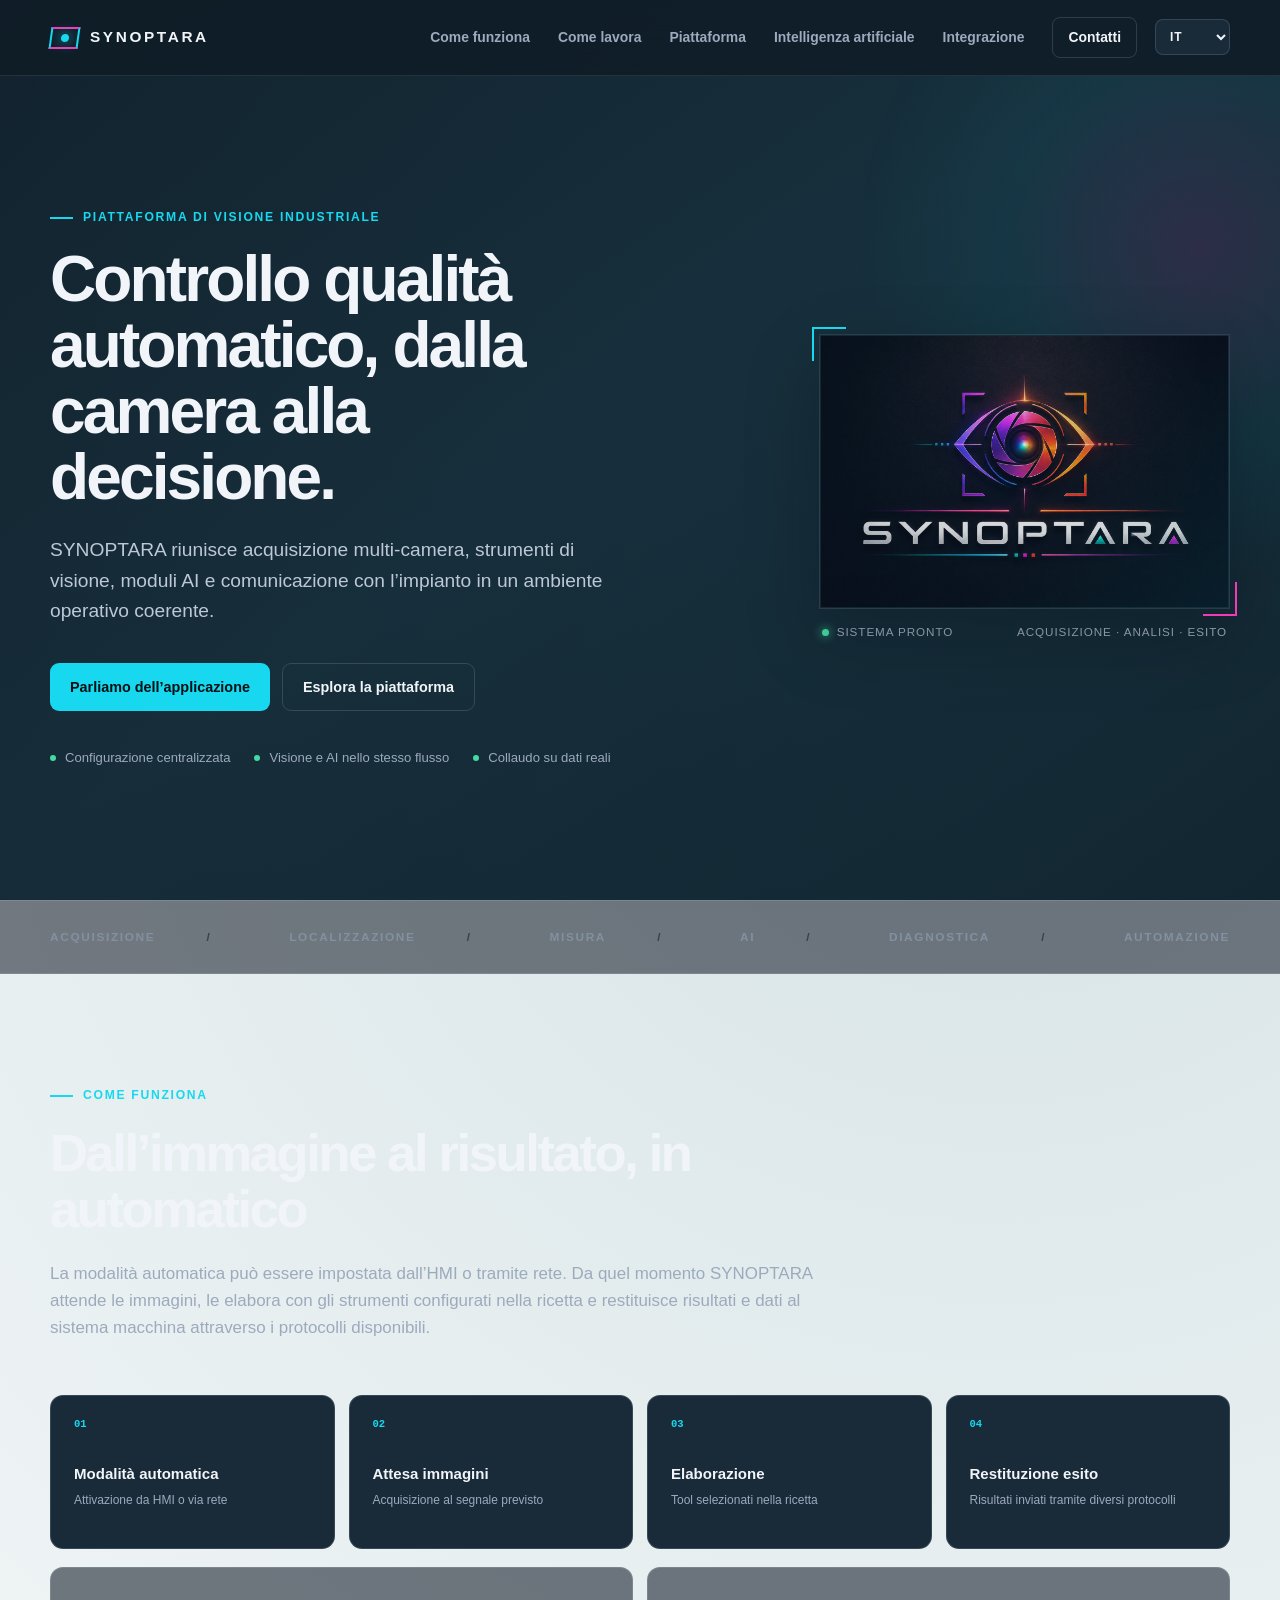
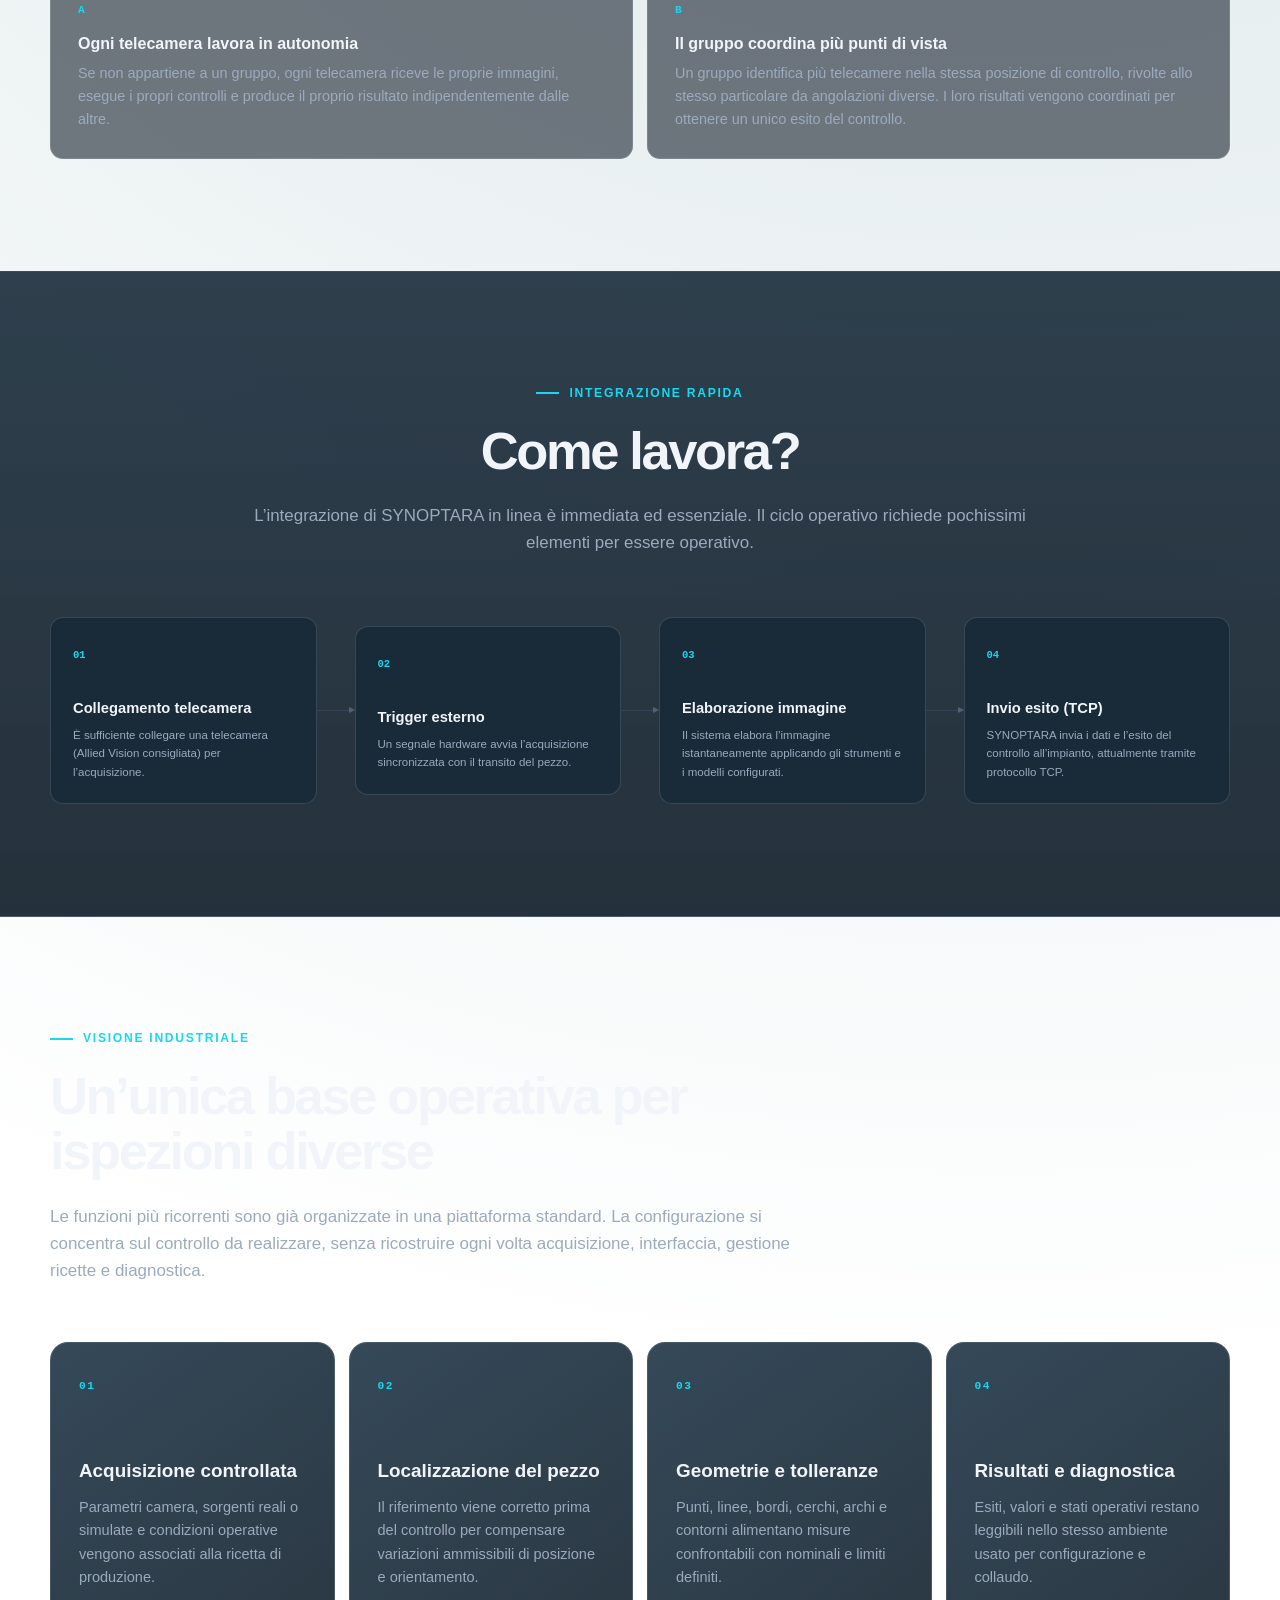
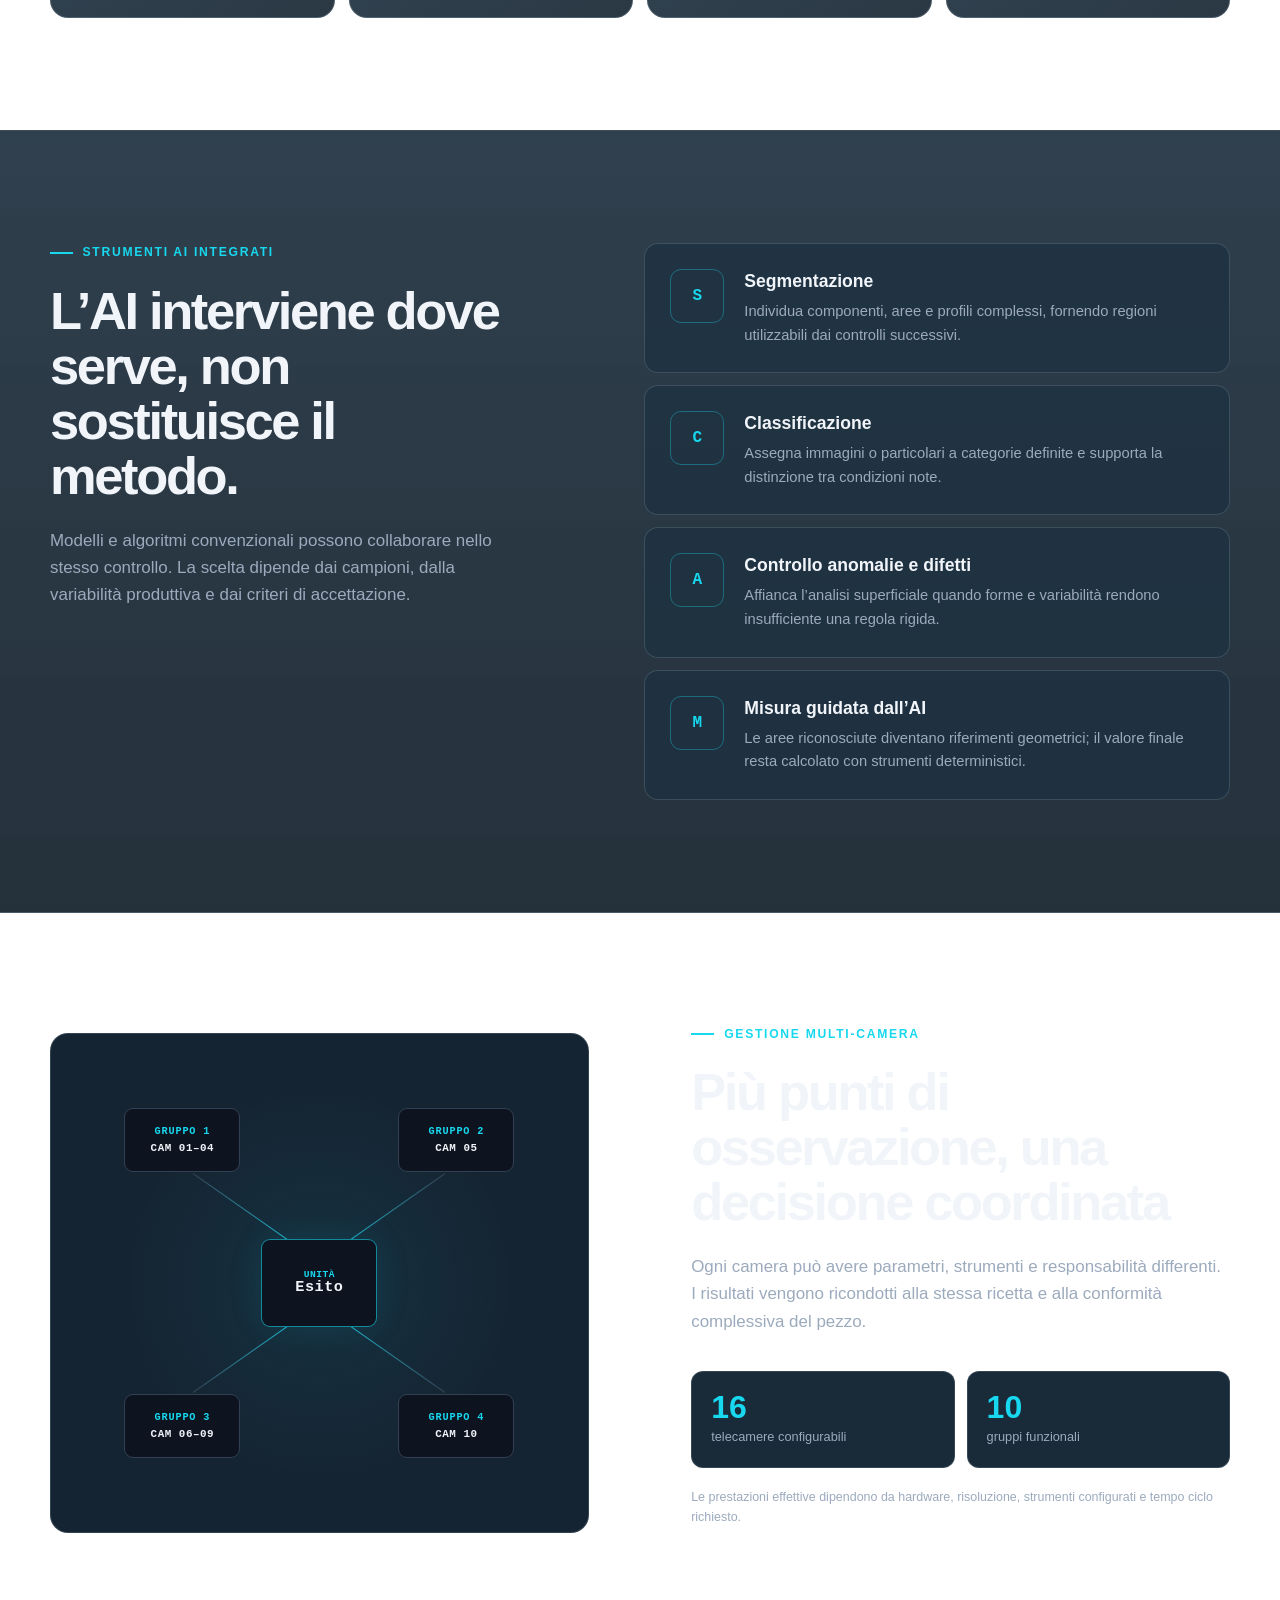
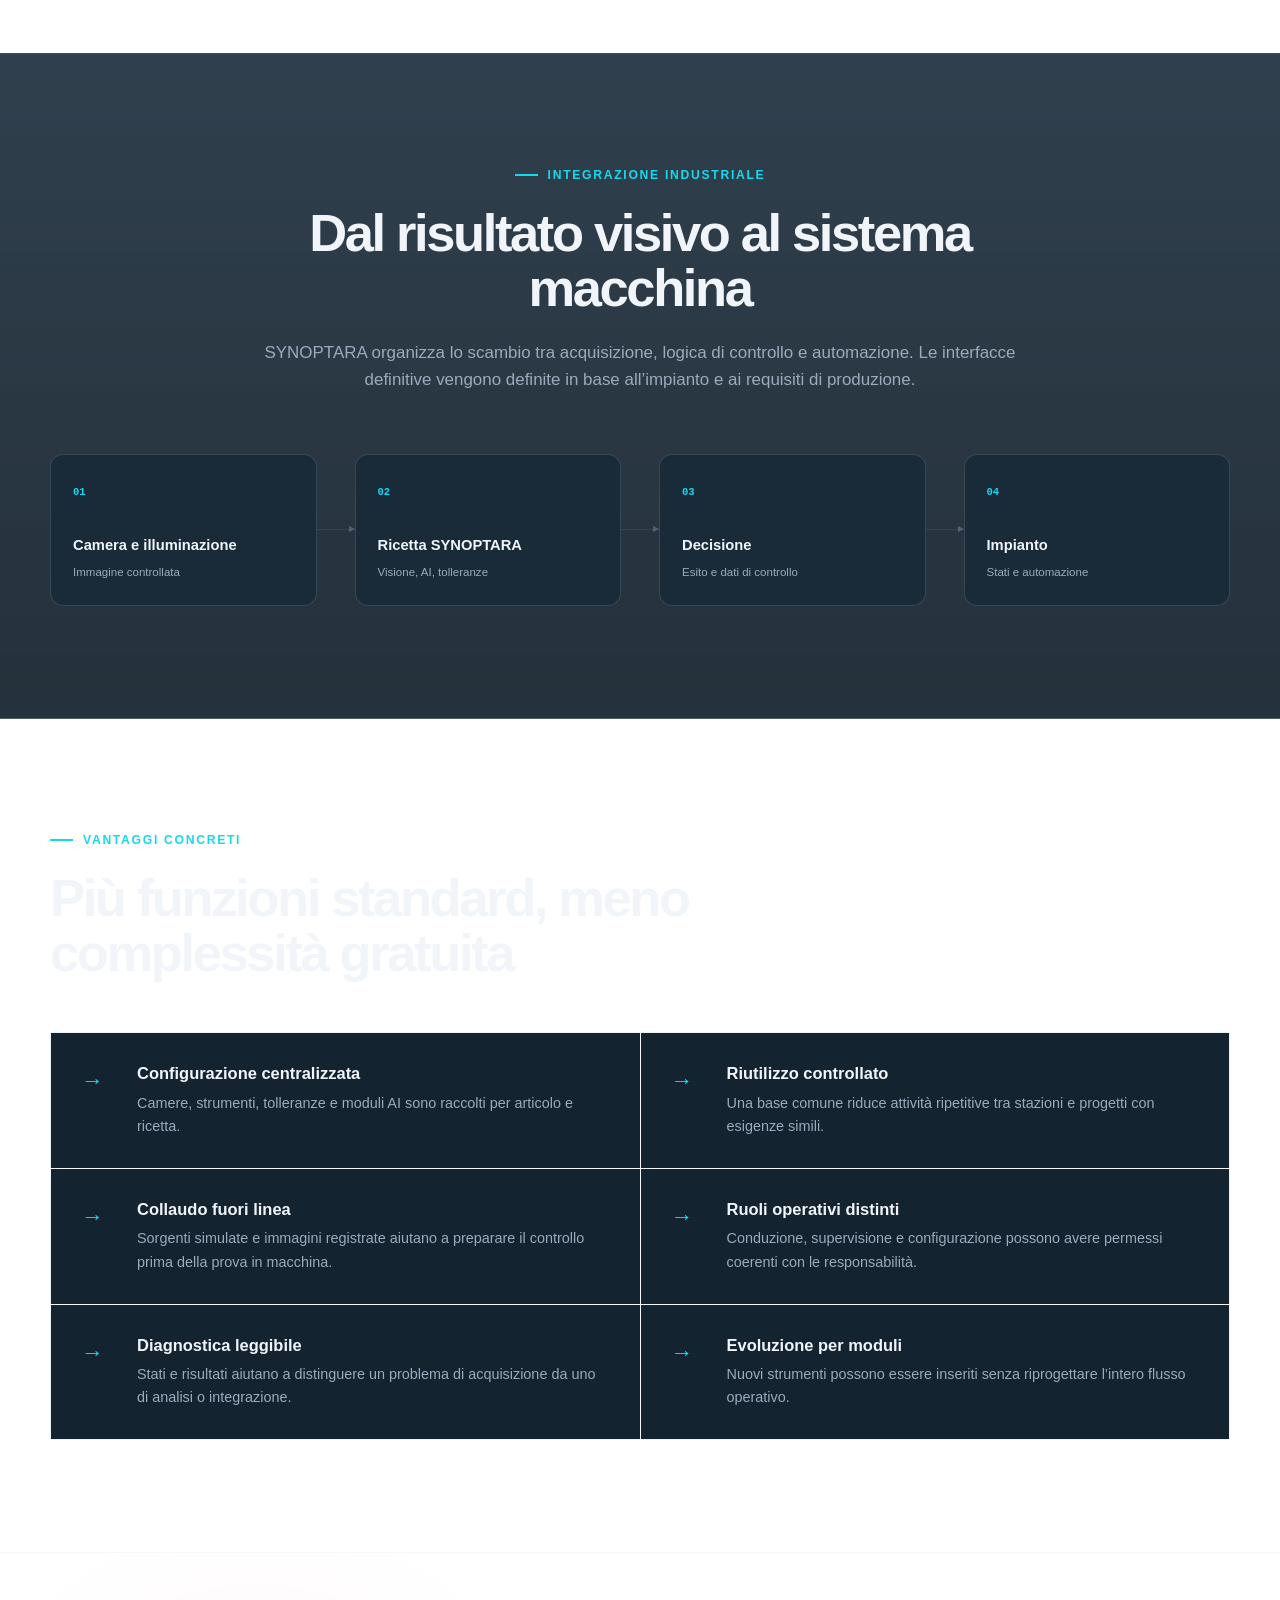
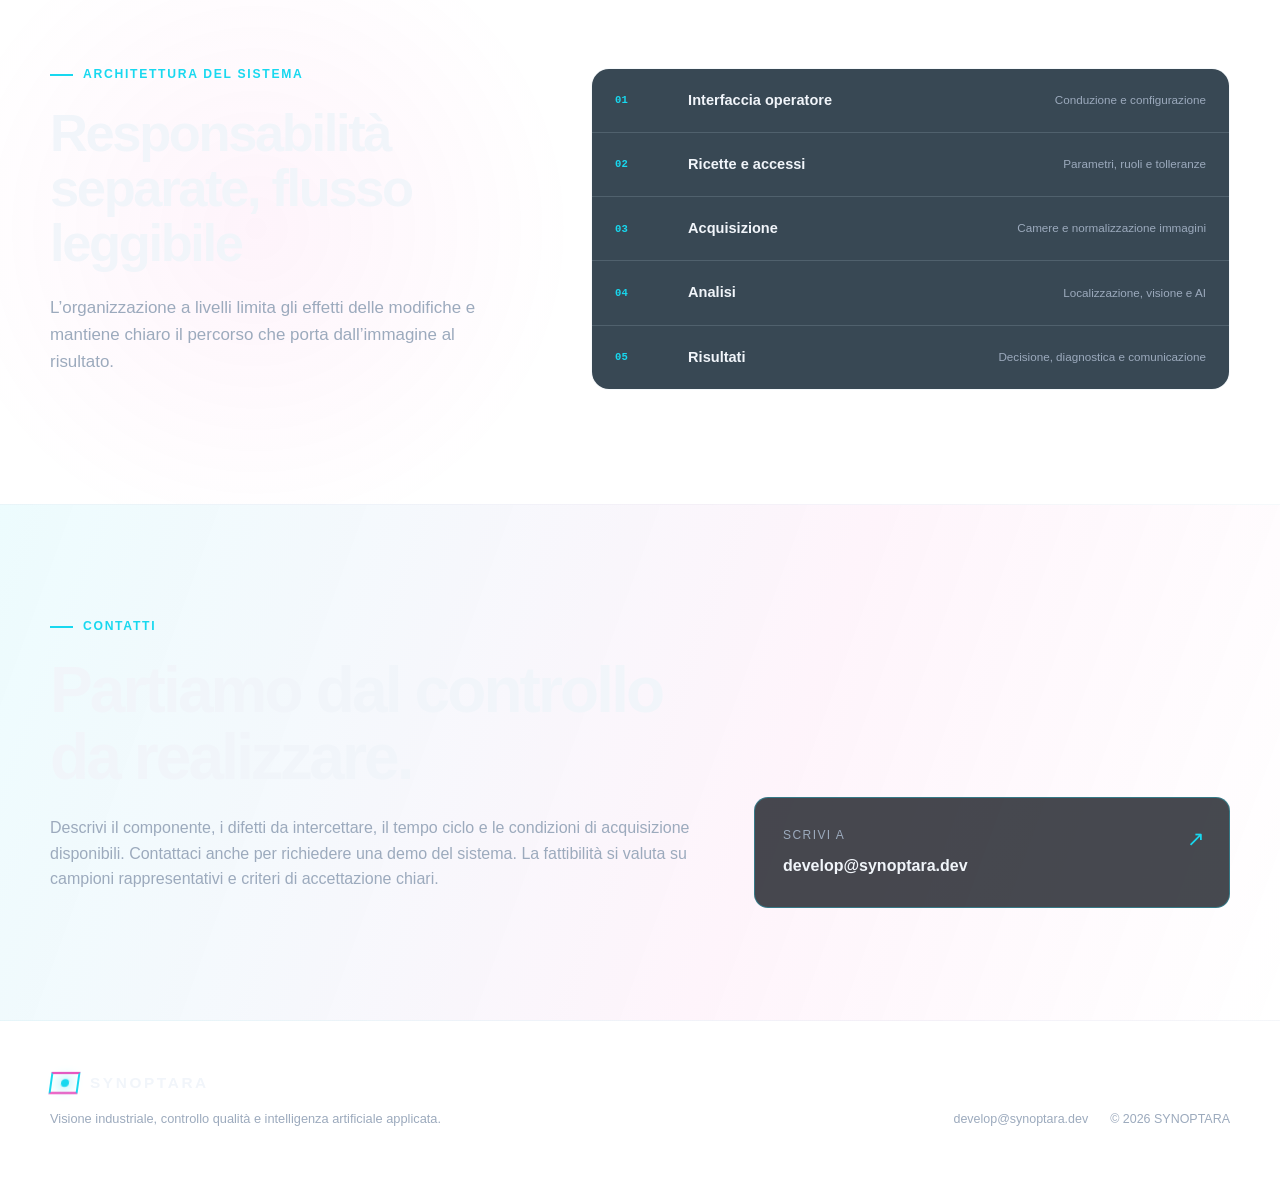
==== index.html @ b63766ad "Aggiunta opzione di richiesta demo del sistema nella sezione contatti" ====
<!doctype html>
<html lang="it">
<head>
  <meta charset="utf-8">
  <meta name="viewport" content="width=device-width, initial-scale=1">
  <title>SYNOPTARA | Visione industriale e controllo qualità</title>
  <meta name="description" content="SYNOPTARA è una piattaforma di visione industriale per controllo qualità automatico, gestione multi-camera, strumenti AI e integrazione con gli impianti.">
  <link rel="canonical" href="https://synoptara.dev/">
  <link rel="alternate" hreflang="it" href="https://synoptara.dev/?lang=it">
  <link rel="alternate" hreflang="en" href="https://synoptara.dev/?lang=en">
  <link rel="alternate" hreflang="fr" href="https://synoptara.dev/?lang=fr">
  <link rel="alternate" hreflang="de" href="https://synoptara.dev/?lang=de">
  <link rel="alternate" hreflang="x-default" href="https://synoptara.dev/">
  <meta name="theme-color" content="#111c27">
  <meta property="og:type" content="website">
  <meta property="og:locale" content="it_IT">
  <meta property="og:site_name" content="SYNOPTARA">
  <meta property="og:title" content="SYNOPTARA | Visione industriale e controllo qualità">
  <meta property="og:description" content="Una piattaforma unificata per acquisizione, ispezione, AI e integrazione industriale.">
  <meta property="og:url" content="https://synoptara.dev/">
  <meta property="og:image" content="https://synoptara.dev/assets/synoptara-cover.png">
  <meta property="og:image:alt" content="Marchio SYNOPTARA, piattaforma di visione industriale">
  <link rel="icon" type="image/png" href="assets/synoptara-cover.png">
  <link rel="stylesheet" href="styles.css">
  <script src="i18n.js" defer></script>
  <script src="script.js" defer></script>
</head>
<body>
  <a class="skip-link" href="#contenuto">Vai al contenuto</a>

  <header class="site-header" id="inizio">
    <div class="container header-inner">
      <a class="brand" href="#inizio" aria-label="SYNOPTARA, torna all'inizio">
        <span class="brand-mark" aria-hidden="true"><span></span></span>
        <span>SYNOPTARA</span>
      </a>
      <div class="header-tools">
        <label class="language-picker">
          <span class="sr-only">Lingua</span>
          <select id="language-select" aria-label="Lingua">
            <option value="it">IT</option>
            <option value="en">EN</option>
            <option value="fr">FR</option>
            <option value="de">DE</option>
          </select>
        </label>
        <button class="nav-toggle" type="button" aria-expanded="false" aria-controls="site-nav">
          <span class="sr-only">Apri il menu</span>
          <span></span><span></span><span></span>
        </button>
        <nav class="site-nav" id="site-nav" aria-label="Navigazione principale">
          <a href="#come-funziona">Come funziona</a>
          <a href="#come-lavora">Come lavora</a>
          <a href="#piattaforma">Piattaforma</a>
          <a href="#ai">Intelligenza artificiale</a>
          <a href="#integrazione">Integrazione</a>
          <a class="nav-contact" href="#contatti">Contatti</a>
        </nav>
      </div>
    </div>
  </header>

  <main id="contenuto">
    <section class="hero section">
      <div class="hero-glow" aria-hidden="true"></div>
      <div class="container hero-grid">
        <div class="hero-copy reveal">
          <p class="eyebrow"><span></span> Piattaforma di visione industriale</p>
          <h1>Controllo qualità automatico, dalla camera alla decisione.</h1>
          <p class="hero-lead">SYNOPTARA riunisce acquisizione multi-camera, strumenti di visione, moduli AI e comunicazione con l’impianto in un ambiente operativo coerente.</p>
          <div class="hero-actions">
            <a class="button button-primary" href="mailto:develop@synoptara.dev?subject=Richiesta%20informazioni%20SYNOPTARA">Parliamo dell’applicazione</a>
            <a class="button button-secondary" href="#piattaforma">Esplora la piattaforma</a>
          </div>
          <ul class="hero-points" aria-label="Caratteristiche principali">
            <li>Configurazione centralizzata</li>
            <li>Visione e AI nello stesso flusso</li>
            <li>Collaudo su dati reali</li>
          </ul>
        </div>
        <div class="hero-visual reveal" aria-label="Identità visiva SYNOPTARA">
          <div class="visual-frame">
            <img src="assets/synoptara-cover.png" alt="Logo SYNOPTARA con simbolo ottico multicolore" width="1536" height="1024">
            <span class="frame-corner frame-corner-a"></span>
            <span class="frame-corner frame-corner-b"></span>
          </div>
          <div class="status-strip">
            <span><i></i>Sistema pronto</span>
            <span>Acquisizione · Analisi · Esito</span>
          </div>
        </div>
      </div>
    </section>

    <section class="trust-strip" aria-label="Ambiti della piattaforma">
      <div class="container trust-items">
        <span>Acquisizione</span><span>Localizzazione</span><span>Misura</span><span>AI</span><span>Diagnostica</span><span>Automazione</span>
      </div>
    </section>

    <section class="section how-it-works" id="come-funziona">
      <div class="container">
        <div class="section-heading reveal">
          <p class="eyebrow"><span></span> Come funziona</p>
          <h2>Dall’immagine al risultato, in automatico</h2>
          <p>La modalità automatica può essere impostata dall’HMI o tramite rete. Da quel momento SYNOPTARA attende le immagini, le elabora con gli strumenti configurati nella ricetta e restituisce risultati e dati al sistema macchina attraverso i protocolli disponibili.</p>
        </div>
        <ol class="operation-flow reveal" aria-label="Ciclo operativo automatico">
          <li><span>01</span><strong>Modalità automatica</strong><small>Attivazione da HMI o via rete</small></li>
          <li><span>02</span><strong>Attesa immagini</strong><small>Acquisizione al segnale previsto</small></li>
          <li><span>03</span><strong>Elaborazione</strong><small>Tool selezionati nella ricetta</small></li>
          <li><span>04</span><strong>Restituzione esito</strong><small>Risultati inviati tramite diversi protocolli</small></li>
        </ol>
        <div class="camera-independence reveal">
          <div><span class="card-index">A</span><h3>Ogni telecamera lavora in autonomia</h3><p>Se non appartiene a un gruppo, ogni telecamera riceve le proprie immagini, esegue i propri controlli e produce il proprio risultato indipendentemente dalle altre.</p></div>
          <div><span class="card-index">B</span><h3>Il gruppo coordina più punti di vista</h3><p>Un gruppo identifica più telecamere nella stessa posizione di controllo, rivolte allo stesso particolare da angolazioni diverse. I loro risultati vengono coordinati per ottenere un unico esito del controllo.</p></div>
        </div>
      </div>
    </section>

    <section class="section section-toned" id="come-lavora">
      <div class="container">
        <div class="section-heading centered reveal">
          <p class="eyebrow"><span></span> Integrazione rapida</p>
          <h2>Come lavora?</h2>
          <p>L’integrazione di SYNOPTARA in linea è immediata ed essenziale. Il ciclo operativo richiede pochissimi elementi per essere operativo.</p>
        </div>
        <div class="process-flow reveal" aria-label="Flusso di lavoro">
          <div>
            <span>01</span>
            <strong>Collegamento telecamera</strong>
            <small>È sufficiente collegare una telecamera (Allied Vision consigliata) per l’acquisizione.</small>
          </div>
          <i aria-hidden="true"></i>
          <div>
            <span>02</span>
            <strong>Trigger esterno</strong>
            <small>Un segnale hardware avvia l’acquisizione sincronizzata con il transito del pezzo.</small>
          </div>
          <i aria-hidden="true"></i>
          <div>
            <span>03</span>
            <strong>Elaborazione immagine</strong>
            <small>Il sistema elabora l’immagine istantaneamente applicando gli strumenti e i modelli configurati.</small>
          </div>
          <i aria-hidden="true"></i>
          <div>
            <span>04</span>
            <strong>Invio esito (TCP)</strong>
            <small>SYNOPTARA invia i dati e l’esito del controllo all’impianto, attualmente tramite protocollo TCP.</small>
          </div>
        </div>
      </div>
    </section>

    <section class="section" id="piattaforma">
      <div class="container">
        <div class="section-heading reveal">
          <p class="eyebrow"><span></span> Visione industriale</p>
          <h2>Un’unica base operativa per ispezioni diverse</h2>
          <p>Le funzioni più ricorrenti sono già organizzate in una piattaforma standard. La configurazione si concentra sul controllo da realizzare, senza ricostruire ogni volta acquisizione, interfaccia, gestione ricette e diagnostica.</p>
        </div>
        <div class="feature-grid">
          <article class="feature-card reveal">
            <span class="card-index">01</span>
            <h3>Acquisizione controllata</h3>
            <p>Parametri camera, sorgenti reali o simulate e condizioni operative vengono associati alla ricetta di produzione.</p>
          </article>
          <article class="feature-card reveal">
            <span class="card-index">02</span>
            <h3>Localizzazione del pezzo</h3>
            <p>Il riferimento viene corretto prima del controllo per compensare variazioni ammissibili di posizione e orientamento.</p>
          </article>
          <article class="feature-card reveal">
            <span class="card-index">03</span>
            <h3>Geometrie e tolleranze</h3>
            <p>Punti, linee, bordi, cerchi, archi e contorni alimentano misure confrontabili con nominali e limiti definiti.</p>
          </article>
          <article class="feature-card reveal">
            <span class="card-index">04</span>
            <h3>Risultati e diagnostica</h3>
            <p>Esiti, valori e stati operativi restano leggibili nello stesso ambiente usato per configurazione e collaudo.</p>
          </article>
        </div>
      </div>
    </section>

    <section class="section section-toned" id="ai">
      <div class="container split-layout">
        <div class="section-heading sticky-heading reveal">
          <p class="eyebrow"><span></span> Strumenti AI integrati</p>
          <h2>L’AI interviene dove serve, non sostituisce il metodo.</h2>
          <p>Modelli e algoritmi convenzionali possono collaborare nello stesso controllo. La scelta dipende dai campioni, dalla variabilità produttiva e dai criteri di accettazione.</p>
        </div>
        <div class="stack-list">
          <article class="stack-item reveal">
            <div class="stack-icon" aria-hidden="true">S</div>
            <div><h3>Segmentazione</h3><p>Individua componenti, aree e profili complessi, fornendo regioni utilizzabili dai controlli successivi.</p></div>
          </article>
          <article class="stack-item reveal">
            <div class="stack-icon" aria-hidden="true">C</div>
            <div><h3>Classificazione</h3><p>Assegna immagini o particolari a categorie definite e supporta la distinzione tra condizioni note.</p></div>
          </article>
          <article class="stack-item reveal">
            <div class="stack-icon" aria-hidden="true">A</div>
            <div><h3>Controllo anomalie e difetti</h3><p>Affianca l’analisi superficiale quando forme e variabilità rendono insufficiente una regola rigida.</p></div>
          </article>
          <article class="stack-item reveal">
            <div class="stack-icon" aria-hidden="true">M</div>
            <div><h3>Misura guidata dall’AI</h3><p>Le aree riconosciute diventano riferimenti geometrici; il valore finale resta calcolato con strumenti deterministici.</p></div>
          </article>
        </div>
      </div>
    </section>

    <section class="section" id="multicamera">
      <div class="container multi-grid">
        <div class="multi-panel reveal" aria-hidden="true">
          <div class="camera-map">
            <div class="camera-node node-main"><span>UNITÀ</span><strong>Esito</strong></div>
            <div class="camera-node node-1"><strong>GRUPPO 1</strong><span>CAM 01–04</span></div>
            <div class="camera-node node-2"><strong>GRUPPO 2</strong><span>CAM 05</span></div>
            <div class="camera-node node-3"><strong>GRUPPO 3</strong><span>CAM 06–09</span></div>
            <div class="camera-node node-4"><strong>GRUPPO 4</strong><span>CAM 10</span></div>
            <i class="line line-1"></i><i class="line line-2"></i><i class="line line-3"></i><i class="line line-4"></i>
          </div>
        </div>
        <div class="section-heading reveal">
          <p class="eyebrow"><span></span> Gestione multi-camera</p>
          <h2>Più punti di osservazione, una decisione coordinata</h2>
          <p>Ogni camera può avere parametri, strumenti e responsabilità differenti. I risultati vengono ricondotti alla stessa ricetta e alla conformità complessiva del pezzo.</p>
          <div class="number-grid">
            <div><strong>16</strong><span>telecamere configurabili</span></div>
            <div><strong>10</strong><span>gruppi funzionali</span></div>
          </div>
          <p class="fine-print">Le prestazioni effettive dipendono da hardware, risoluzione, strumenti configurati e tempo ciclo richiesto.</p>
        </div>
      </div>
    </section>

    <section class="section section-toned" id="integrazione">
      <div class="container">
        <div class="section-heading centered reveal">
          <p class="eyebrow"><span></span> Integrazione industriale</p>
          <h2>Dal risultato visivo al sistema macchina</h2>
          <p>SYNOPTARA organizza lo scambio tra acquisizione, logica di controllo e automazione. Le interfacce definitive vengono definite in base all’impianto e ai requisiti di produzione.</p>
        </div>
        <div class="process-flow reveal" aria-label="Flusso di integrazione">
          <div><span>01</span><strong>Camera e illuminazione</strong><small>Immagine controllata</small></div>
          <i aria-hidden="true"></i>
          <div><span>02</span><strong>Ricetta SYNOPTARA</strong><small>Visione, AI, tolleranze</small></div>
          <i aria-hidden="true"></i>
          <div><span>03</span><strong>Decisione</strong><small>Esito e dati di controllo</small></div>
          <i aria-hidden="true"></i>
          <div><span>04</span><strong>Impianto</strong><small>Stati e automazione</small></div>
        </div>
      </div>
    </section>

    <section class="section" id="vantaggi">
      <div class="container">
        <div class="section-heading reveal">
          <p class="eyebrow"><span></span> Vantaggi concreti</p>
          <h2>Più funzioni standard, meno complessità gratuita</h2>
        </div>
        <div class="benefit-grid">
          <article class="benefit reveal"><span>→</span><div><h3>Configurazione centralizzata</h3><p>Camere, strumenti, tolleranze e moduli AI sono raccolti per articolo e ricetta.</p></div></article>
          <article class="benefit reveal"><span>→</span><div><h3>Riutilizzo controllato</h3><p>Una base comune riduce attività ripetitive tra stazioni e progetti con esigenze simili.</p></div></article>
          <article class="benefit reveal"><span>→</span><div><h3>Collaudo fuori linea</h3><p>Sorgenti simulate e immagini registrate aiutano a preparare il controllo prima della prova in macchina.</p></div></article>
          <article class="benefit reveal"><span>→</span><div><h3>Ruoli operativi distinti</h3><p>Conduzione, supervisione e configurazione possono avere permessi coerenti con le responsabilità.</p></div></article>
          <article class="benefit reveal"><span>→</span><div><h3>Diagnostica leggibile</h3><p>Stati e risultati aiutano a distinguere un problema di acquisizione da uno di analisi o integrazione.</p></div></article>
          <article class="benefit reveal"><span>→</span><div><h3>Evoluzione per moduli</h3><p>Nuovi strumenti possono essere inseriti senza riprogettare l’intero flusso operativo.</p></div></article>
        </div>
      </div>
    </section>

    <section class="section architecture" id="architettura">
      <div class="container architecture-grid">
        <div class="section-heading reveal">
          <p class="eyebrow"><span></span> Architettura del sistema</p>
          <h2>Responsabilità separate, flusso leggibile</h2>
          <p>L’organizzazione a livelli limita gli effetti delle modifiche e mantiene chiaro il percorso che porta dall’immagine al risultato.</p>
        </div>
        <ol class="layers reveal">
          <li><span>01</span><strong>Interfaccia operatore</strong><small>Conduzione e configurazione</small></li>
          <li><span>02</span><strong>Ricette e accessi</strong><small>Parametri, ruoli e tolleranze</small></li>
          <li><span>03</span><strong>Acquisizione</strong><small>Camere e normalizzazione immagini</small></li>
          <li><span>04</span><strong>Analisi</strong><small>Localizzazione, visione e AI</small></li>
          <li><span>05</span><strong>Risultati</strong><small>Decisione, diagnostica e comunicazione</small></li>
        </ol>
      </div>
    </section>

    <section class="section contact" id="contatti">
      <div class="container contact-inner reveal">
        <div>
          <p class="eyebrow"><span></span> Contatti</p>
          <h2>Partiamo dal controllo da realizzare.</h2>
          <p>Descrivi il componente, i difetti da intercettare, il tempo ciclo e le condizioni di acquisizione disponibili. Contattaci anche per richiedere una demo del sistema. La fattibilità si valuta su campioni rappresentativi e criteri di accettazione chiari.</p>
        </div>
        <a class="contact-link" href="mailto:develop@synoptara.dev">
          <span>Scrivi a</span>
          <strong>develop@synoptara.dev</strong>
          <i aria-hidden="true">↗</i>
        </a>
      </div>
    </section>
  </main>

  <footer class="site-footer">
    <div class="container footer-inner">
      <div><a class="brand" href="#inizio"><span class="brand-mark" aria-hidden="true"><span></span></span><span>SYNOPTARA</span></a><p>Visione industriale, controllo qualità e intelligenza artificiale applicata.</p></div>
      <div class="footer-meta"><a href="mailto:develop@synoptara.dev">develop@synoptara.dev</a><span>© <span id="year">2026</span> SYNOPTARA</span></div>
    </div>
  </footer>
</body>
</html>
---- styles.css ----
:root {
  --bg: #111c27;
  --bg-soft: #152432;
  --panel: #192a39;
  --panel-light: #203547;
  --text: #f1f5fa;
  --muted: #9caabd;
  --line: rgba(197, 220, 232, .17);
  --cyan: #18d8ef;
  --magenta: #ee3cb6;
  --orange: #ff8a24;
  --green: #42dca3;
  --max: 1180px;
  --radius: 18px;
}

* { box-sizing: border-box; }
html { scroll-behavior: smooth; }
body { margin: 0; color: var(--text); background: radial-gradient(circle at 78% 8%, rgba(27, 98, 112, .18), transparent 34%), linear-gradient(145deg, #111c27, #162633 48%, #101b25) fixed; font-family: Inter, "Segoe UI", Arial, sans-serif; line-height: 1.6; -webkit-font-smoothing: antialiased; }
body::before { content: ""; position: fixed; inset: 0; z-index: -2; opacity: .16; background-image: linear-gradient(rgba(255,255,255,.025) 1px, transparent 1px), linear-gradient(90deg, rgba(255,255,255,.025) 1px, transparent 1px); background-size: 48px 48px; mask-image: linear-gradient(to bottom, #000, transparent 75%); }
a { color: inherit; }
img { display: block; max-width: 100%; }
button { font: inherit; }
.container { width: min(calc(100% - 40px), var(--max)); margin-inline: auto; }
.section { padding: 112px 0; scroll-margin-top: 76px; }
.section-toned { background: linear-gradient(180deg, rgba(25,43,58,.9), rgba(18,31,42,.92)); border-block: 1px solid var(--line); }
.skip-link { position: fixed; left: 16px; top: -80px; z-index: 100; padding: 10px 16px; background: var(--cyan); color: #041015; font-weight: 800; border-radius: 8px; }
.skip-link:focus { top: 16px; }
.sr-only { position: absolute; width: 1px; height: 1px; padding: 0; margin: -1px; overflow: hidden; clip: rect(0,0,0,0); white-space: nowrap; border: 0; }

.site-header { position: sticky; top: 0; z-index: 50; height: 76px; border-bottom: 1px solid rgba(255,255,255,.09); background: rgba(16,28,39,.86); backdrop-filter: blur(18px); }
.header-inner { height: 100%; display: flex; align-items: center; justify-content: space-between; }
.header-tools { display: flex; align-items: center; gap: 18px; }
.brand { display: inline-flex; align-items: center; gap: 11px; text-decoration: none; font-size: .96rem; font-weight: 800; letter-spacing: .17em; }
.brand-mark { width: 29px; height: 22px; display: grid; place-items: center; border: 2px solid var(--cyan); border-block-color: var(--magenta); transform: skew(-8deg); }
.brand-mark span { width: 8px; height: 8px; border-radius: 50%; background: var(--cyan); box-shadow: 0 0 13px var(--cyan); }
.site-nav { display: flex; align-items: center; gap: 28px; }
.site-nav a { color: var(--muted); text-decoration: none; font-size: .87rem; font-weight: 650; transition: color .2s ease; }
.site-nav a:hover, .site-nav a:focus-visible { color: var(--text); }
.site-nav .nav-contact { padding: 8px 15px; color: var(--text); border: 1px solid var(--line); border-radius: 8px; }
.language-picker { order: 2; position: relative; }
.language-picker select { min-width: 58px; height: 36px; padding: 0 24px 0 10px; color: var(--text); border: 1px solid var(--line); border-radius: 8px; background: var(--panel); font: 750 .75rem/1 Inter, "Segoe UI", Arial, sans-serif; letter-spacing: .08em; cursor: pointer; }
.language-picker select:focus-visible { outline: 2px solid var(--cyan); outline-offset: 2px; }
.nav-toggle { display: none; width: 44px; height: 44px; border: 1px solid var(--line); border-radius: 8px; background: transparent; }
.nav-toggle > span:not(.sr-only) { display: block; width: 19px; height: 1px; margin: 5px auto; background: var(--text); transition: .2s ease; }

.hero { position: relative; min-height: calc(100vh - 76px); display: grid; align-items: center; overflow: hidden; padding-block: 76px; }
.hero-glow { position: absolute; width: 720px; height: 720px; right: -280px; top: -190px; z-index: -1; background: radial-gradient(circle, rgba(238,60,182,.11), rgba(24,216,239,.05) 38%, transparent 68%); }
.hero-grid { display: grid; grid-template-columns: 1.08fr .92fr; gap: clamp(50px, 7vw, 100px); align-items: center; }
.eyebrow { display: flex; align-items: center; gap: 10px; margin: 0 0 20px; color: var(--cyan); font-size: .76rem; font-weight: 800; letter-spacing: .14em; text-transform: uppercase; }
.eyebrow span { display: inline-block; width: 23px; height: 2px; background: currentColor; }
h1, h2, h3, p { margin-top: 0; }
h1 { max-width: 760px; margin-bottom: 24px; font-size: clamp(2.6rem, 5vw, 4.65rem); line-height: 1.03; letter-spacing: -.045em; }
html[lang="de"] h1 { max-width: 720px; font-size: clamp(2.3rem, 4.15vw, 3.75rem); line-height: 1.08; letter-spacing: -.035em; }
h2 { margin-bottom: 24px; font-size: clamp(2.2rem, 4.1vw, 4rem); line-height: 1.05; letter-spacing: -.045em; }
h3 { line-height: 1.25; }
.hero-lead { max-width: 670px; color: #bdc8d6; font-size: clamp(1.05rem, 1.5vw, 1.23rem); }
.hero-actions { display: flex; gap: 12px; margin: 36px 0; flex-wrap: wrap; }
.button { display: inline-flex; min-height: 48px; padding: 0 20px; align-items: center; justify-content: center; border-radius: 9px; text-decoration: none; font-size: .9rem; font-weight: 750; transition: transform .2s ease, border-color .2s ease, background .2s ease; }
.button:hover { transform: translateY(-2px); }
.button-primary { background: var(--cyan); color: #031014; }
.button-primary:hover { background: #55e5f5; }
.button-secondary { border: 1px solid var(--line); color: var(--text); }
.button-secondary:hover { border-color: rgba(255,255,255,.35); }
.hero-points { display: flex; flex-wrap: wrap; gap: 10px 24px; padding: 0; margin: 0; list-style: none; color: var(--muted); font-size: .82rem; }
.hero-points li::before { content: ""; display: inline-block; width: 6px; height: 6px; margin: 0 9px 1px 0; border-radius: 50%; background: var(--green); }
.hero-visual { width: min(82%, 455px); justify-self: end; }
.visual-frame { position: relative; padding: 1px; border: 1px solid rgba(196,221,232,.12); background: rgba(18,31,42,.34); box-shadow: 0 28px 70px rgba(3,10,15,.24); }
.visual-frame::after { content: ""; position: absolute; inset: 0; background: linear-gradient(135deg, transparent 60%, rgba(24,216,239,.07)); pointer-events: none; }
.visual-frame img { width: 100%; height: auto; object-fit: contain; opacity: .84; mix-blend-mode: screen; }
.frame-corner { position: absolute; z-index: 2; width: 34px; height: 34px; border-color: var(--cyan); }
.frame-corner-a { left: -8px; top: -8px; border-left: 2px solid var(--cyan); border-top: 2px solid var(--cyan); }
.frame-corner-b { right: -8px; bottom: -8px; border-right: 2px solid var(--magenta); border-bottom: 2px solid var(--magenta); }
.status-strip { display: flex; justify-content: space-between; gap: 20px; padding: 14px 3px 0; color: var(--muted); font-size: .73rem; text-transform: uppercase; letter-spacing: .08em; }
.status-strip i { display: inline-block; width: 7px; height: 7px; margin-right: 8px; border-radius: 50%; background: var(--green); box-shadow: 0 0 10px var(--green); }
.trust-strip { border-block: 1px solid var(--line); background: rgba(16,23,35,.55); }
.trust-items { min-height: 72px; display: flex; align-items: center; justify-content: space-between; gap: 24px; overflow-x: auto; color: #8390a1; font-size: .74rem; font-weight: 700; letter-spacing: .14em; text-transform: uppercase; }
.trust-items span { white-space: nowrap; }
.trust-items span:not(:last-child)::after { content: "/"; margin-left: clamp(20px, 4vw, 60px); color: #364151; }

.section-heading { max-width: 780px; }
.section-heading > p:not(.eyebrow) { color: var(--muted); font-size: 1.06rem; }
.operation-flow { display: grid; grid-template-columns: repeat(4, 1fr); gap: 14px; margin: 54px 0 18px; padding: 0; list-style: none; }
.operation-flow li { min-height: 154px; padding: 23px; border: 1px solid var(--line); border-radius: 13px; background: var(--panel); }
.operation-flow span, .operation-flow strong, .operation-flow small { display: block; }
.operation-flow span { color: var(--cyan); font: 700 .66rem/1 monospace; }
.operation-flow strong { margin: 32px 0 6px; font-size: .94rem; }
.operation-flow small { color: var(--muted); font-size: .75rem; line-height: 1.45; }
.camera-independence { display: grid; grid-template-columns: 1fr 1fr; gap: 14px; }
.camera-independence > div { padding: 27px; border: 1px solid var(--line); border-radius: 13px; background: rgba(18,28,41,.58); }
.camera-independence h3 { margin: 13px 0 8px; font-size: 1rem; }
.camera-independence p { margin: 0; color: var(--muted); font-size: .9rem; }
.feature-grid { display: grid; grid-template-columns: repeat(4, 1fr); gap: 14px; margin-top: 58px; }
.feature-card { min-height: 270px; padding: 28px; border: 1px solid var(--line); border-radius: var(--radius); background: linear-gradient(145deg, rgba(31,53,70,.9), rgba(20,35,48,.9)); }
.feature-card:nth-child(2) { transform: translateY(20px); }
.feature-card:nth-child(3) { transform: translateY(40px); }
.feature-card:nth-child(4) { transform: translateY(60px); }
.card-index { color: var(--cyan); font: 700 .7rem/1 monospace; letter-spacing: .14em; }
.feature-card h3 { margin: 62px 0 14px; font-size: 1.18rem; }
.feature-card p { margin: 0; color: var(--muted); font-size: .91rem; }
.split-layout { display: grid; grid-template-columns: .9fr 1.1fr; gap: clamp(50px, 9vw, 120px); align-items: start; }
.sticky-heading { position: sticky; top: 120px; }
.stack-list { display: grid; gap: 12px; }
.stack-item { display: grid; grid-template-columns: 54px 1fr; gap: 20px; padding: 25px; border: 1px solid var(--line); border-radius: 14px; background: rgba(29,49,65,.76); }
.stack-icon { width: 54px; height: 54px; display: grid; place-items: center; border: 1px solid rgba(24,216,239,.35); border-radius: 11px; color: var(--cyan); font: 700 1rem/1 monospace; }
.stack-item h3 { margin: 2px 0 7px; font-size: 1.1rem; }
.stack-item p { margin: 0; color: var(--muted); font-size: .92rem; }

.multi-grid { display: grid; grid-template-columns: 1fr 1fr; gap: clamp(50px, 8vw, 110px); align-items: center; }
.multi-panel { min-height: 500px; display: grid; place-items: center; border: 1px solid var(--line); border-radius: var(--radius); background: radial-gradient(circle, rgba(24,216,239,.08), transparent 53%), var(--bg-soft); overflow: hidden; }
.camera-map { position: relative; width: 390px; height: 390px; }
.camera-node { position: absolute; z-index: 2; width: 88px; height: 48px; display: grid; place-items: center; border: 1px solid #334052; border-radius: 9px; background: #0d1420; color: var(--muted); font: 700 .67rem/1 monospace; letter-spacing: .05em; }
.camera-node:not(.node-main) { width: 116px; height: 64px; padding: 11px 8px; align-content: center; gap: 7px; }
.camera-node:not(.node-main) strong { color: var(--cyan); font-size: .64rem; letter-spacing: .08em; }
.camera-node:not(.node-main) span { color: var(--text); font-size: .68rem; }
.node-main { left: 137px; top: 151px; width: 116px; height: 88px; border-color: rgba(24,216,239,.6); color: var(--text); box-shadow: 0 0 35px rgba(24,216,239,.09); }
.node-main span { color: var(--cyan); font-size: .6rem; align-self: end; }.node-main strong { align-self: start; font-size: .95rem; }
.node-1 { left: 0; top: 20px; }.node-2 { right: 0; top: 20px; }.node-3 { left: 0; bottom: 20px; }.node-4 { right: 0; bottom: 20px; }
.line { position: absolute; z-index: 1; width: 157px; height: 1px; background: linear-gradient(90deg, #334052, var(--cyan)); transform-origin: left; }
.line-1 { left: 69px; top: 85px; transform: rotate(35deg); }.line-2 { left: 321px; top: 85px; transform: rotate(145deg); }.line-3 { left: 69px; bottom: 85px; transform: rotate(-35deg); }.line-4 { left: 321px; bottom: 85px; transform: rotate(-145deg); }
.number-grid { display: grid; grid-template-columns: 1fr 1fr; gap: 12px; margin: 36px 0 20px; }
.number-grid div { padding: 19px; border: 1px solid var(--line); border-radius: 12px; background: var(--panel); }
.number-grid strong { display: block; color: var(--cyan); font-size: 2rem; line-height: 1; }.number-grid span { color: var(--muted); font-size: .8rem; }
.fine-print { font-size: .78rem !important; }
.centered { margin-inline: auto; text-align: center; }.centered .eyebrow { justify-content: center; }
.process-flow { display: grid; grid-template-columns: 1fr 38px 1fr 38px 1fr 38px 1fr; align-items: center; margin-top: 60px; }
.process-flow div { min-height: 152px; padding: 22px; border: 1px solid var(--line); border-radius: 13px; background: var(--panel); }
.process-flow span { color: var(--cyan); font: 700 .66rem/1 monospace; }.process-flow strong, .process-flow small { display: block; }.process-flow strong { margin: 32px 0 5px; font-size: .92rem; }.process-flow small { color: var(--muted); font-size: .72rem; }
.process-flow > i { position: relative; height: 1px; background: #354254; }.process-flow > i::after { content: ""; position: absolute; right: 0; top: -3px; border-left: 6px solid #526177; border-block: 3px solid transparent; }

.benefit-grid { display: grid; grid-template-columns: repeat(2, 1fr); gap: 1px; margin-top: 52px; background: var(--line); border: 1px solid var(--line); }
.benefit { display: grid; grid-template-columns: 38px 1fr; gap: 18px; padding: 30px; background: #142330; }
.benefit > span { color: var(--cyan); font-size: 1.4rem; }.benefit h3 { margin-bottom: 8px; font-size: 1.03rem; }.benefit p { margin: 0; color: var(--muted); font-size: .9rem; }
.architecture { border-top: 1px solid var(--line); background: radial-gradient(circle at 20% 50%, rgba(238,60,182,.06), transparent 30%); }
.architecture-grid { display: grid; grid-template-columns: .8fr 1.2fr; gap: clamp(50px, 9vw, 120px); align-items: center; }
.layers { padding: 0; margin: 0; list-style: none; border: 1px solid var(--line); border-radius: var(--radius); overflow: hidden; }
.layers li { display: grid; grid-template-columns: 55px 1fr auto; gap: 18px; align-items: center; padding: 20px 23px; background: rgba(24,42,56,.86); border-bottom: 1px solid var(--line); }.layers li:last-child { border: 0; }.layers span { color: var(--cyan); font: 700 .66rem/1 monospace; }.layers strong { font-size: .91rem; }.layers small { color: var(--muted); font-size: .73rem; }
.contact { background: linear-gradient(110deg, rgba(24,216,239,.08), rgba(238,60,182,.055) 60%, transparent); border-block: 1px solid var(--line); }
.contact-inner { display: grid; grid-template-columns: 1.15fr .85fr; gap: 60px; align-items: end; }.contact-inner h2 { font-size: clamp(2.5rem, 5vw, 4.8rem); }.contact-inner p:not(.eyebrow) { max-width: 690px; color: var(--muted); }
.contact-link { position: relative; display: block; padding: 28px; border: 1px solid rgba(24,216,239,.35); border-radius: 14px; background: rgba(8,13,20,.75); text-decoration: none; transition: border-color .2s, transform .2s; }.contact-link:hover { border-color: var(--cyan); transform: translateY(-3px); }.contact-link span, .contact-link strong { display: block; }.contact-link span { margin-bottom: 8px; color: var(--muted); font-size: .75rem; text-transform: uppercase; letter-spacing: .12em; }.contact-link strong { overflow-wrap: anywhere; }.contact-link i { position: absolute; right: 24px; top: 24px; color: var(--cyan); font-style: normal; font-size: 1.3rem; }
.site-footer { padding: 48px 0; }.footer-inner { display: flex; justify-content: space-between; gap: 40px; align-items: end; }.footer-inner p { max-width: 480px; margin: 14px 0 0; color: var(--muted); font-size: .8rem; }.footer-meta { display: flex; gap: 22px; color: var(--muted); font-size: .78rem; }.footer-meta a { text-decoration: none; }
.reveal { opacity: 0; transform: translateY(18px); transition: opacity .65s ease, transform .65s ease; }.reveal.is-visible { opacity: 1; transform: translateY(0); }

@media (max-width: 980px) {
  .section { padding: 88px 0; }
  .hero { min-height: auto; }
  .hero-grid, .split-layout, .multi-grid, .architecture-grid, .contact-inner { grid-template-columns: 1fr; }
  .hero-copy { max-width: 760px; }.hero-visual { width: min(70%, 430px); max-width: 430px; justify-self: start; }
  .feature-grid, .operation-flow { grid-template-columns: repeat(2, 1fr); }.feature-card:nth-child(n) { transform: none; }
  .sticky-heading { position: static; }.multi-panel { order: 2; }.process-flow { grid-template-columns: 1fr; gap: 0; }.process-flow > i { width: 1px; height: 26px; margin-left: 34px; }.process-flow > i::after { right: -3px; top: auto; bottom: 0; border-top: 6px solid #526177; border-inline: 3px solid transparent; border-left-color: transparent; }
}

@media (max-width: 760px) {
  .container { width: min(calc(100% - 30px), var(--max)); }
  .section { padding: 72px 0; }
  .nav-toggle { display: block; }
  .header-tools { gap: 9px; }
  .language-picker { order: 0; }
  .site-nav { position: absolute; left: 15px; right: 15px; top: 66px; display: grid; gap: 0; padding: 10px; border: 1px solid var(--line); border-radius: 12px; background: #0d131d; box-shadow: 0 24px 60px rgba(0,0,0,.48); opacity: 0; visibility: hidden; transform: translateY(-8px); transition: .2s ease; }
  .site-nav.is-open { opacity: 1; visibility: visible; transform: none; }
  .site-nav a, .site-nav .nav-contact { padding: 13px; border: 0; }
  .language-picker select { min-width: 52px; height: 40px; padding-left: 8px; }
  .nav-toggle[aria-expanded="true"] > span:nth-child(2) { transform: translateY(6px) rotate(45deg); }.nav-toggle[aria-expanded="true"] > span:nth-child(3) { opacity: 0; }.nav-toggle[aria-expanded="true"] > span:nth-child(4) { transform: translateY(-6px) rotate(-45deg); }
  h1 { font-size: clamp(2.15rem, 10.5vw, 3.2rem); line-height: 1.06; }.hero { padding-block: 58px 70px; }.hero-grid { gap: 48px; }.hero-actions { align-items: stretch; flex-direction: column; }.button { width: 100%; }
  html[lang="de"] h1 { font-size: clamp(1.9rem, 8.5vw, 2.65rem); line-height: 1.12; letter-spacing: -.025em; }
  .hero-points { display: grid; }.hero-visual { width: min(78%, 310px); }.status-strip { align-items: flex-start; flex-direction: column; gap: 5px; }
  .trust-items { justify-content: flex-start; }
  .feature-grid, .benefit-grid, .number-grid, .operation-flow, .camera-independence { grid-template-columns: 1fr; }
  .feature-card { min-height: 220px; }.feature-card h3 { margin-top: 44px; }
  .stack-item { grid-template-columns: 44px 1fr; padding: 20px; }.stack-icon { width: 44px; height: 44px; }
  .multi-panel { min-height: 360px; }.camera-map { transform: scale(.76); }
  .layers li { grid-template-columns: 38px 1fr; }.layers small { grid-column: 2; }
  .footer-inner, .footer-meta { align-items: flex-start; flex-direction: column; }.footer-meta { gap: 8px; }
}

@media (prefers-reduced-motion: reduce) {
  html { scroll-behavior: auto; }
  *, *::before, *::after { animation-duration: .01ms !important; transition-duration: .01ms !important; }
  .reveal { opacity: 1; transform: none; }
}
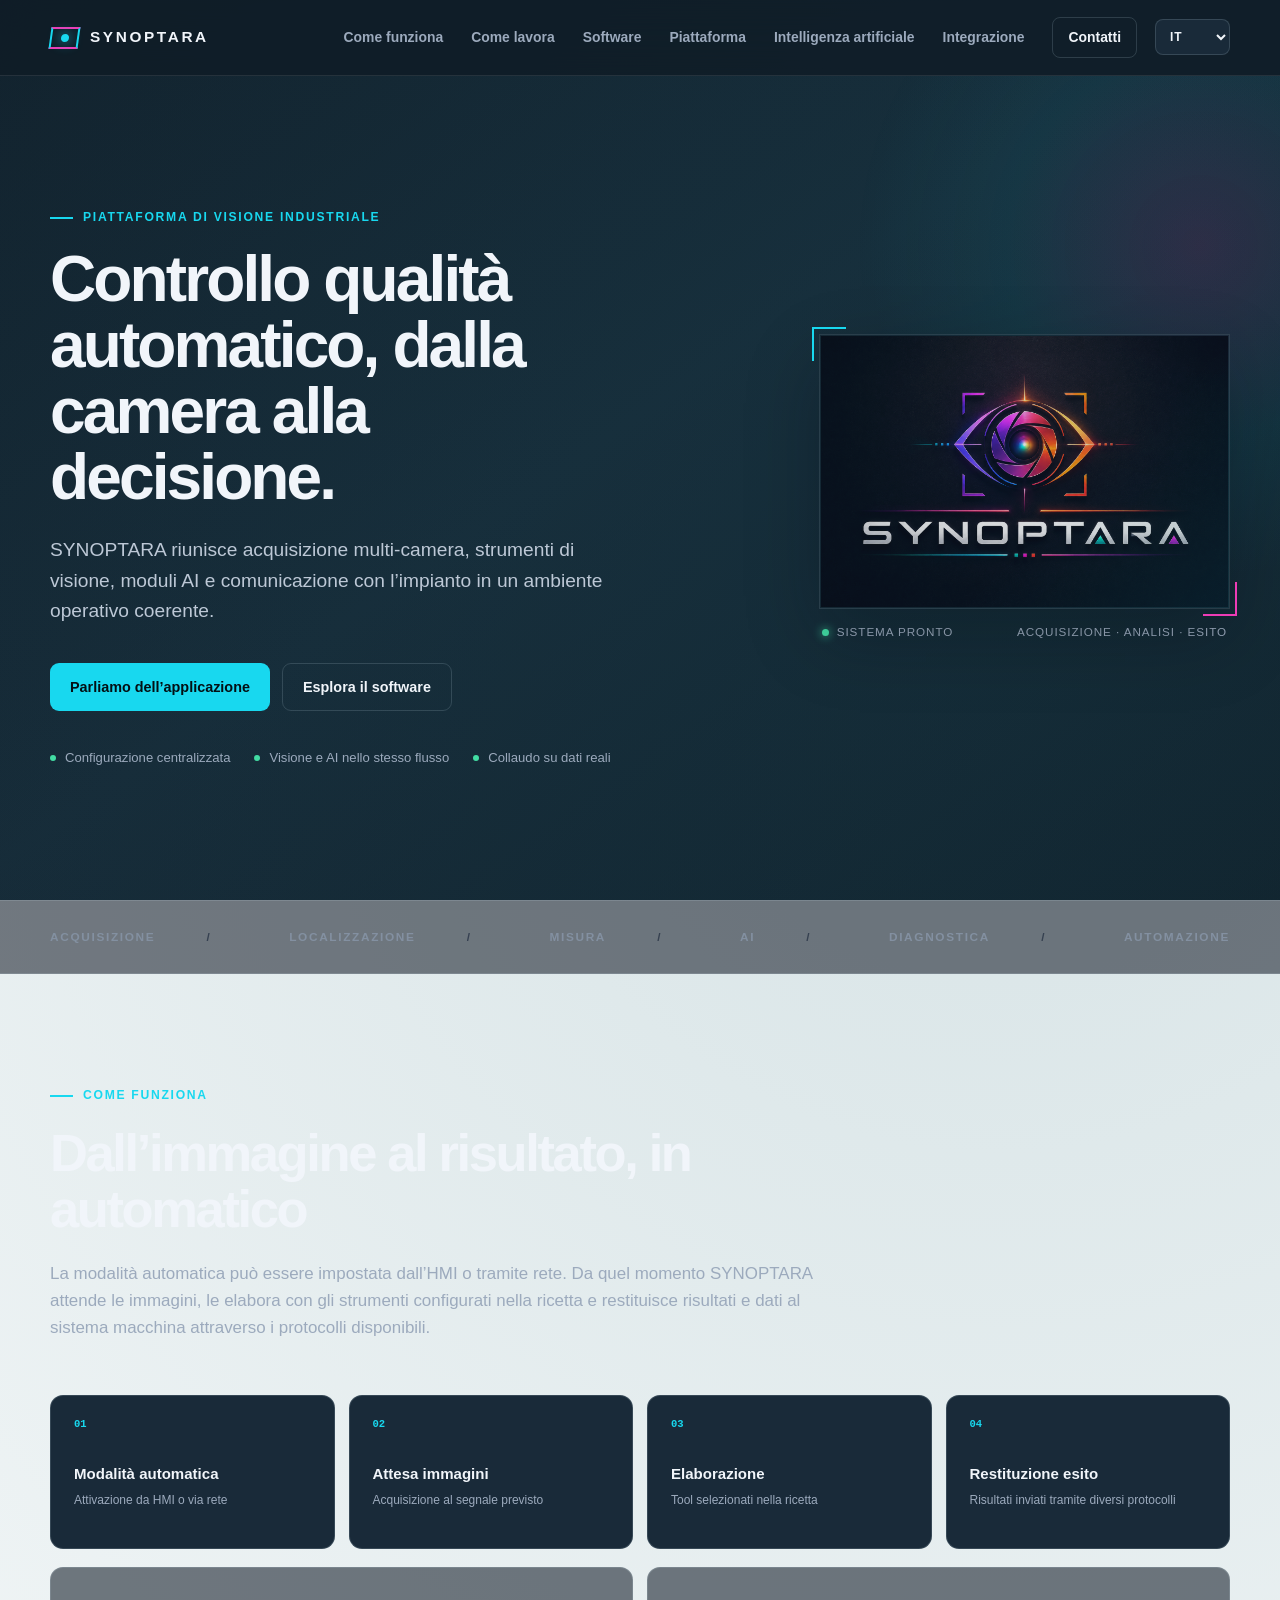
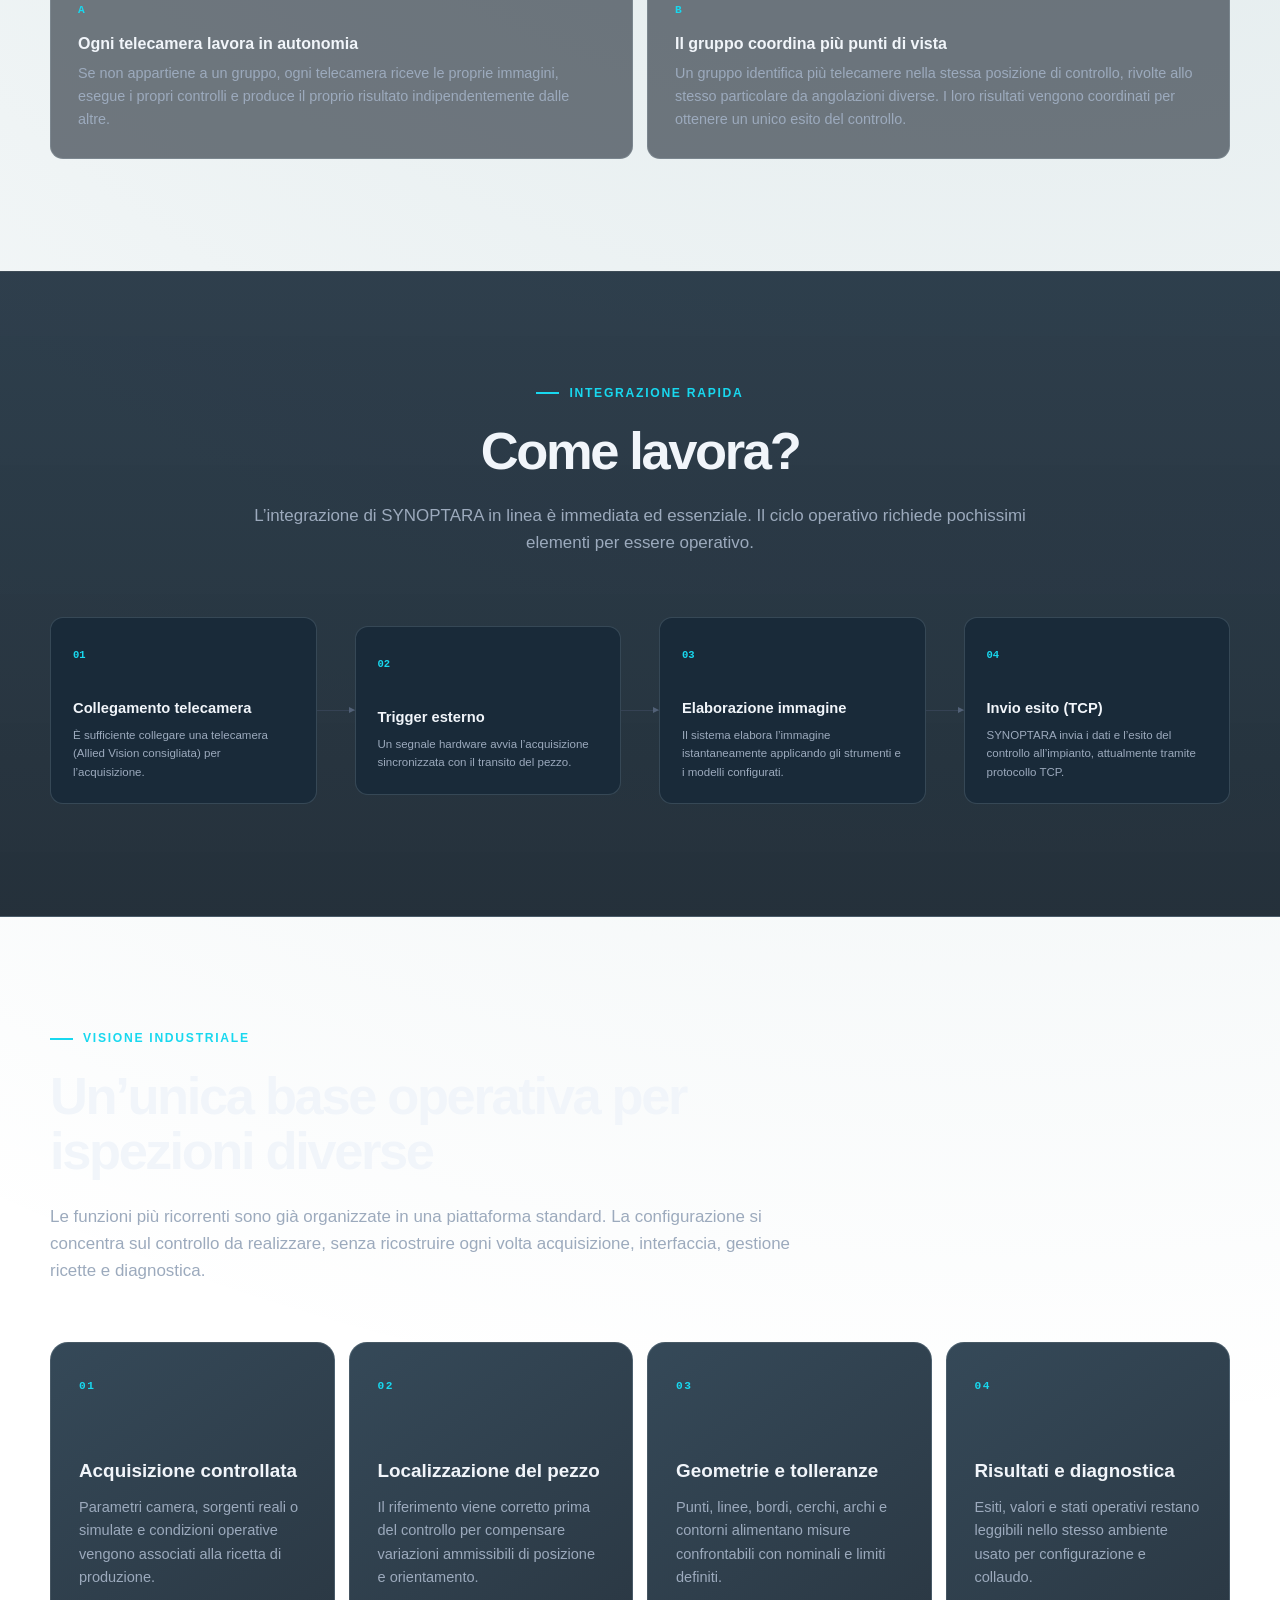
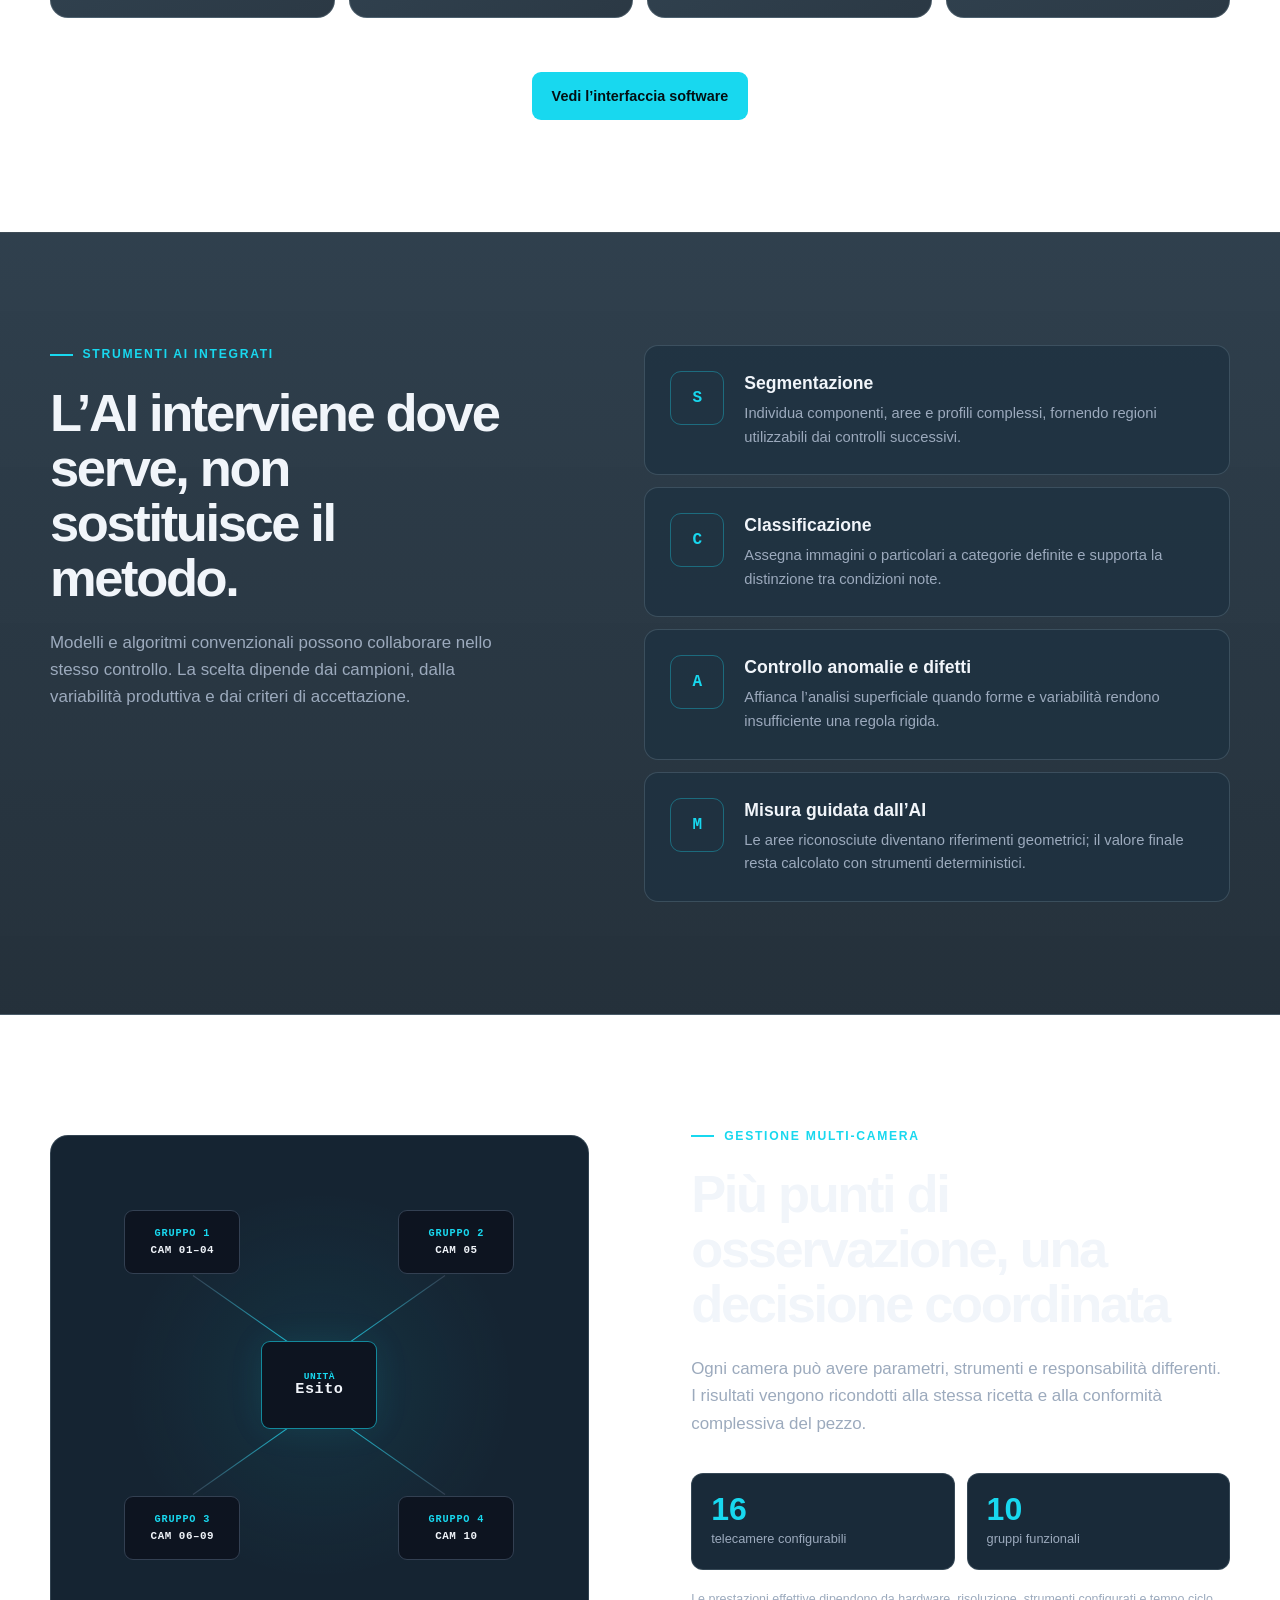
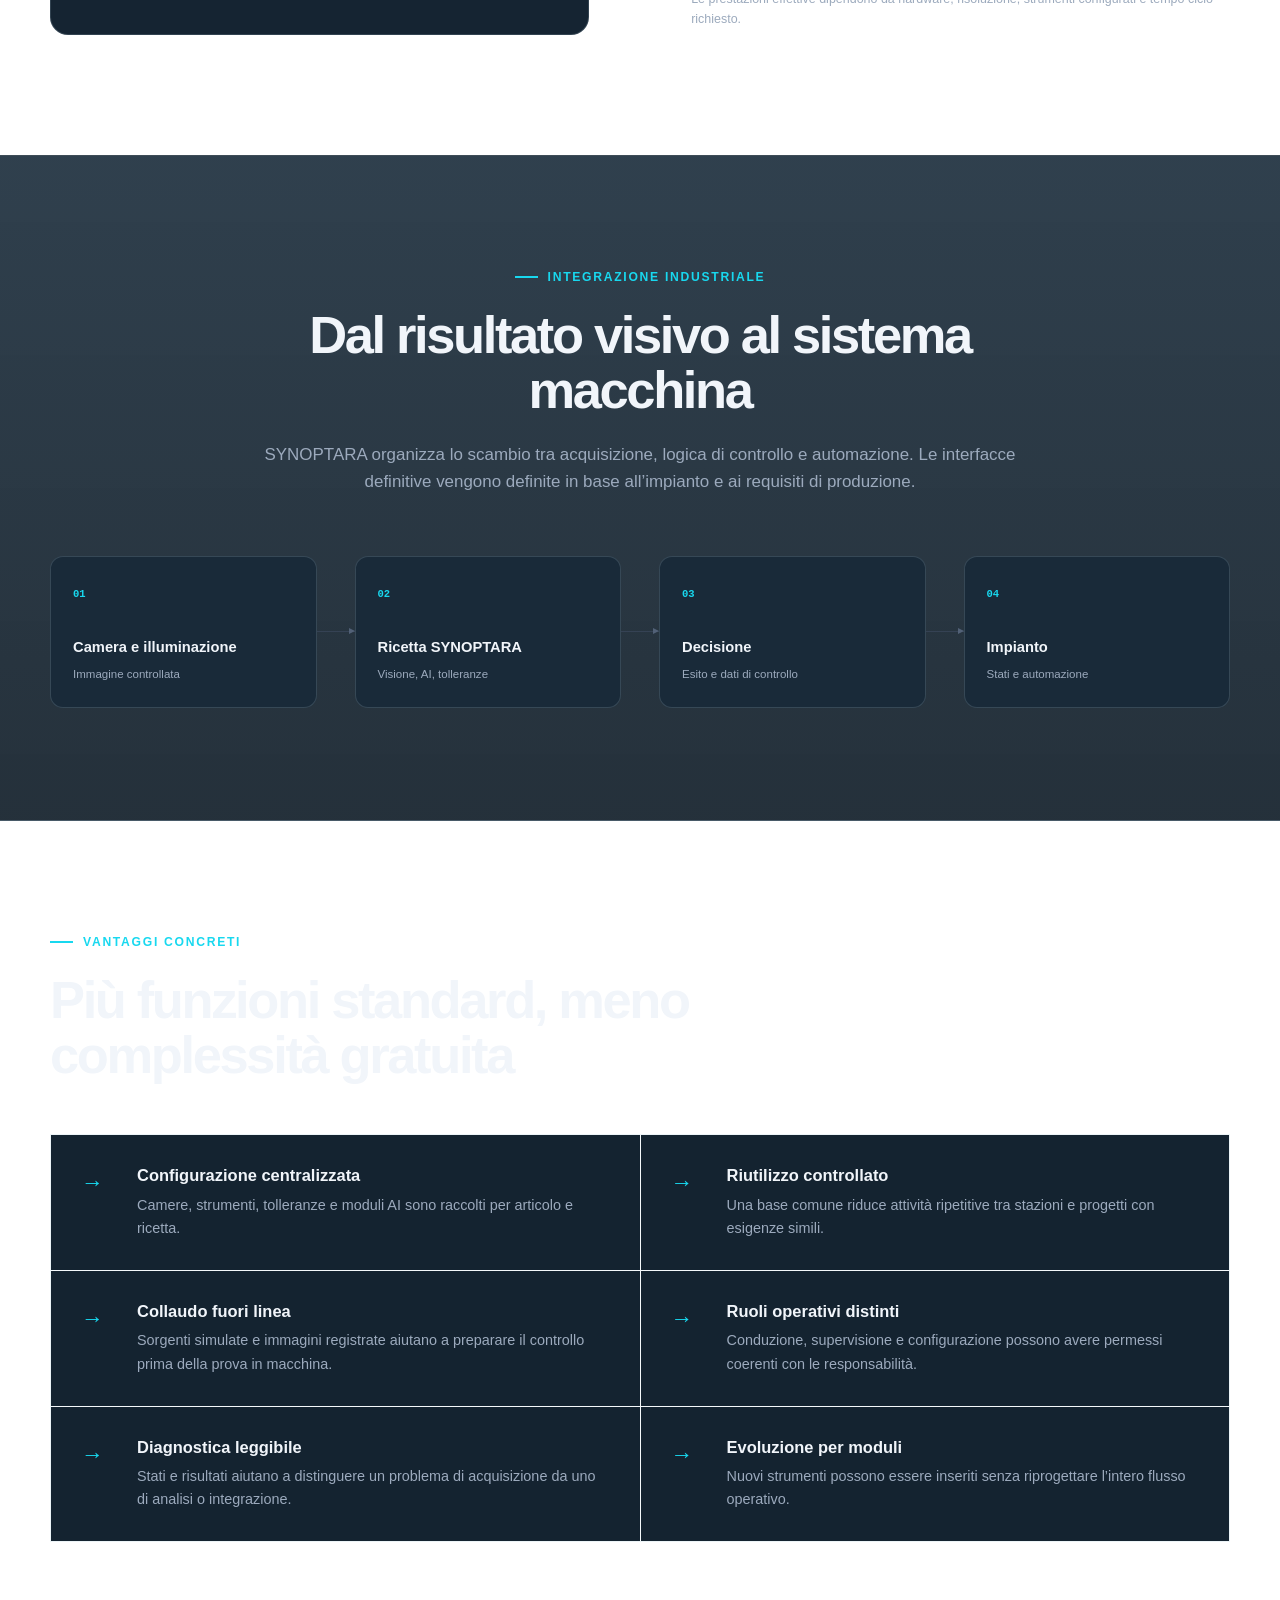
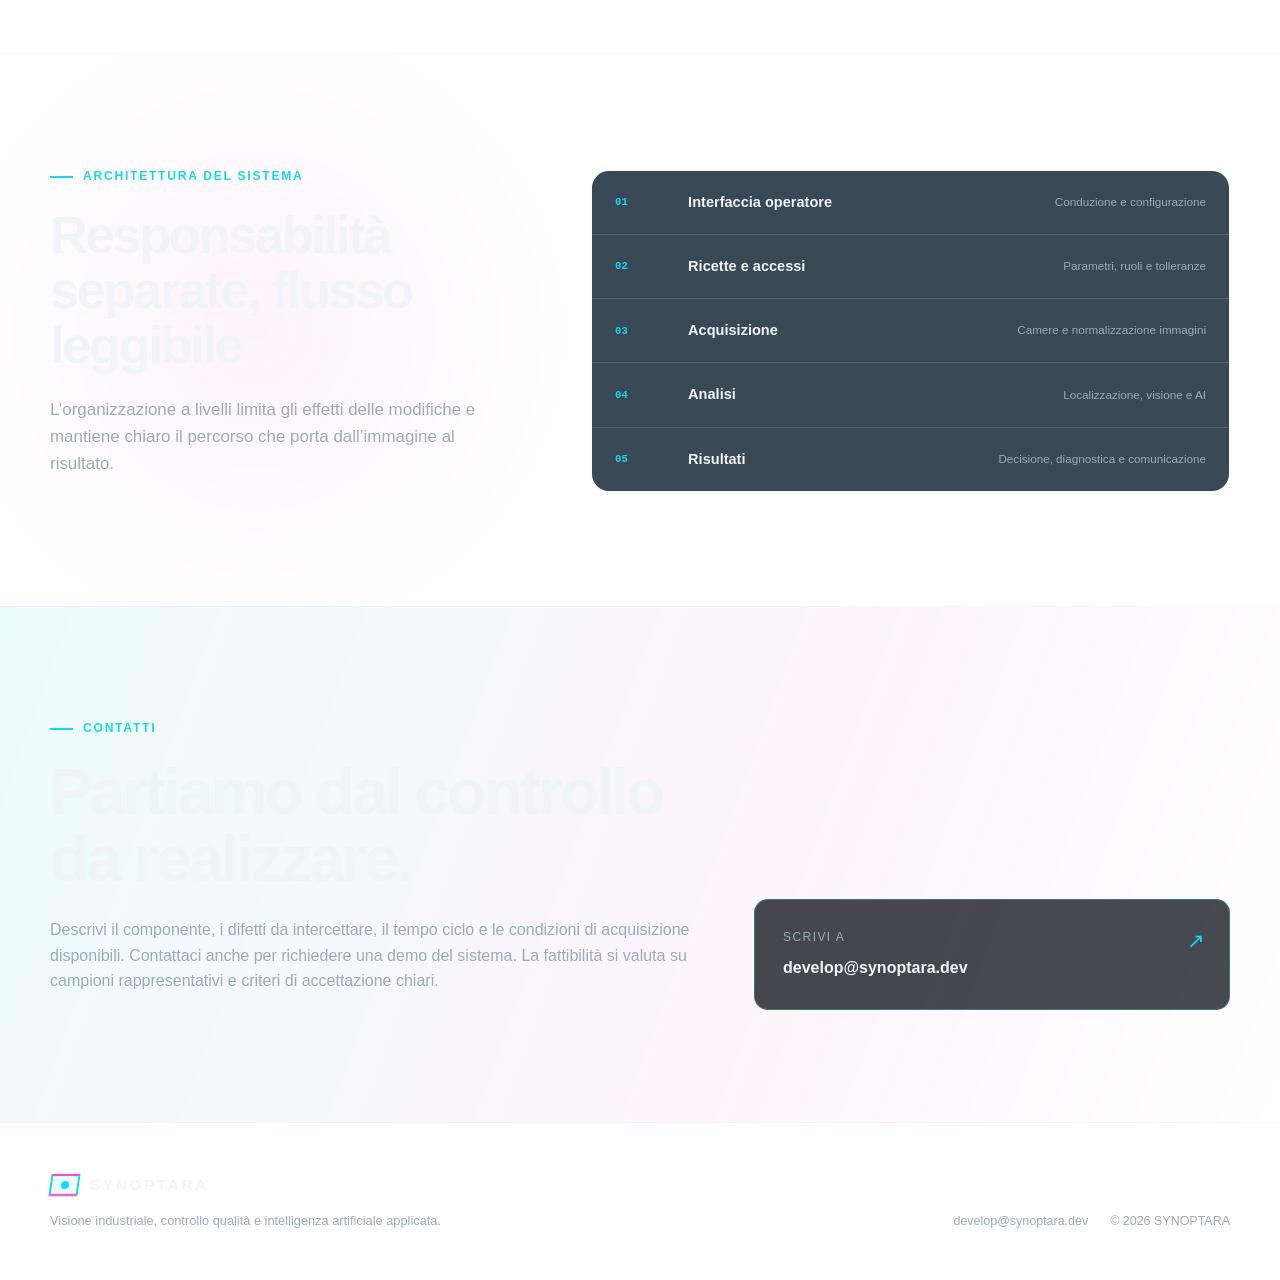
==== commit 6c4e736b: "Aggiunta pagina software.html con screenshot reale dell'applicazione main.png" ====
--- a/index.html
+++ b/index.html
@@ -49,12 +49,13 @@
           <span></span><span></span><span></span>
         </button>
         <nav class="site-nav" id="site-nav" aria-label="Navigazione principale">
-          <a href="#come-funziona">Come funziona</a>
-          <a href="#come-lavora">Come lavora</a>
-          <a href="#piattaforma">Piattaforma</a>
-          <a href="#ai">Intelligenza artificiale</a>
-          <a href="#integrazione">Integrazione</a>
-          <a class="nav-contact" href="#contatti">Contatti</a>
+          <a href="index.html#come-funziona">Come funziona</a>
+          <a href="index.html#come-lavora">Come lavora</a>
+          <a href="software.html">Software</a>
+          <a href="index.html#piattaforma">Piattaforma</a>
+          <a href="index.html#ai">Intelligenza artificiale</a>
+          <a href="index.html#integrazione">Integrazione</a>
+          <a class="nav-contact" href="index.html#contatti">Contatti</a>
         </nav>
       </div>
     </div>
@@ -70,7 +71,7 @@
           <p class="hero-lead">SYNOPTARA riunisce acquisizione multi-camera, strumenti di visione, moduli AI e comunicazione con l’impianto in un ambiente operativo coerente.</p>
           <div class="hero-actions">
             <a class="button button-primary" href="mailto:develop@synoptara.dev?subject=Richiesta%20informazioni%20SYNOPTARA">Parliamo dell’applicazione</a>
-            <a class="button button-secondary" href="#piattaforma">Esplora la piattaforma</a>
+            <a class="button button-secondary" href="software.html">Esplora il software</a>
           </div>
           <ul class="hero-points" aria-label="Caratteristiche principali">
             <li>Configurazione centralizzata</li>
@@ -181,6 +182,9 @@
             <h3>Risultati e diagnostica</h3>
             <p>Esiti, valori e stati operativi restano leggibili nello stesso ambiente usato per configurazione e collaudo.</p>
           </article>
+        </div>
+        <div class="centered reveal" style="margin-top: 54px;">
+          <a class="button button-primary" href="software.html">Vedi l’interfaccia software</a>
         </div>
       </div>
     </section>
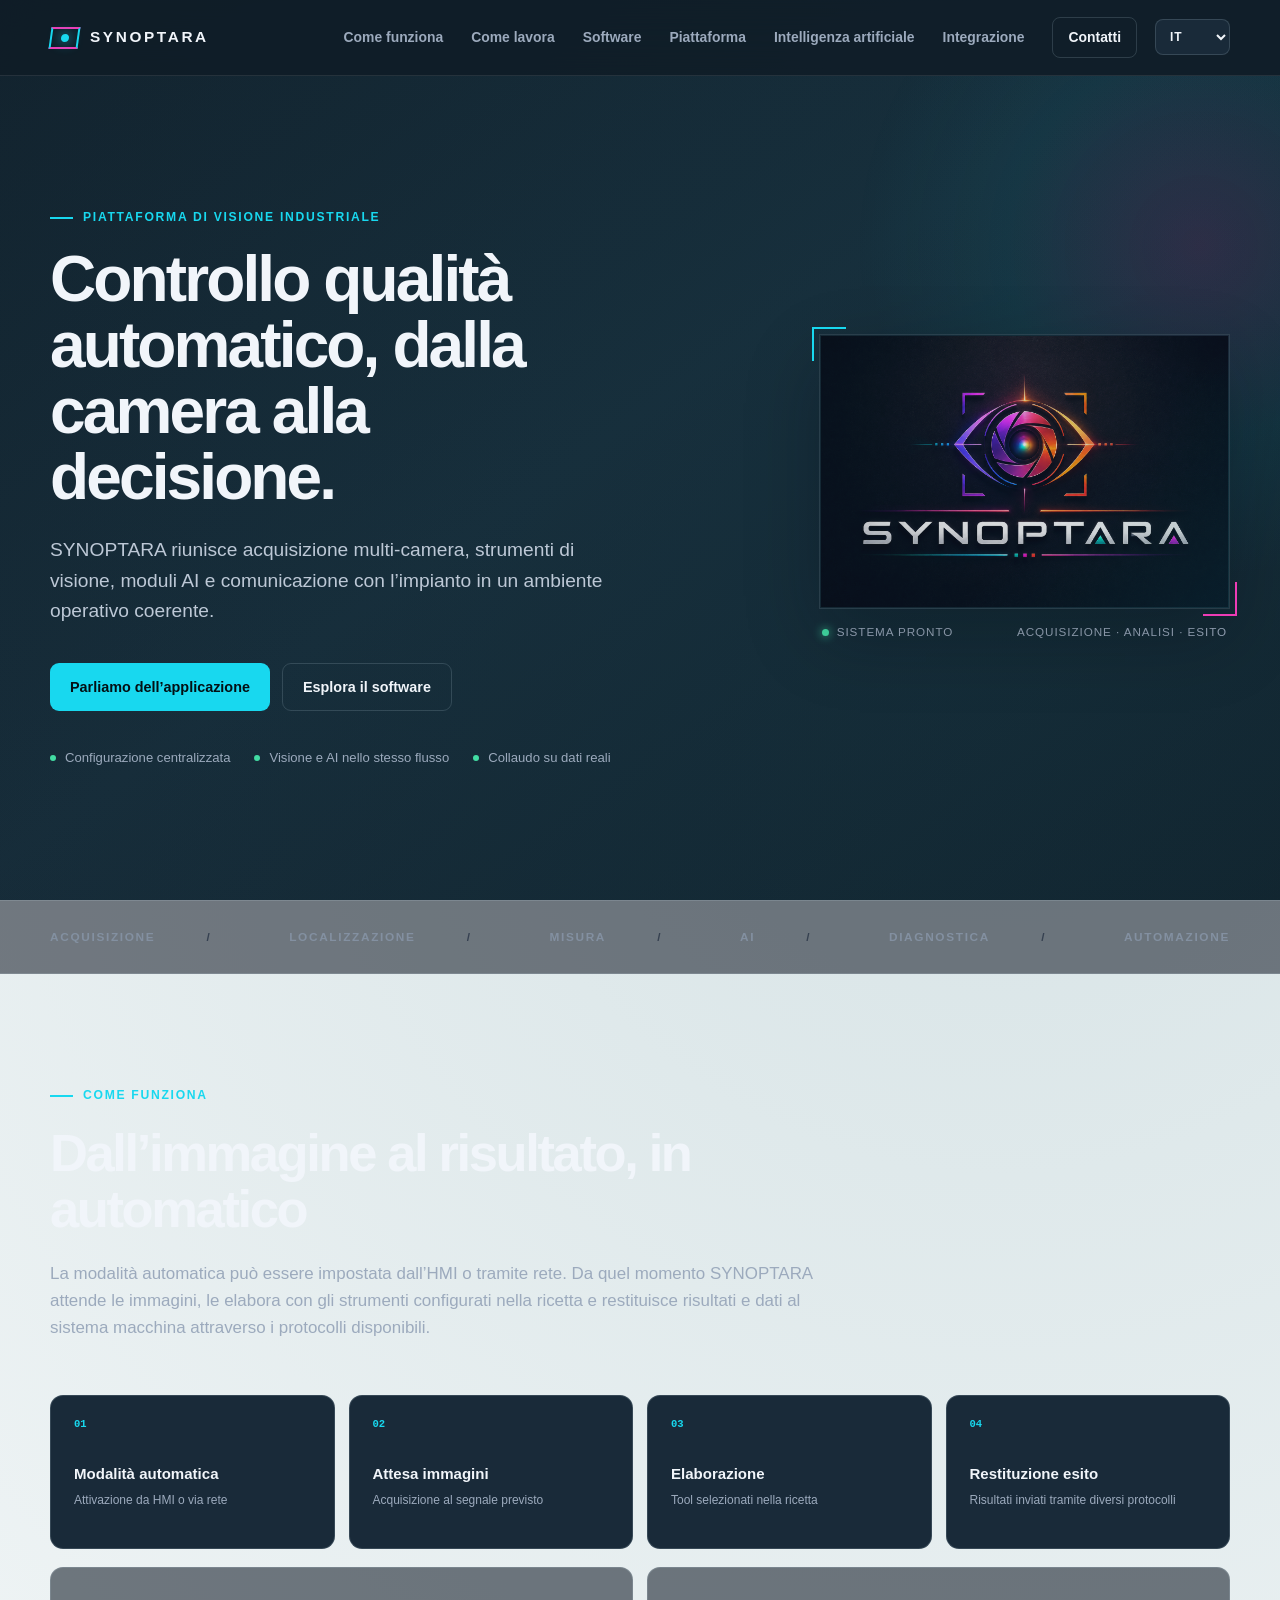
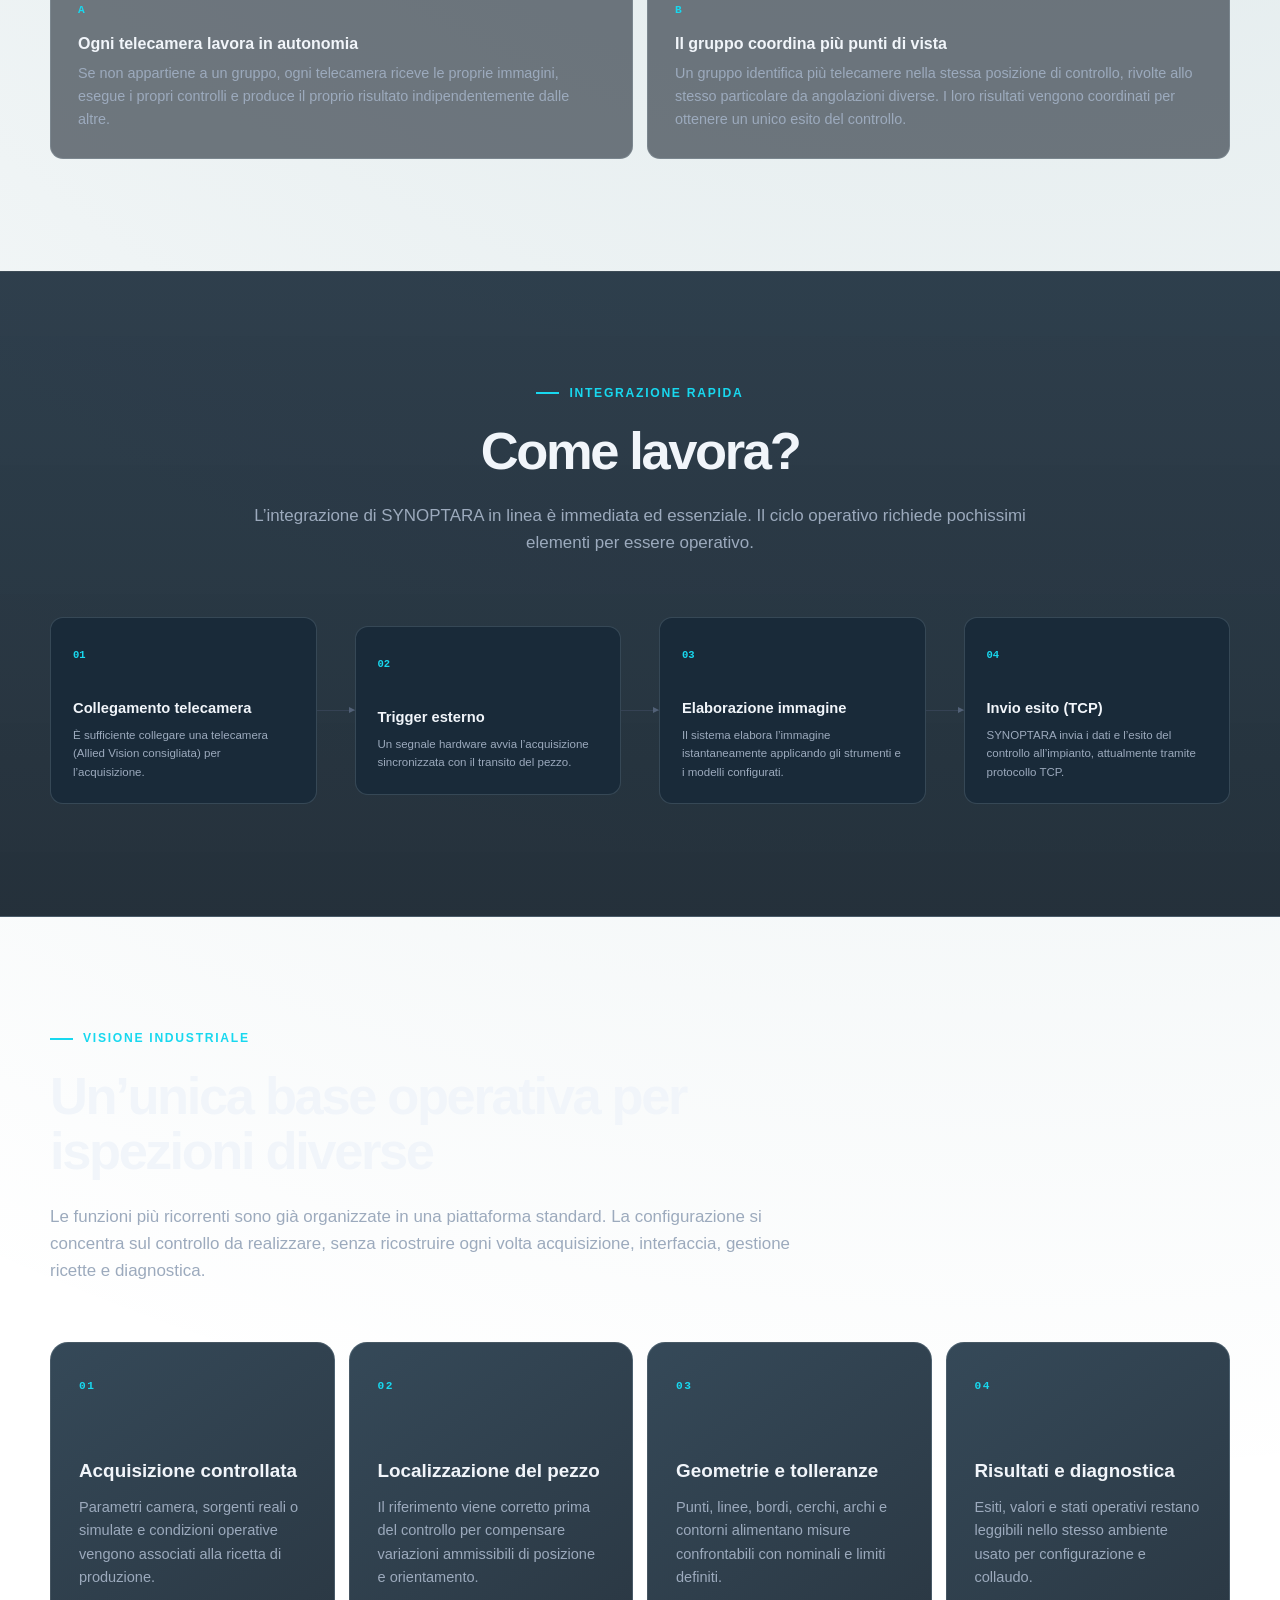
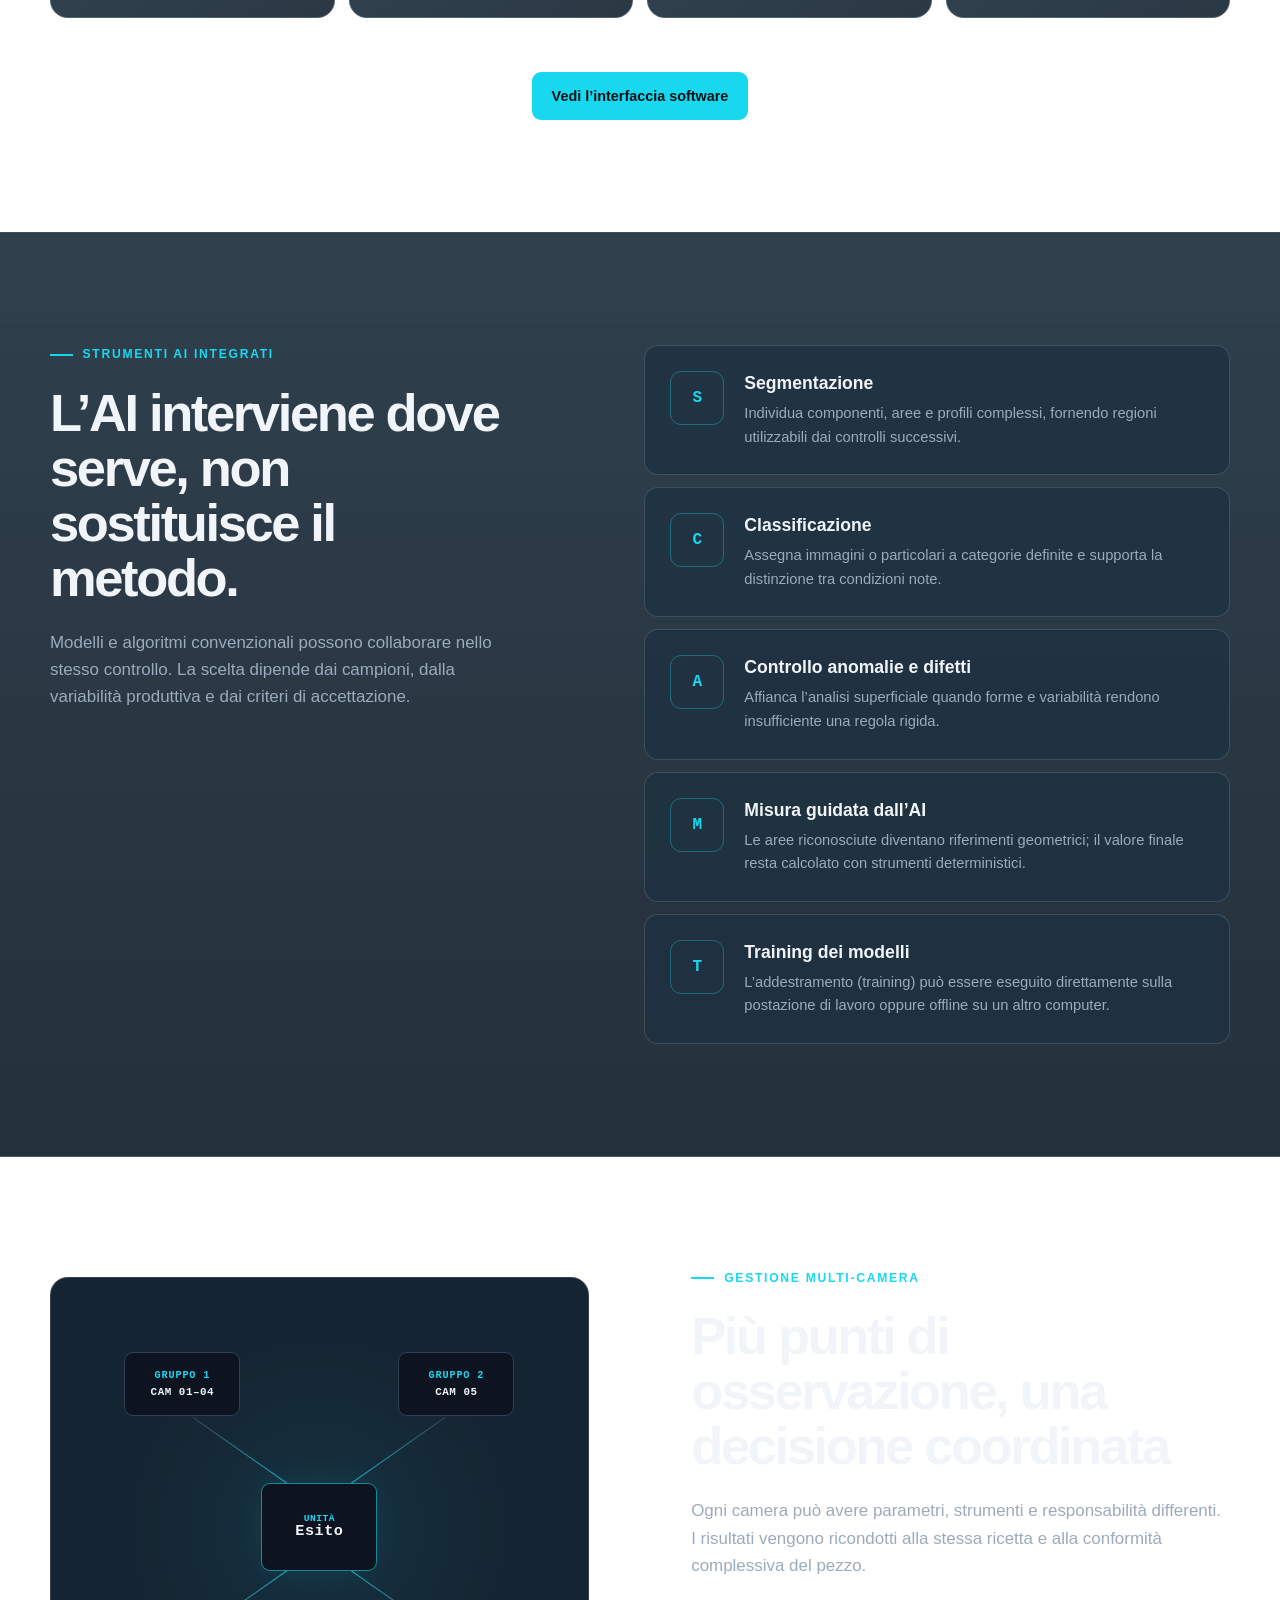
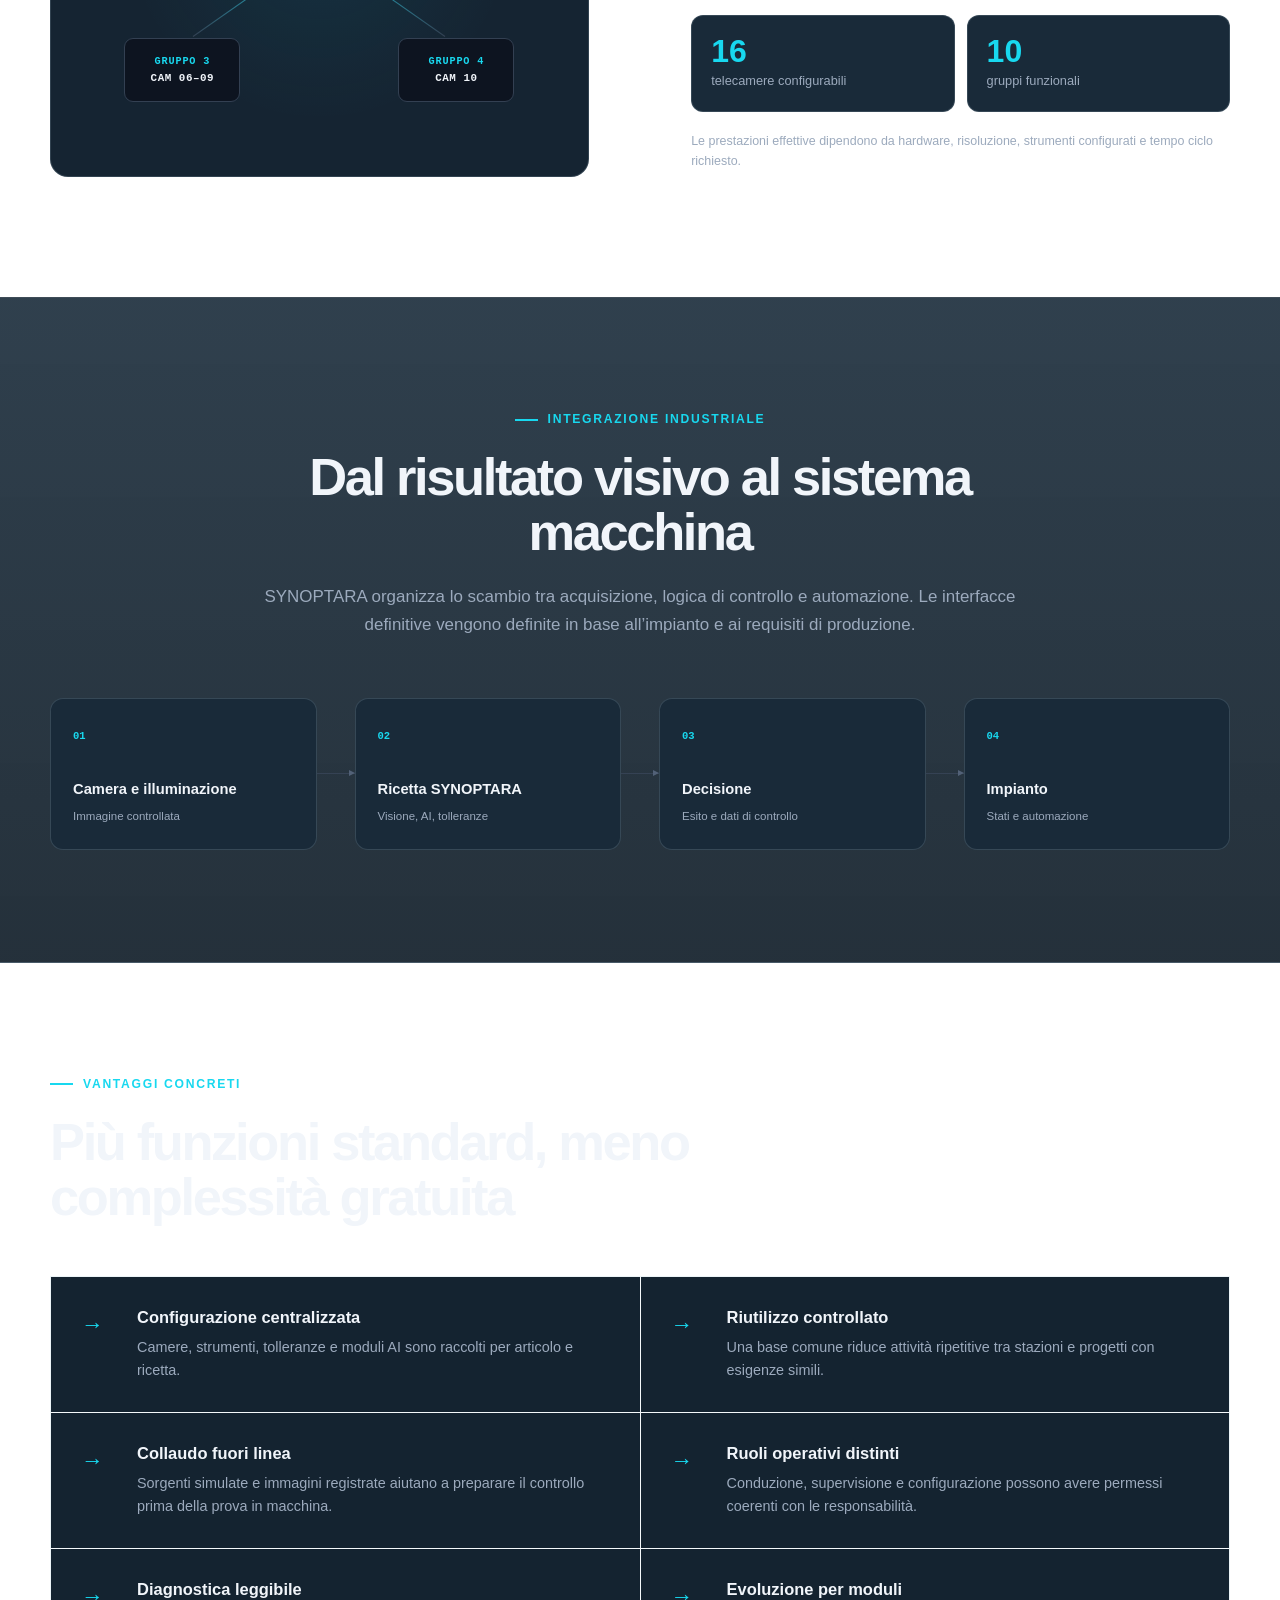
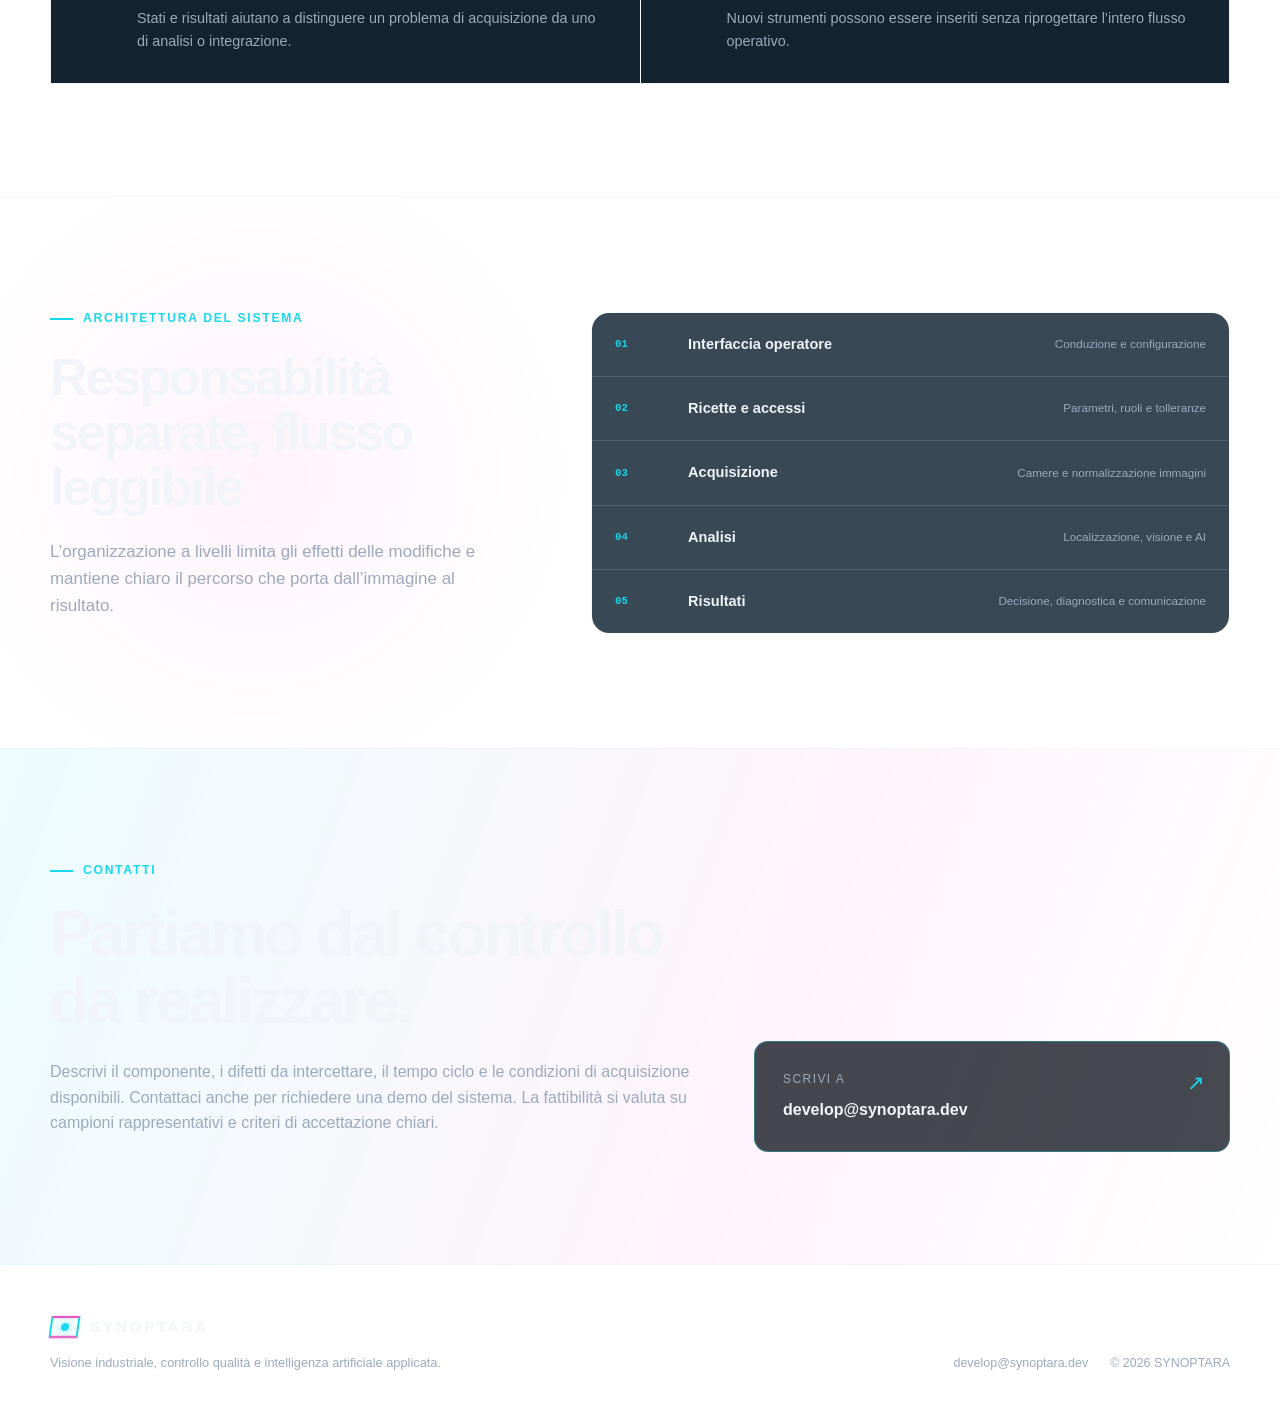
==== commit 84c9f9cc: "Aggiunto supporto al training on-machine e offline per modelli AI con traduzioni" ====
--- a/index.html
+++ b/index.html
@@ -213,6 +213,10 @@
             <div class="stack-icon" aria-hidden="true">M</div>
             <div><h3>Misura guidata dall’AI</h3><p>Le aree riconosciute diventano riferimenti geometrici; il valore finale resta calcolato con strumenti deterministici.</p></div>
           </article>
+          <article class="stack-item reveal">
+            <div class="stack-icon" aria-hidden="true">T</div>
+            <div><h3>Training dei modelli</h3><p>L’addestramento (training) può essere eseguito direttamente sulla postazione di lavoro oppure offline su un altro computer.</p></div>
+          </article>
         </div>
       </div>
     </section>
--- a/styles.css
+++ b/styles.css
@@ -178,3 +178,27 @@
   *, *::before, *::after { animation-duration: .01ms !important; transition-duration: .01ms !important; }
   .reveal { opacity: 1; transform: none; }
 }
+
+.hmi-slideshow {
+  position: absolute;
+  left: 2.3%;
+  top: 17.6%;
+  width: 61.4%;
+  height: 65.9%;
+  overflow: hidden;
+  background: #000;
+}
+.hmi-slideshow .slide {
+  position: absolute;
+  inset: 0;
+  width: 100%;
+  height: 100%;
+  object-fit: cover;
+  opacity: 0;
+  transition: opacity 1s ease-in-out;
+  z-index: 1;
+}
+.hmi-slideshow .slide.active {
+  opacity: 1;
+  z-index: 2;
+}
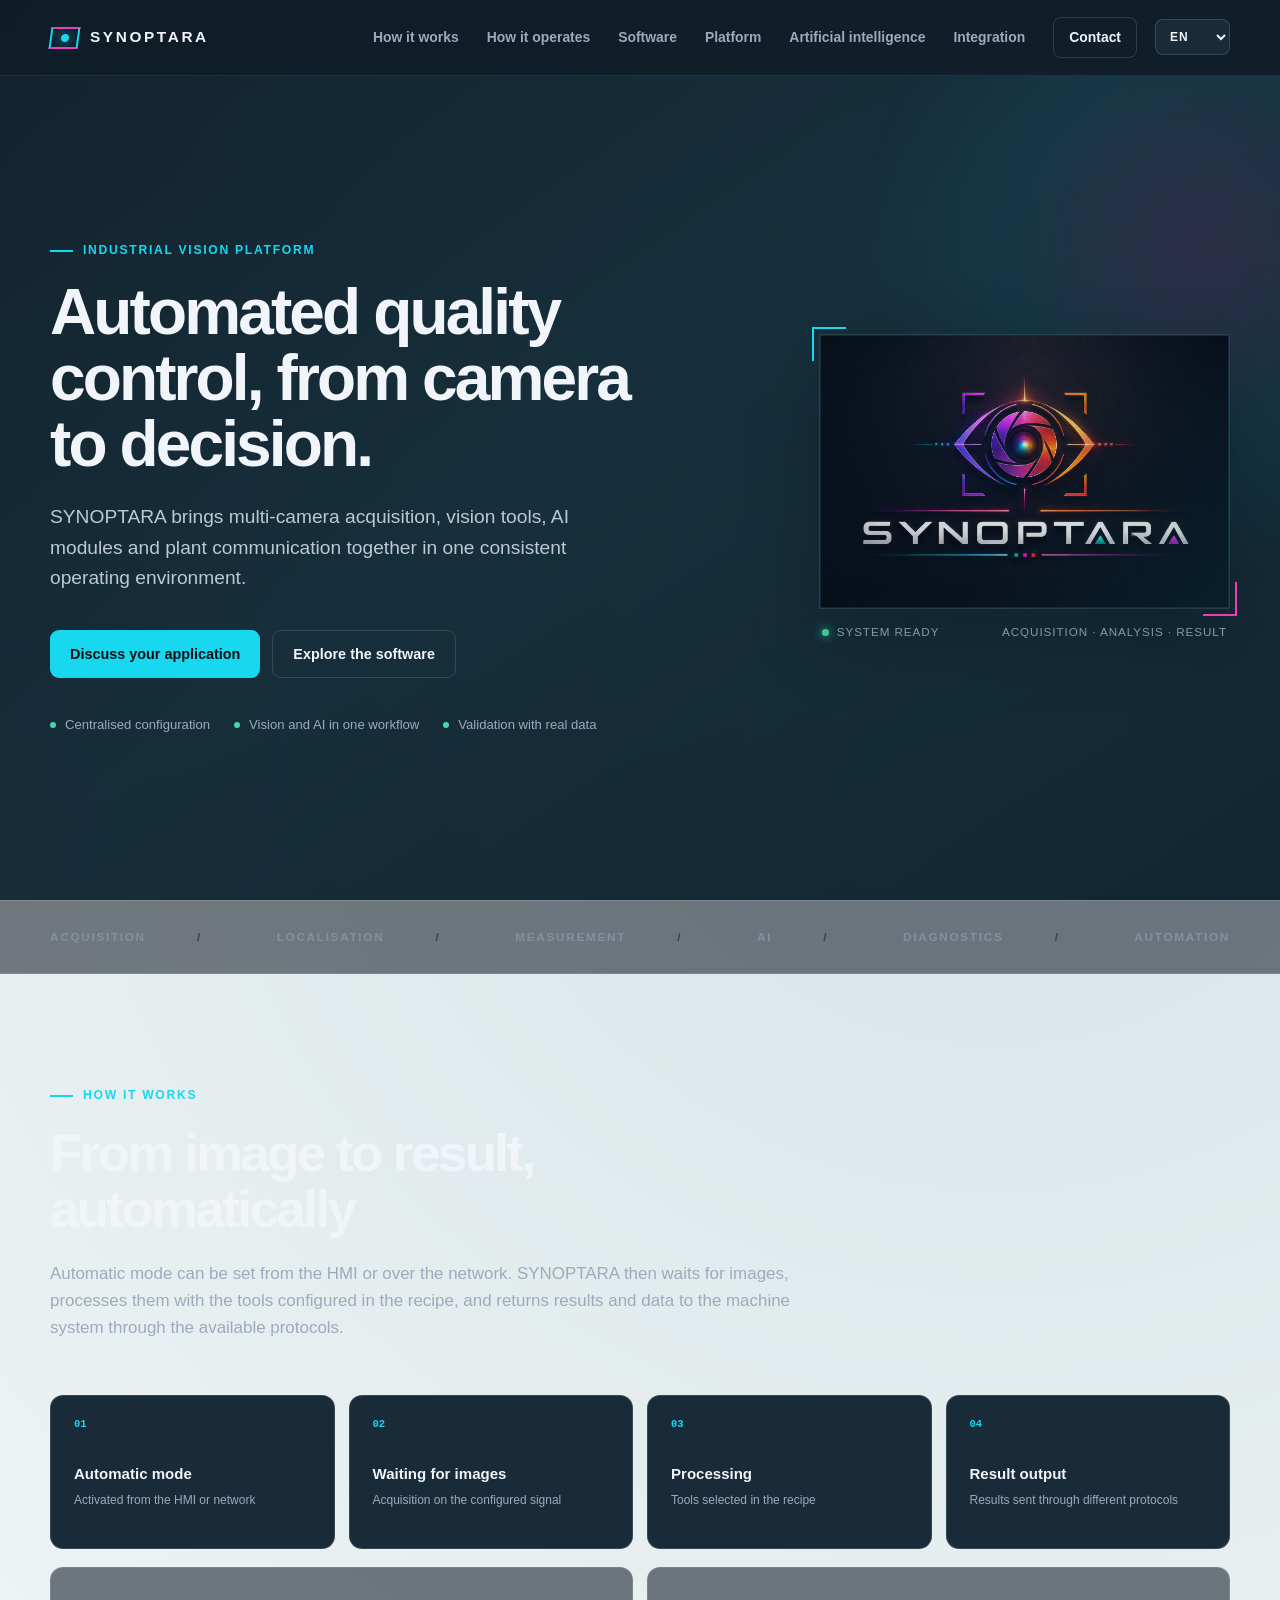
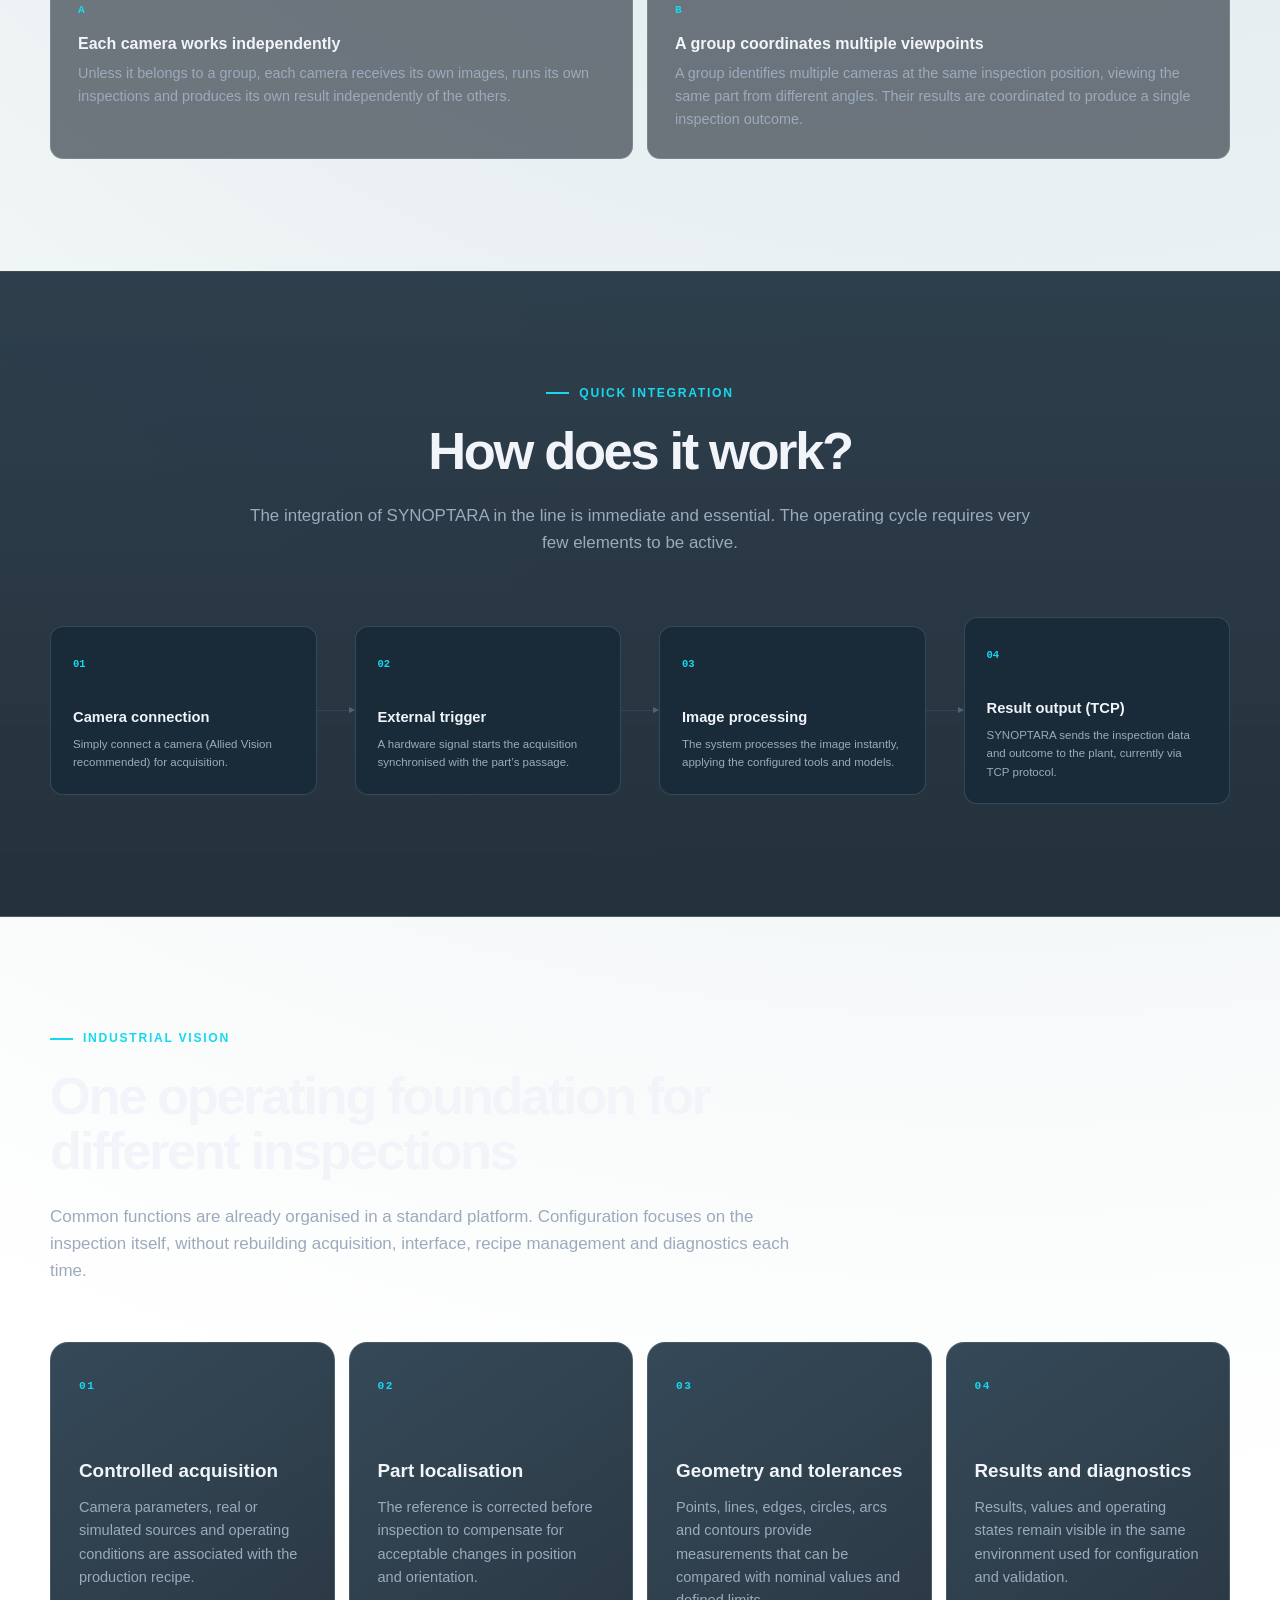
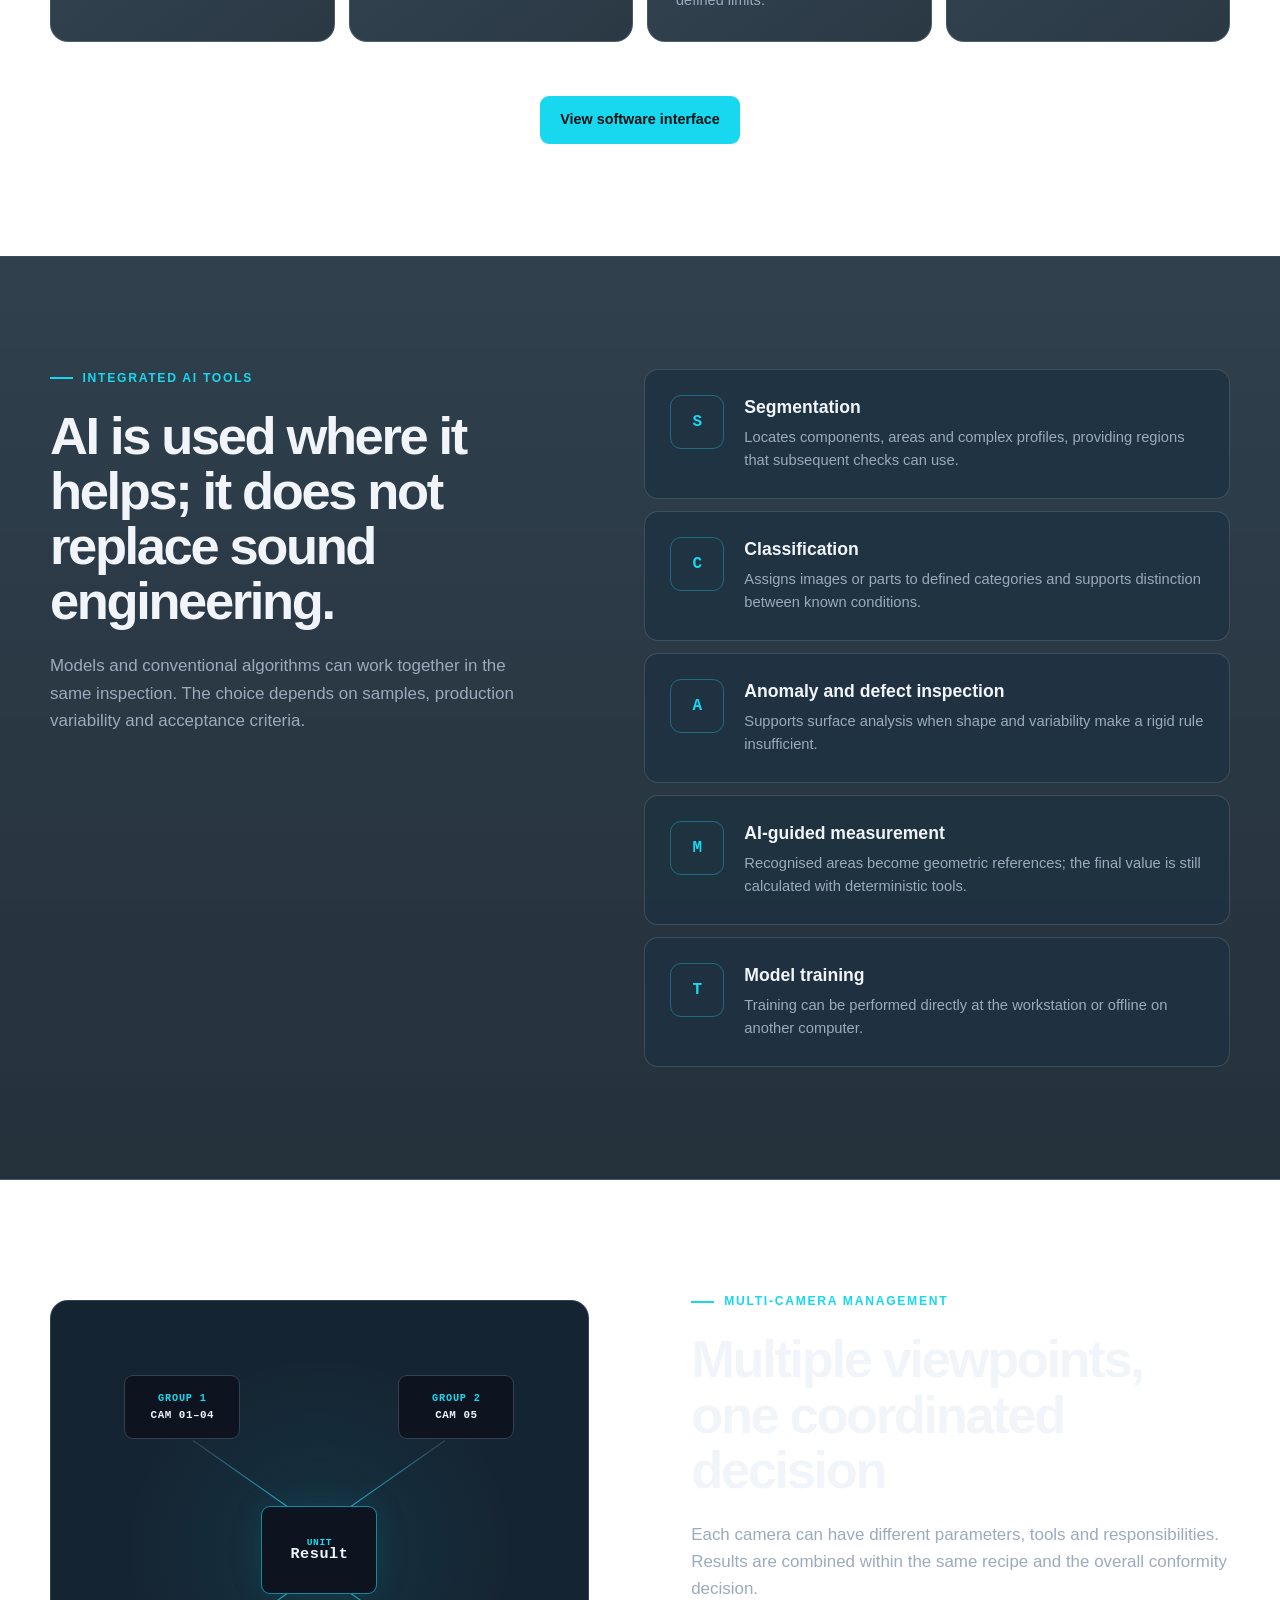
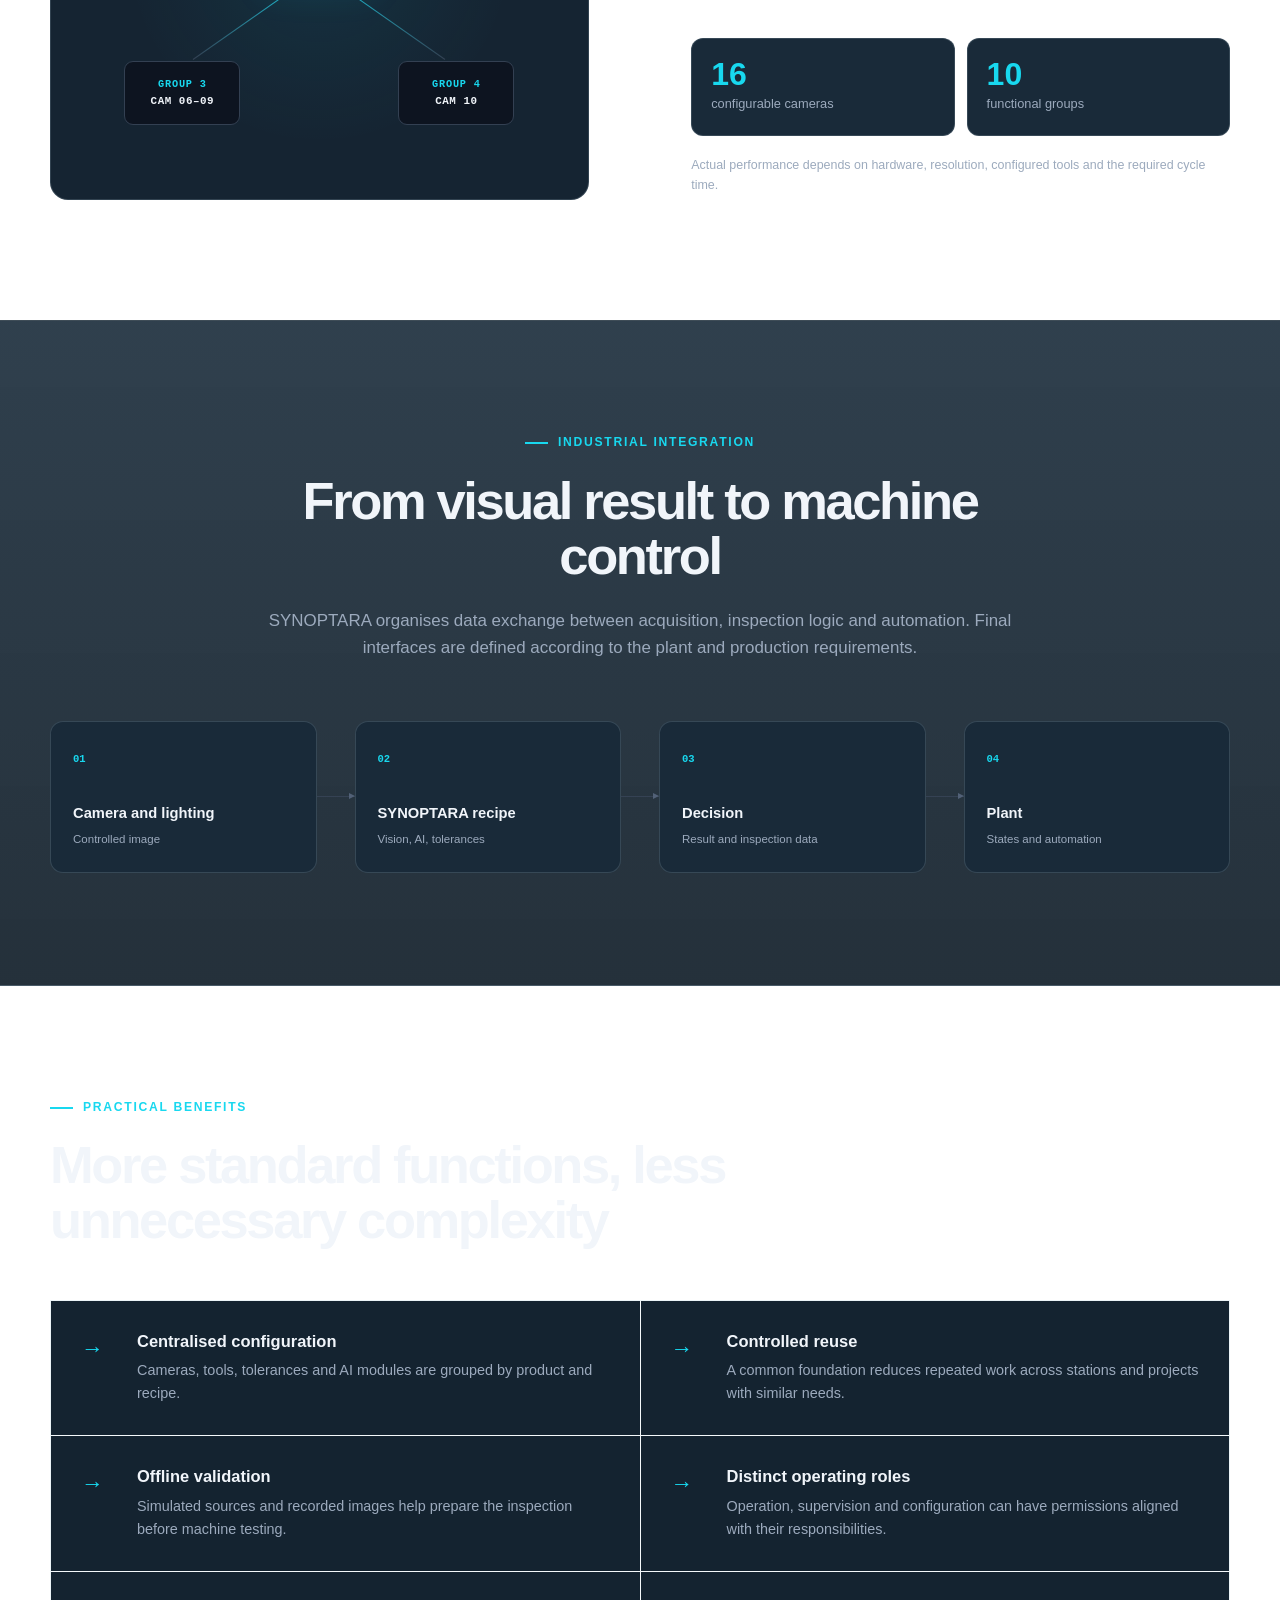
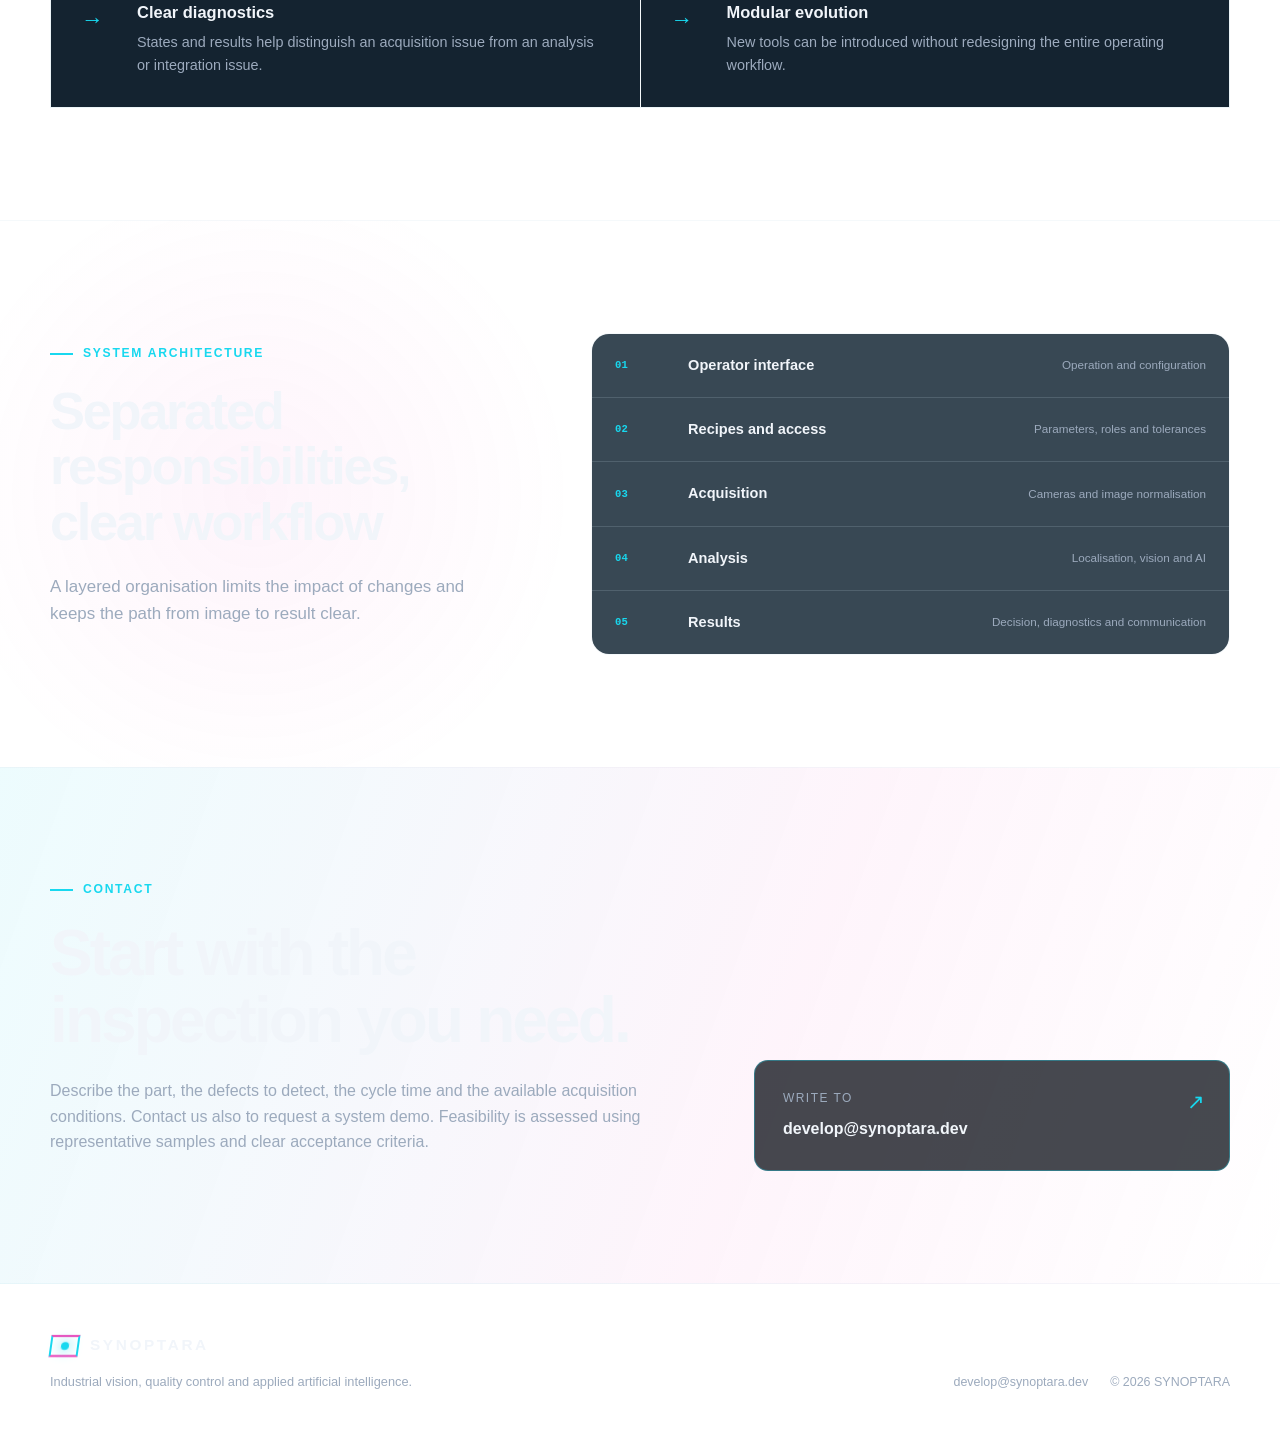
==== commit c8fefada: "Set English as default landing page language" ====
--- a/index.html
+++ b/index.html
@@ -1,5 +1,5 @@
 <!doctype html>
-<html lang="it">
+<html lang="en">
 <head>
   <meta charset="utf-8">
   <meta name="viewport" content="width=device-width, initial-scale=1">
--- a/styles.css
+++ b/styles.css
@@ -131,6 +131,19 @@
 .benefit-grid { display: grid; grid-template-columns: repeat(2, 1fr); gap: 1px; margin-top: 52px; background: var(--line); border: 1px solid var(--line); }
 .benefit { display: grid; grid-template-columns: 38px 1fr; gap: 18px; padding: 30px; background: #142330; }
 .benefit > span { color: var(--cyan); font-size: 1.4rem; }.benefit h3 { margin-bottom: 8px; font-size: 1.03rem; }.benefit p { margin: 0; color: var(--muted); font-size: .9rem; }
+.test-case { display: grid; grid-template-columns: minmax(0, 1.45fr) minmax(320px, .75fr); gap: clamp(28px, 5vw, 64px); align-items: center; margin-top: 54px; }
+.test-preview { position: relative; display: block; overflow: hidden; border: 1px solid var(--line); border-radius: var(--radius); background: #0b1118; box-shadow: 0 28px 70px rgba(3,10,15,.28); }
+.test-preview img { display: block; width: 100%; height: auto; transition: transform .35s ease, opacity .35s ease; }
+.test-preview span { position: absolute; right: 14px; bottom: 14px; padding: 9px 12px; border: 1px solid rgba(255,255,255,.18); border-radius: 8px; background: rgba(7,13,19,.86); color: var(--text); font-size: .74rem; font-weight: 700; }
+.test-preview:hover img { transform: scale(1.012); opacity: .88; }
+.test-label { margin-bottom: 12px; color: var(--cyan); font: 700 .72rem/1.3 monospace; letter-spacing: .08em; text-transform: uppercase; }
+.test-details h3 { margin-bottom: 16px; font-size: clamp(1.45rem, 2.3vw, 2.15rem); }
+.test-details > p:not(.test-label) { color: var(--muted); }
+.test-metrics { display: grid; grid-template-columns: repeat(3, 1fr); gap: 8px; margin: 28px 0; }
+.test-metrics div { padding: 15px 12px; border: 1px solid var(--line); border-radius: 10px; background: var(--panel); }
+.test-metrics dt { color: var(--muted); font-size: .68rem; }
+.test-metrics dd { margin: 7px 0 0; color: var(--cyan); font-size: 1.08rem; font-weight: 800; }
+.test-note { margin: 16px 0 0; font-size: .74rem; line-height: 1.5; }
 .architecture { border-top: 1px solid var(--line); background: radial-gradient(circle at 20% 50%, rgba(238,60,182,.06), transparent 30%); }
 .architecture-grid { display: grid; grid-template-columns: .8fr 1.2fr; gap: clamp(50px, 9vw, 120px); align-items: center; }
 .layers { padding: 0; margin: 0; list-style: none; border: 1px solid var(--line); border-radius: var(--radius); overflow: hidden; }
@@ -144,7 +157,7 @@
 @media (max-width: 980px) {
   .section { padding: 88px 0; }
   .hero { min-height: auto; }
-  .hero-grid, .split-layout, .multi-grid, .architecture-grid, .contact-inner { grid-template-columns: 1fr; }
+  .hero-grid, .split-layout, .multi-grid, .architecture-grid, .contact-inner, .test-case { grid-template-columns: 1fr; }
   .hero-copy { max-width: 760px; }.hero-visual { width: min(70%, 430px); max-width: 430px; justify-self: start; }
   .feature-grid, .operation-flow { grid-template-columns: repeat(2, 1fr); }.feature-card:nth-child(n) { transform: none; }
   .sticky-heading { position: static; }.multi-panel { order: 2; }.process-flow { grid-template-columns: 1fr; gap: 0; }.process-flow > i { width: 1px; height: 26px; margin-left: 34px; }.process-flow > i::after { right: -3px; top: auto; bottom: 0; border-top: 6px solid #526177; border-inline: 3px solid transparent; border-left-color: transparent; }
@@ -166,6 +179,7 @@
   .hero-points { display: grid; }.hero-visual { width: min(78%, 310px); }.status-strip { align-items: flex-start; flex-direction: column; gap: 5px; }
   .trust-items { justify-content: flex-start; }
   .feature-grid, .benefit-grid, .number-grid, .operation-flow, .camera-independence { grid-template-columns: 1fr; }
+  .test-metrics { grid-template-columns: 1fr; }
   .feature-card { min-height: 220px; }.feature-card h3 { margin-top: 44px; }
   .stack-item { grid-template-columns: 44px 1fr; padding: 20px; }.stack-icon { width: 44px; height: 44px; }
   .multi-panel { min-height: 360px; }.camera-map { transform: scale(.76); }
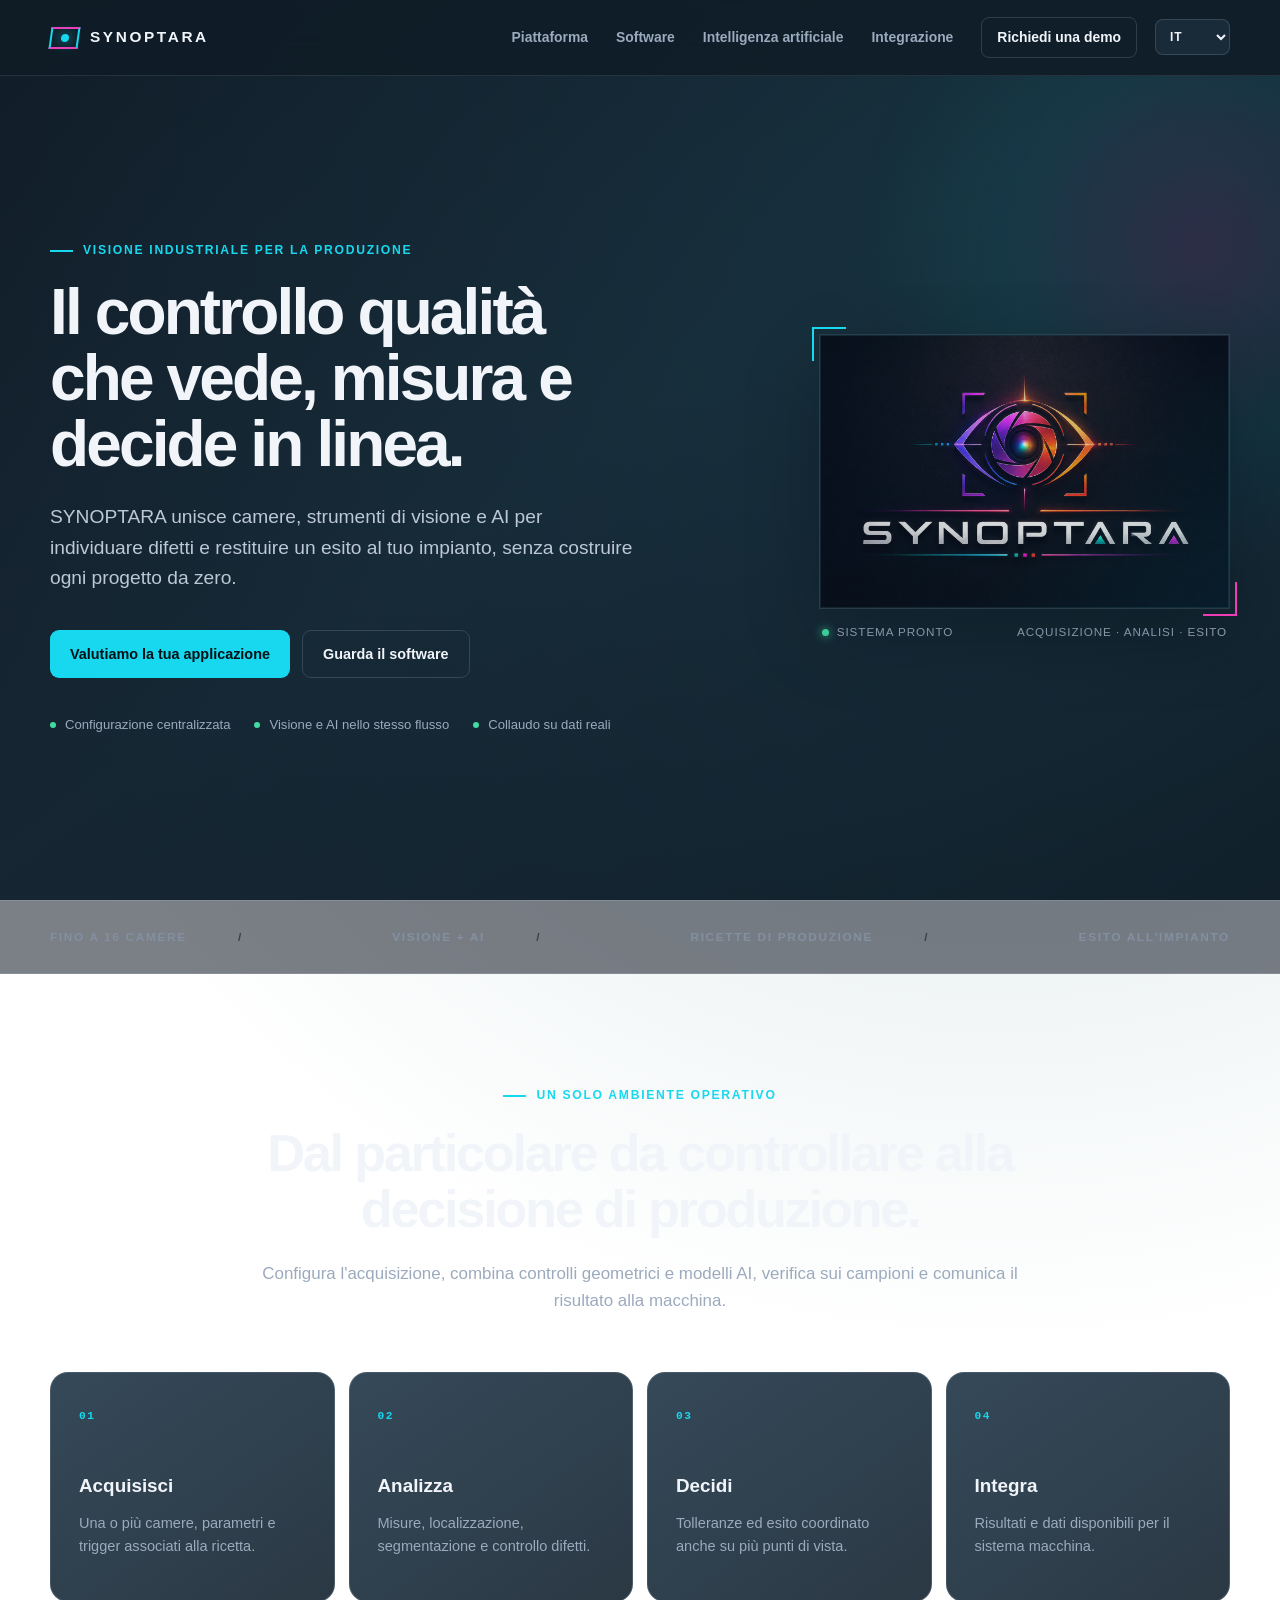
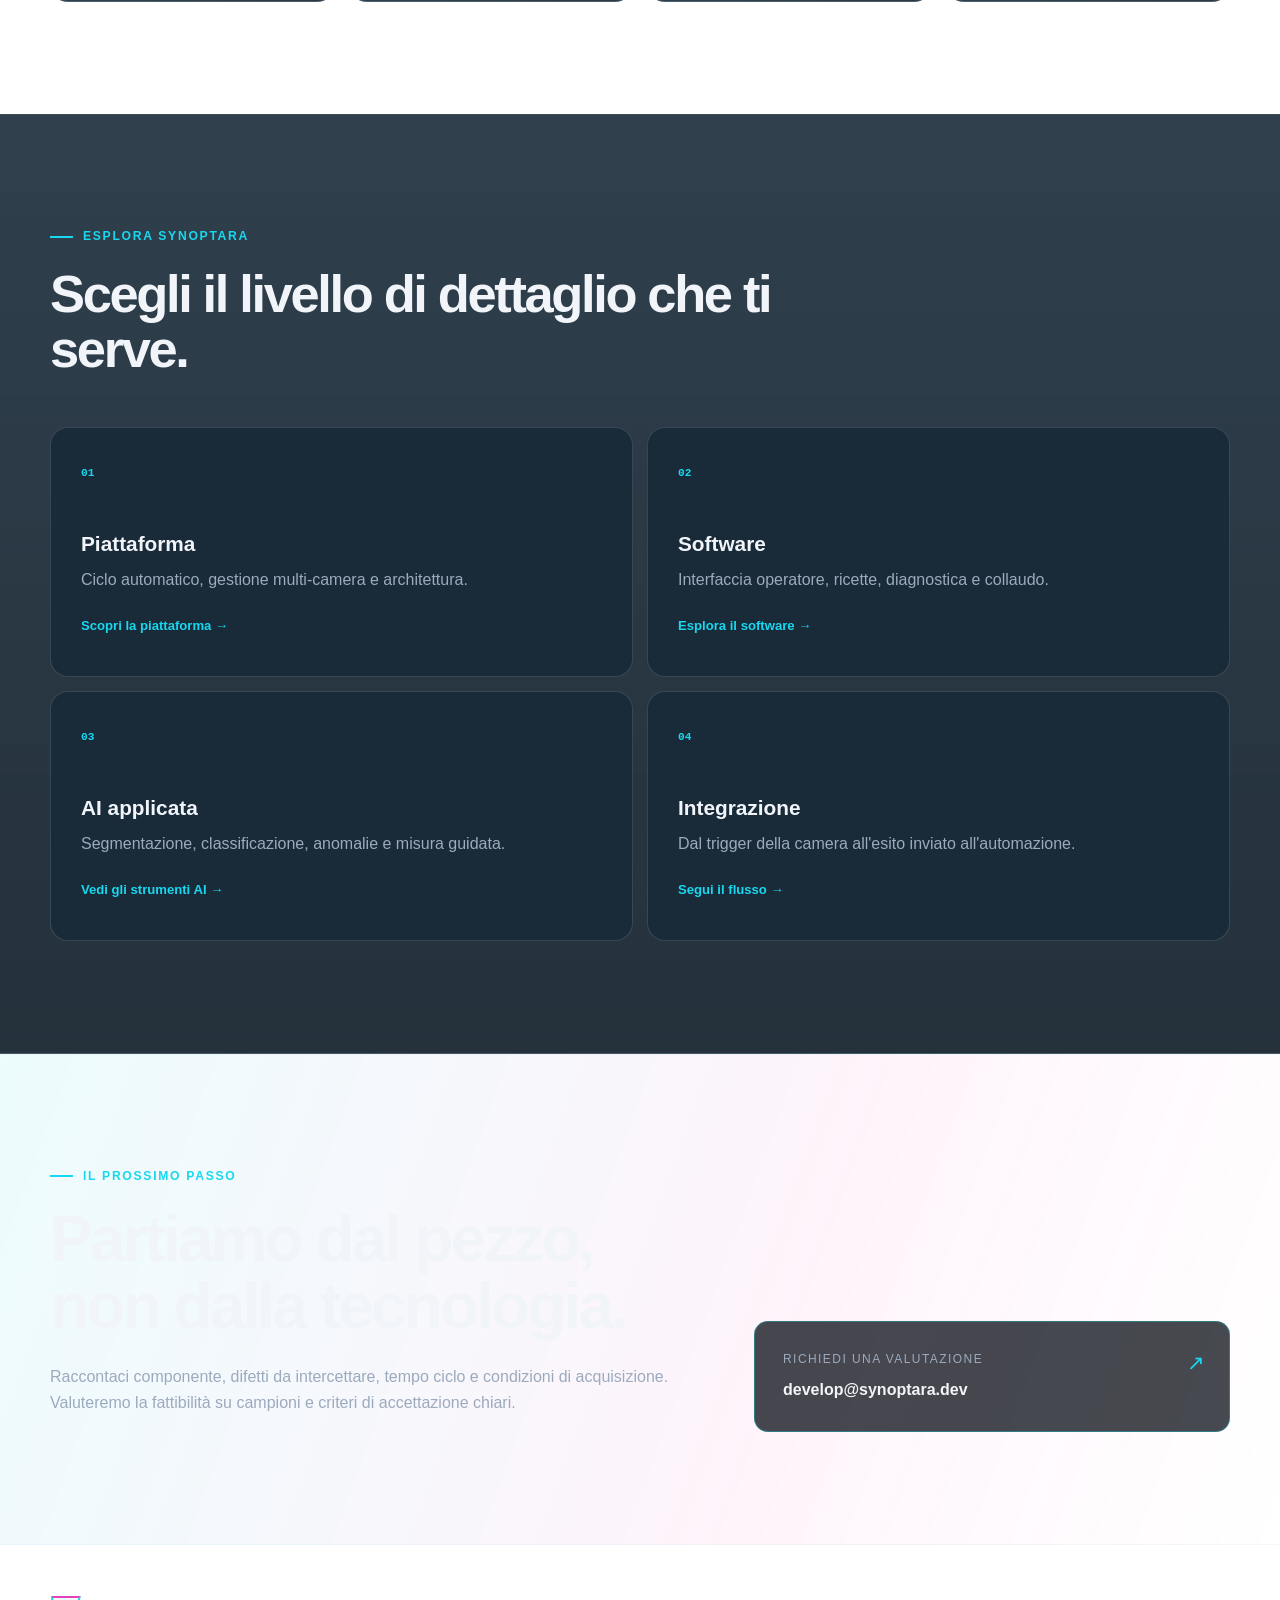
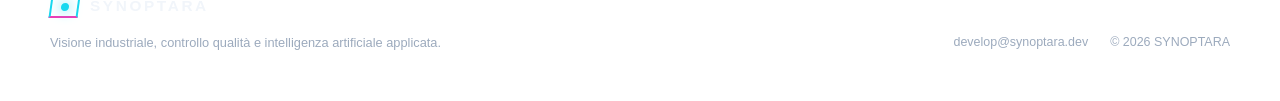
==== commit d9e2aa44: "Split homepage into focused product pages" ====
--- a/index.html
+++ b/index.html
@@ -1,325 +1,20 @@
 <!doctype html>
-<html lang="en">
-<head>
-  <meta charset="utf-8">
-  <meta name="viewport" content="width=device-width, initial-scale=1">
-  <title>SYNOPTARA | Visione industriale e controllo qualità</title>
-  <meta name="description" content="SYNOPTARA è una piattaforma di visione industriale per controllo qualità automatico, gestione multi-camera, strumenti AI e integrazione con gli impianti.">
-  <link rel="canonical" href="https://synoptara.dev/">
-  <link rel="alternate" hreflang="it" href="https://synoptara.dev/?lang=it">
-  <link rel="alternate" hreflang="en" href="https://synoptara.dev/?lang=en">
-  <link rel="alternate" hreflang="fr" href="https://synoptara.dev/?lang=fr">
-  <link rel="alternate" hreflang="de" href="https://synoptara.dev/?lang=de">
-  <link rel="alternate" hreflang="x-default" href="https://synoptara.dev/">
-  <meta name="theme-color" content="#111c27">
-  <meta property="og:type" content="website">
-  <meta property="og:locale" content="it_IT">
-  <meta property="og:site_name" content="SYNOPTARA">
-  <meta property="og:title" content="SYNOPTARA | Visione industriale e controllo qualità">
-  <meta property="og:description" content="Una piattaforma unificata per acquisizione, ispezione, AI e integrazione industriale.">
-  <meta property="og:url" content="https://synoptara.dev/">
-  <meta property="og:image" content="https://synoptara.dev/assets/synoptara-cover.png">
-  <meta property="og:image:alt" content="Marchio SYNOPTARA, piattaforma di visione industriale">
-  <link rel="icon" type="image/png" href="assets/synoptara-cover.png">
-  <link rel="stylesheet" href="styles.css">
-  <script src="i18n.js" defer></script>
-  <script src="script.js" defer></script>
-</head>
-<body>
+<html lang="it"><head>
+  <meta charset="utf-8"><meta name="viewport" content="width=device-width, initial-scale=1">
+  <title>SYNOPTARA | Controllo qualità automatico in linea</title>
+  <meta name="description" content="SYNOPTARA trasforma le immagini di produzione in misure, controlli ed esiti automatici, integrati con il tuo impianto.">
+  <link rel="canonical" href="https://synoptara.dev/"><meta name="theme-color" content="#111c27">
+  <meta property="og:type" content="website"><meta property="og:locale" content="it_IT"><meta property="og:site_name" content="SYNOPTARA"><meta property="og:title" content="SYNOPTARA | Controllo qualità automatico in linea"><meta property="og:description" content="Dalla camera alla decisione: visione industriale, AI e integrazione in un'unica piattaforma."><meta property="og:url" content="https://synoptara.dev/"><meta property="og:image" content="https://synoptara.dev/assets/synoptara-cover.png"><meta name="robots" content="index, follow, max-image-preview:large">
+  <link rel="icon" type="image/png" href="assets/synoptara-cover.png"><link rel="stylesheet" href="styles.css"><script src="i18n.js" defer></script><script src="seo.js" defer></script><script src="script.js" defer></script>
+</head><body>
   <a class="skip-link" href="#contenuto">Vai al contenuto</a>
-
-  <header class="site-header" id="inizio">
-    <div class="container header-inner">
-      <a class="brand" href="#inizio" aria-label="SYNOPTARA, torna all'inizio">
-        <span class="brand-mark" aria-hidden="true"><span></span></span>
-        <span>SYNOPTARA</span>
-      </a>
-      <div class="header-tools">
-        <label class="language-picker">
-          <span class="sr-only">Lingua</span>
-          <select id="language-select" aria-label="Lingua">
-            <option value="it">IT</option>
-            <option value="en">EN</option>
-            <option value="fr">FR</option>
-            <option value="de">DE</option>
-          </select>
-        </label>
-        <button class="nav-toggle" type="button" aria-expanded="false" aria-controls="site-nav">
-          <span class="sr-only">Apri il menu</span>
-          <span></span><span></span><span></span>
-        </button>
-        <nav class="site-nav" id="site-nav" aria-label="Navigazione principale">
-          <a href="index.html#come-funziona">Come funziona</a>
-          <a href="index.html#come-lavora">Come lavora</a>
-          <a href="software.html">Software</a>
-          <a href="index.html#piattaforma">Piattaforma</a>
-          <a href="index.html#ai">Intelligenza artificiale</a>
-          <a href="index.html#integrazione">Integrazione</a>
-          <a class="nav-contact" href="index.html#contatti">Contatti</a>
-        </nav>
-      </div>
-    </div>
-  </header>
-
+  <header class="site-header" id="inizio"><div class="container header-inner"><a class="brand" href="index.html" aria-label="SYNOPTARA, home"><span class="brand-mark" aria-hidden="true"><span></span></span><span>SYNOPTARA</span></a><div class="header-tools"><label class="language-picker"><span class="sr-only">Lingua</span><select id="language-select" aria-label="Lingua"><option value="it">IT</option><option value="en">EN</option><option value="fr">FR</option><option value="de">DE</option></select></label><button class="nav-toggle" type="button" aria-expanded="false" aria-controls="site-nav"><span class="sr-only">Apri il menu</span><span></span><span></span><span></span></button><nav class="site-nav" id="site-nav" aria-label="Navigazione principale"><a href="platform.html">Piattaforma</a><a href="software.html">Software</a><a href="ai.html">Intelligenza artificiale</a><a href="integration.html">Integrazione</a><a class="nav-contact" href="#contatti">Richiedi una demo</a></nav></div></div></header>
   <main id="contenuto">
-    <section class="hero section">
-      <div class="hero-glow" aria-hidden="true"></div>
-      <div class="container hero-grid">
-        <div class="hero-copy reveal">
-          <p class="eyebrow"><span></span> Piattaforma di visione industriale</p>
-          <h1>Controllo qualità automatico, dalla camera alla decisione.</h1>
-          <p class="hero-lead">SYNOPTARA riunisce acquisizione multi-camera, strumenti di visione, moduli AI e comunicazione con l’impianto in un ambiente operativo coerente.</p>
-          <div class="hero-actions">
-            <a class="button button-primary" href="mailto:develop@synoptara.dev?subject=Richiesta%20informazioni%20SYNOPTARA">Parliamo dell’applicazione</a>
-            <a class="button button-secondary" href="software.html">Esplora il software</a>
-          </div>
-          <ul class="hero-points" aria-label="Caratteristiche principali">
-            <li>Configurazione centralizzata</li>
-            <li>Visione e AI nello stesso flusso</li>
-            <li>Collaudo su dati reali</li>
-          </ul>
-        </div>
-        <div class="hero-visual reveal" aria-label="Identità visiva SYNOPTARA">
-          <div class="visual-frame">
-            <img src="assets/synoptara-cover.png" alt="Logo SYNOPTARA con simbolo ottico multicolore" width="1536" height="1024">
-            <span class="frame-corner frame-corner-a"></span>
-            <span class="frame-corner frame-corner-b"></span>
-          </div>
-          <div class="status-strip">
-            <span><i></i>Sistema pronto</span>
-            <span>Acquisizione · Analisi · Esito</span>
-          </div>
-        </div>
-      </div>
-    </section>
-
-    <section class="trust-strip" aria-label="Ambiti della piattaforma">
-      <div class="container trust-items">
-        <span>Acquisizione</span><span>Localizzazione</span><span>Misura</span><span>AI</span><span>Diagnostica</span><span>Automazione</span>
-      </div>
-    </section>
-
-    <section class="section how-it-works" id="come-funziona">
-      <div class="container">
-        <div class="section-heading reveal">
-          <p class="eyebrow"><span></span> Come funziona</p>
-          <h2>Dall’immagine al risultato, in automatico</h2>
-          <p>La modalità automatica può essere impostata dall’HMI o tramite rete. Da quel momento SYNOPTARA attende le immagini, le elabora con gli strumenti configurati nella ricetta e restituisce risultati e dati al sistema macchina attraverso i protocolli disponibili.</p>
-        </div>
-        <ol class="operation-flow reveal" aria-label="Ciclo operativo automatico">
-          <li><span>01</span><strong>Modalità automatica</strong><small>Attivazione da HMI o via rete</small></li>
-          <li><span>02</span><strong>Attesa immagini</strong><small>Acquisizione al segnale previsto</small></li>
-          <li><span>03</span><strong>Elaborazione</strong><small>Tool selezionati nella ricetta</small></li>
-          <li><span>04</span><strong>Restituzione esito</strong><small>Risultati inviati tramite diversi protocolli</small></li>
-        </ol>
-        <div class="camera-independence reveal">
-          <div><span class="card-index">A</span><h3>Ogni telecamera lavora in autonomia</h3><p>Se non appartiene a un gruppo, ogni telecamera riceve le proprie immagini, esegue i propri controlli e produce il proprio risultato indipendentemente dalle altre.</p></div>
-          <div><span class="card-index">B</span><h3>Il gruppo coordina più punti di vista</h3><p>Un gruppo identifica più telecamere nella stessa posizione di controllo, rivolte allo stesso particolare da angolazioni diverse. I loro risultati vengono coordinati per ottenere un unico esito del controllo.</p></div>
-        </div>
-      </div>
-    </section>
-
-    <section class="section section-toned" id="come-lavora">
-      <div class="container">
-        <div class="section-heading centered reveal">
-          <p class="eyebrow"><span></span> Integrazione rapida</p>
-          <h2>Come lavora?</h2>
-          <p>L’integrazione di SYNOPTARA in linea è immediata ed essenziale. Il ciclo operativo richiede pochissimi elementi per essere operativo.</p>
-        </div>
-        <div class="process-flow reveal" aria-label="Flusso di lavoro">
-          <div>
-            <span>01</span>
-            <strong>Collegamento telecamera</strong>
-            <small>È sufficiente collegare una telecamera (Allied Vision consigliata) per l’acquisizione.</small>
-          </div>
-          <i aria-hidden="true"></i>
-          <div>
-            <span>02</span>
-            <strong>Trigger esterno</strong>
-            <small>Un segnale hardware avvia l’acquisizione sincronizzata con il transito del pezzo.</small>
-          </div>
-          <i aria-hidden="true"></i>
-          <div>
-            <span>03</span>
-            <strong>Elaborazione immagine</strong>
-            <small>Il sistema elabora l’immagine istantaneamente applicando gli strumenti e i modelli configurati.</small>
-          </div>
-          <i aria-hidden="true"></i>
-          <div>
-            <span>04</span>
-            <strong>Invio esito (TCP)</strong>
-            <small>SYNOPTARA invia i dati e l’esito del controllo all’impianto, attualmente tramite protocollo TCP.</small>
-          </div>
-        </div>
-      </div>
-    </section>
-
-    <section class="section" id="piattaforma">
-      <div class="container">
-        <div class="section-heading reveal">
-          <p class="eyebrow"><span></span> Visione industriale</p>
-          <h2>Un’unica base operativa per ispezioni diverse</h2>
-          <p>Le funzioni più ricorrenti sono già organizzate in una piattaforma standard. La configurazione si concentra sul controllo da realizzare, senza ricostruire ogni volta acquisizione, interfaccia, gestione ricette e diagnostica.</p>
-        </div>
-        <div class="feature-grid">
-          <article class="feature-card reveal">
-            <span class="card-index">01</span>
-            <h3>Acquisizione controllata</h3>
-            <p>Parametri camera, sorgenti reali o simulate e condizioni operative vengono associati alla ricetta di produzione.</p>
-          </article>
-          <article class="feature-card reveal">
-            <span class="card-index">02</span>
-            <h3>Localizzazione del pezzo</h3>
-            <p>Il riferimento viene corretto prima del controllo per compensare variazioni ammissibili di posizione e orientamento.</p>
-          </article>
-          <article class="feature-card reveal">
-            <span class="card-index">03</span>
-            <h3>Geometrie e tolleranze</h3>
-            <p>Punti, linee, bordi, cerchi, archi e contorni alimentano misure confrontabili con nominali e limiti definiti.</p>
-          </article>
-          <article class="feature-card reveal">
-            <span class="card-index">04</span>
-            <h3>Risultati e diagnostica</h3>
-            <p>Esiti, valori e stati operativi restano leggibili nello stesso ambiente usato per configurazione e collaudo.</p>
-          </article>
-        </div>
-        <div class="centered reveal" style="margin-top: 54px;">
-          <a class="button button-primary" href="software.html">Vedi l’interfaccia software</a>
-        </div>
-      </div>
-    </section>
-
-    <section class="section section-toned" id="ai">
-      <div class="container split-layout">
-        <div class="section-heading sticky-heading reveal">
-          <p class="eyebrow"><span></span> Strumenti AI integrati</p>
-          <h2>L’AI interviene dove serve, non sostituisce il metodo.</h2>
-          <p>Modelli e algoritmi convenzionali possono collaborare nello stesso controllo. La scelta dipende dai campioni, dalla variabilità produttiva e dai criteri di accettazione.</p>
-        </div>
-        <div class="stack-list">
-          <article class="stack-item reveal">
-            <div class="stack-icon" aria-hidden="true">S</div>
-            <div><h3>Segmentazione</h3><p>Individua componenti, aree e profili complessi, fornendo regioni utilizzabili dai controlli successivi.</p></div>
-          </article>
-          <article class="stack-item reveal">
-            <div class="stack-icon" aria-hidden="true">C</div>
-            <div><h3>Classificazione</h3><p>Assegna immagini o particolari a categorie definite e supporta la distinzione tra condizioni note.</p></div>
-          </article>
-          <article class="stack-item reveal">
-            <div class="stack-icon" aria-hidden="true">A</div>
-            <div><h3>Controllo anomalie e difetti</h3><p>Affianca l’analisi superficiale quando forme e variabilità rendono insufficiente una regola rigida.</p></div>
-          </article>
-          <article class="stack-item reveal">
-            <div class="stack-icon" aria-hidden="true">M</div>
-            <div><h3>Misura guidata dall’AI</h3><p>Le aree riconosciute diventano riferimenti geometrici; il valore finale resta calcolato con strumenti deterministici.</p></div>
-          </article>
-          <article class="stack-item reveal">
-            <div class="stack-icon" aria-hidden="true">T</div>
-            <div><h3>Training dei modelli</h3><p>L’addestramento (training) può essere eseguito direttamente sulla postazione di lavoro oppure offline su un altro computer.</p></div>
-          </article>
-        </div>
-      </div>
-    </section>
-
-    <section class="section" id="multicamera">
-      <div class="container multi-grid">
-        <div class="multi-panel reveal" aria-hidden="true">
-          <div class="camera-map">
-            <div class="camera-node node-main"><span>UNITÀ</span><strong>Esito</strong></div>
-            <div class="camera-node node-1"><strong>GRUPPO 1</strong><span>CAM 01–04</span></div>
-            <div class="camera-node node-2"><strong>GRUPPO 2</strong><span>CAM 05</span></div>
-            <div class="camera-node node-3"><strong>GRUPPO 3</strong><span>CAM 06–09</span></div>
-            <div class="camera-node node-4"><strong>GRUPPO 4</strong><span>CAM 10</span></div>
-            <i class="line line-1"></i><i class="line line-2"></i><i class="line line-3"></i><i class="line line-4"></i>
-          </div>
-        </div>
-        <div class="section-heading reveal">
-          <p class="eyebrow"><span></span> Gestione multi-camera</p>
-          <h2>Più punti di osservazione, una decisione coordinata</h2>
-          <p>Ogni camera può avere parametri, strumenti e responsabilità differenti. I risultati vengono ricondotti alla stessa ricetta e alla conformità complessiva del pezzo.</p>
-          <div class="number-grid">
-            <div><strong>16</strong><span>telecamere configurabili</span></div>
-            <div><strong>10</strong><span>gruppi funzionali</span></div>
-          </div>
-          <p class="fine-print">Le prestazioni effettive dipendono da hardware, risoluzione, strumenti configurati e tempo ciclo richiesto.</p>
-        </div>
-      </div>
-    </section>
-
-    <section class="section section-toned" id="integrazione">
-      <div class="container">
-        <div class="section-heading centered reveal">
-          <p class="eyebrow"><span></span> Integrazione industriale</p>
-          <h2>Dal risultato visivo al sistema macchina</h2>
-          <p>SYNOPTARA organizza lo scambio tra acquisizione, logica di controllo e automazione. Le interfacce definitive vengono definite in base all’impianto e ai requisiti di produzione.</p>
-        </div>
-        <div class="process-flow reveal" aria-label="Flusso di integrazione">
-          <div><span>01</span><strong>Camera e illuminazione</strong><small>Immagine controllata</small></div>
-          <i aria-hidden="true"></i>
-          <div><span>02</span><strong>Ricetta SYNOPTARA</strong><small>Visione, AI, tolleranze</small></div>
-          <i aria-hidden="true"></i>
-          <div><span>03</span><strong>Decisione</strong><small>Esito e dati di controllo</small></div>
-          <i aria-hidden="true"></i>
-          <div><span>04</span><strong>Impianto</strong><small>Stati e automazione</small></div>
-        </div>
-      </div>
-    </section>
-
-    <section class="section" id="vantaggi">
-      <div class="container">
-        <div class="section-heading reveal">
-          <p class="eyebrow"><span></span> Vantaggi concreti</p>
-          <h2>Più funzioni standard, meno complessità gratuita</h2>
-        </div>
-        <div class="benefit-grid">
-          <article class="benefit reveal"><span>→</span><div><h3>Configurazione centralizzata</h3><p>Camere, strumenti, tolleranze e moduli AI sono raccolti per articolo e ricetta.</p></div></article>
-          <article class="benefit reveal"><span>→</span><div><h3>Riutilizzo controllato</h3><p>Una base comune riduce attività ripetitive tra stazioni e progetti con esigenze simili.</p></div></article>
-          <article class="benefit reveal"><span>→</span><div><h3>Collaudo fuori linea</h3><p>Sorgenti simulate e immagini registrate aiutano a preparare il controllo prima della prova in macchina.</p></div></article>
-          <article class="benefit reveal"><span>→</span><div><h3>Ruoli operativi distinti</h3><p>Conduzione, supervisione e configurazione possono avere permessi coerenti con le responsabilità.</p></div></article>
-          <article class="benefit reveal"><span>→</span><div><h3>Diagnostica leggibile</h3><p>Stati e risultati aiutano a distinguere un problema di acquisizione da uno di analisi o integrazione.</p></div></article>
-          <article class="benefit reveal"><span>→</span><div><h3>Evoluzione per moduli</h3><p>Nuovi strumenti possono essere inseriti senza riprogettare l’intero flusso operativo.</p></div></article>
-        </div>
-      </div>
-    </section>
-
-    <section class="section architecture" id="architettura">
-      <div class="container architecture-grid">
-        <div class="section-heading reveal">
-          <p class="eyebrow"><span></span> Architettura del sistema</p>
-          <h2>Responsabilità separate, flusso leggibile</h2>
-          <p>L’organizzazione a livelli limita gli effetti delle modifiche e mantiene chiaro il percorso che porta dall’immagine al risultato.</p>
-        </div>
-        <ol class="layers reveal">
-          <li><span>01</span><strong>Interfaccia operatore</strong><small>Conduzione e configurazione</small></li>
-          <li><span>02</span><strong>Ricette e accessi</strong><small>Parametri, ruoli e tolleranze</small></li>
-          <li><span>03</span><strong>Acquisizione</strong><small>Camere e normalizzazione immagini</small></li>
-          <li><span>04</span><strong>Analisi</strong><small>Localizzazione, visione e AI</small></li>
-          <li><span>05</span><strong>Risultati</strong><small>Decisione, diagnostica e comunicazione</small></li>
-        </ol>
-      </div>
-    </section>
-
-    <section class="section contact" id="contatti">
-      <div class="container contact-inner reveal">
-        <div>
-          <p class="eyebrow"><span></span> Contatti</p>
-          <h2>Partiamo dal controllo da realizzare.</h2>
-          <p>Descrivi il componente, i difetti da intercettare, il tempo ciclo e le condizioni di acquisizione disponibili. Contattaci anche per richiedere una demo del sistema. La fattibilità si valuta su campioni rappresentativi e criteri di accettazione chiari.</p>
-        </div>
-        <a class="contact-link" href="mailto:develop@synoptara.dev">
-          <span>Scrivi a</span>
-          <strong>develop@synoptara.dev</strong>
-          <i aria-hidden="true">↗</i>
-        </a>
-      </div>
-    </section>
+    <section class="hero section"><div class="hero-glow" aria-hidden="true"></div><div class="container hero-grid"><div class="hero-copy reveal"><p class="eyebrow"><span></span> Visione industriale per la produzione</p><h1>Il controllo qualità che vede, misura e decide in linea.</h1><p class="hero-lead">SYNOPTARA unisce camere, strumenti di visione e AI per individuare difetti e restituire un esito al tuo impianto, senza costruire ogni progetto da zero.</p><div class="hero-actions"><a class="button button-primary" href="mailto:develop@synoptara.dev?subject=Richiesta%20demo%20SYNOPTARA">Valutiamo la tua applicazione</a><a class="button button-secondary" href="software.html">Guarda il software</a></div><ul class="hero-points" aria-label="Punti di forza"><li>Configurazione centralizzata</li><li>Visione e AI nello stesso flusso</li><li>Collaudo su dati reali</li></ul></div><div class="hero-visual reveal" aria-label="SYNOPTARA, dalla camera all'esito"><div class="visual-frame"><img src="assets/synoptara-cover.png" alt="Logo SYNOPTARA con simbolo ottico multicolore" width="1536" height="1024"><span class="frame-corner frame-corner-a"></span><span class="frame-corner frame-corner-b"></span></div><div class="status-strip"><span><i></i>Sistema pronto</span><span>Acquisizione · Analisi · Esito</span></div></div></div></section>
+    <section class="trust-strip" aria-label="Capacità"><div class="container trust-items"><span>Fino a 16 camere</span><span>Visione + AI</span><span>Ricette di produzione</span><span>Esito all'impianto</span></div></section>
+    <section class="section home-value"><div class="container"><div class="section-heading centered reveal"><p class="eyebrow"><span></span> Un solo ambiente operativo</p><h2>Dal particolare da controllare alla decisione di produzione.</h2><p>Configura l'acquisizione, combina controlli geometrici e modelli AI, verifica sui campioni e comunica il risultato alla macchina.</p></div><div class="feature-grid home-steps"><article class="feature-card reveal"><span class="card-index">01</span><h3>Acquisisci</h3><p>Una o più camere, parametri e trigger associati alla ricetta.</p></article><article class="feature-card reveal"><span class="card-index">02</span><h3>Analizza</h3><p>Misure, localizzazione, segmentazione e controllo difetti.</p></article><article class="feature-card reveal"><span class="card-index">03</span><h3>Decidi</h3><p>Tolleranze ed esito coordinato anche su più punti di vista.</p></article><article class="feature-card reveal"><span class="card-index">04</span><h3>Integra</h3><p>Risultati e dati disponibili per il sistema macchina.</p></article></div></div></section>
+    <section class="section section-toned"><div class="container"><div class="section-heading reveal"><p class="eyebrow"><span></span> Esplora SYNOPTARA</p><h2>Scegli il livello di dettaglio che ti serve.</h2></div><div class="route-grid"><a class="route-card reveal" href="platform.html"><span>01</span><h3>Piattaforma</h3><p>Ciclo automatico, gestione multi-camera e architettura.</p><strong>Scopri la piattaforma →</strong></a><a class="route-card reveal" href="software.html"><span>02</span><h3>Software</h3><p>Interfaccia operatore, ricette, diagnostica e collaudo.</p><strong>Esplora il software →</strong></a><a class="route-card reveal" href="ai.html"><span>03</span><h3>AI applicata</h3><p>Segmentazione, classificazione, anomalie e misura guidata.</p><strong>Vedi gli strumenti AI →</strong></a><a class="route-card reveal" href="integration.html"><span>04</span><h3>Integrazione</h3><p>Dal trigger della camera all'esito inviato all'automazione.</p><strong>Segui il flusso →</strong></a></div></div></section>
+    <section class="section contact" id="contatti"><div class="container contact-inner reveal"><div><p class="eyebrow"><span></span> Il prossimo passo</p><h2>Partiamo dal pezzo, non dalla tecnologia.</h2><p>Raccontaci componente, difetti da intercettare, tempo ciclo e condizioni di acquisizione. Valuteremo la fattibilità su campioni e criteri di accettazione chiari.</p></div><a class="contact-link" href="mailto:develop@synoptara.dev?subject=Valutazione%20applicazione%20SYNOPTARA"><span>Richiedi una valutazione</span><strong>develop@synoptara.dev</strong><i aria-hidden="true">↗</i></a></div></section>
   </main>
-
-  <footer class="site-footer">
-    <div class="container footer-inner">
-      <div><a class="brand" href="#inizio"><span class="brand-mark" aria-hidden="true"><span></span></span><span>SYNOPTARA</span></a><p>Visione industriale, controllo qualità e intelligenza artificiale applicata.</p></div>
-      <div class="footer-meta"><a href="mailto:develop@synoptara.dev">develop@synoptara.dev</a><span>© <span id="year">2026</span> SYNOPTARA</span></div>
-    </div>
-  </footer>
-</body>
-</html>
+  <footer class="site-footer"><div class="container footer-inner"><div><a class="brand" href="index.html"><span class="brand-mark" aria-hidden="true"><span></span></span><span>SYNOPTARA</span></a><p>Visione industriale, controllo qualità e intelligenza artificiale applicata.</p></div><div class="footer-meta"><a href="mailto:develop@synoptara.dev">develop@synoptara.dev</a><span>© <span id="year">2026</span> SYNOPTARA</span></div></div></footer>
+</body></html>
--- a/styles.css
+++ b/styles.css
@@ -154,6 +154,21 @@
 .site-footer { padding: 48px 0; }.footer-inner { display: flex; justify-content: space-between; gap: 40px; align-items: end; }.footer-inner p { max-width: 480px; margin: 14px 0 0; color: var(--muted); font-size: .8rem; }.footer-meta { display: flex; gap: 22px; color: var(--muted); font-size: .78rem; }.footer-meta a { text-decoration: none; }
 .reveal { opacity: 0; transform: translateY(18px); transition: opacity .65s ease, transform .65s ease; }.reveal.is-visible { opacity: 1; transform: translateY(0); }
 
+.page-hero { min-height: 68vh; display: grid; align-items: center; background: radial-gradient(circle at 80% 25%, rgba(24,216,239,.08), transparent 30%); }
+.narrow-copy { max-width: 960px; }
+.narrow-copy h1 { max-width: 900px; }
+.narrow-copy .hero-lead { max-width: 780px; }
+.home-steps .feature-card:nth-child(n) { transform: none; min-height: 230px; }
+.home-steps .feature-card h3 { margin-top: 48px; }
+.route-grid { display: grid; grid-template-columns: repeat(2, 1fr); gap: 14px; margin-top: 50px; }
+.route-card { min-height: 250px; padding: 30px; border: 1px solid var(--line); border-radius: var(--radius); background: var(--panel); color: var(--text); text-decoration: none; transition: transform .2s, border-color .2s; }
+.route-card:hover { transform: translateY(-4px); border-color: rgba(24,216,239,.55); }
+.route-card > span { color: var(--cyan); font: 700 .7rem/1 monospace; }
+.route-card h3 { margin: 48px 0 10px; font-size: 1.3rem; }
+.route-card p { color: var(--muted); }
+.route-card strong { display: block; margin-top: 22px; color: var(--cyan); font-size: .82rem; }
+.site-nav a[aria-current="page"] { color: var(--cyan); }
+
 @media (max-width: 980px) {
   .section { padding: 88px 0; }
   .hero { min-height: auto; }
@@ -178,7 +193,7 @@
   html[lang="de"] h1 { font-size: clamp(1.9rem, 8.5vw, 2.65rem); line-height: 1.12; letter-spacing: -.025em; }
   .hero-points { display: grid; }.hero-visual { width: min(78%, 310px); }.status-strip { align-items: flex-start; flex-direction: column; gap: 5px; }
   .trust-items { justify-content: flex-start; }
-  .feature-grid, .benefit-grid, .number-grid, .operation-flow, .camera-independence { grid-template-columns: 1fr; }
+  .feature-grid, .benefit-grid, .number-grid, .operation-flow, .camera-independence, .route-grid { grid-template-columns: 1fr; }
   .test-metrics { grid-template-columns: 1fr; }
   .feature-card { min-height: 220px; }.feature-card h3 { margin-top: 44px; }
   .stack-item { grid-template-columns: 44px 1fr; padding: 20px; }.stack-icon { width: 44px; height: 44px; }
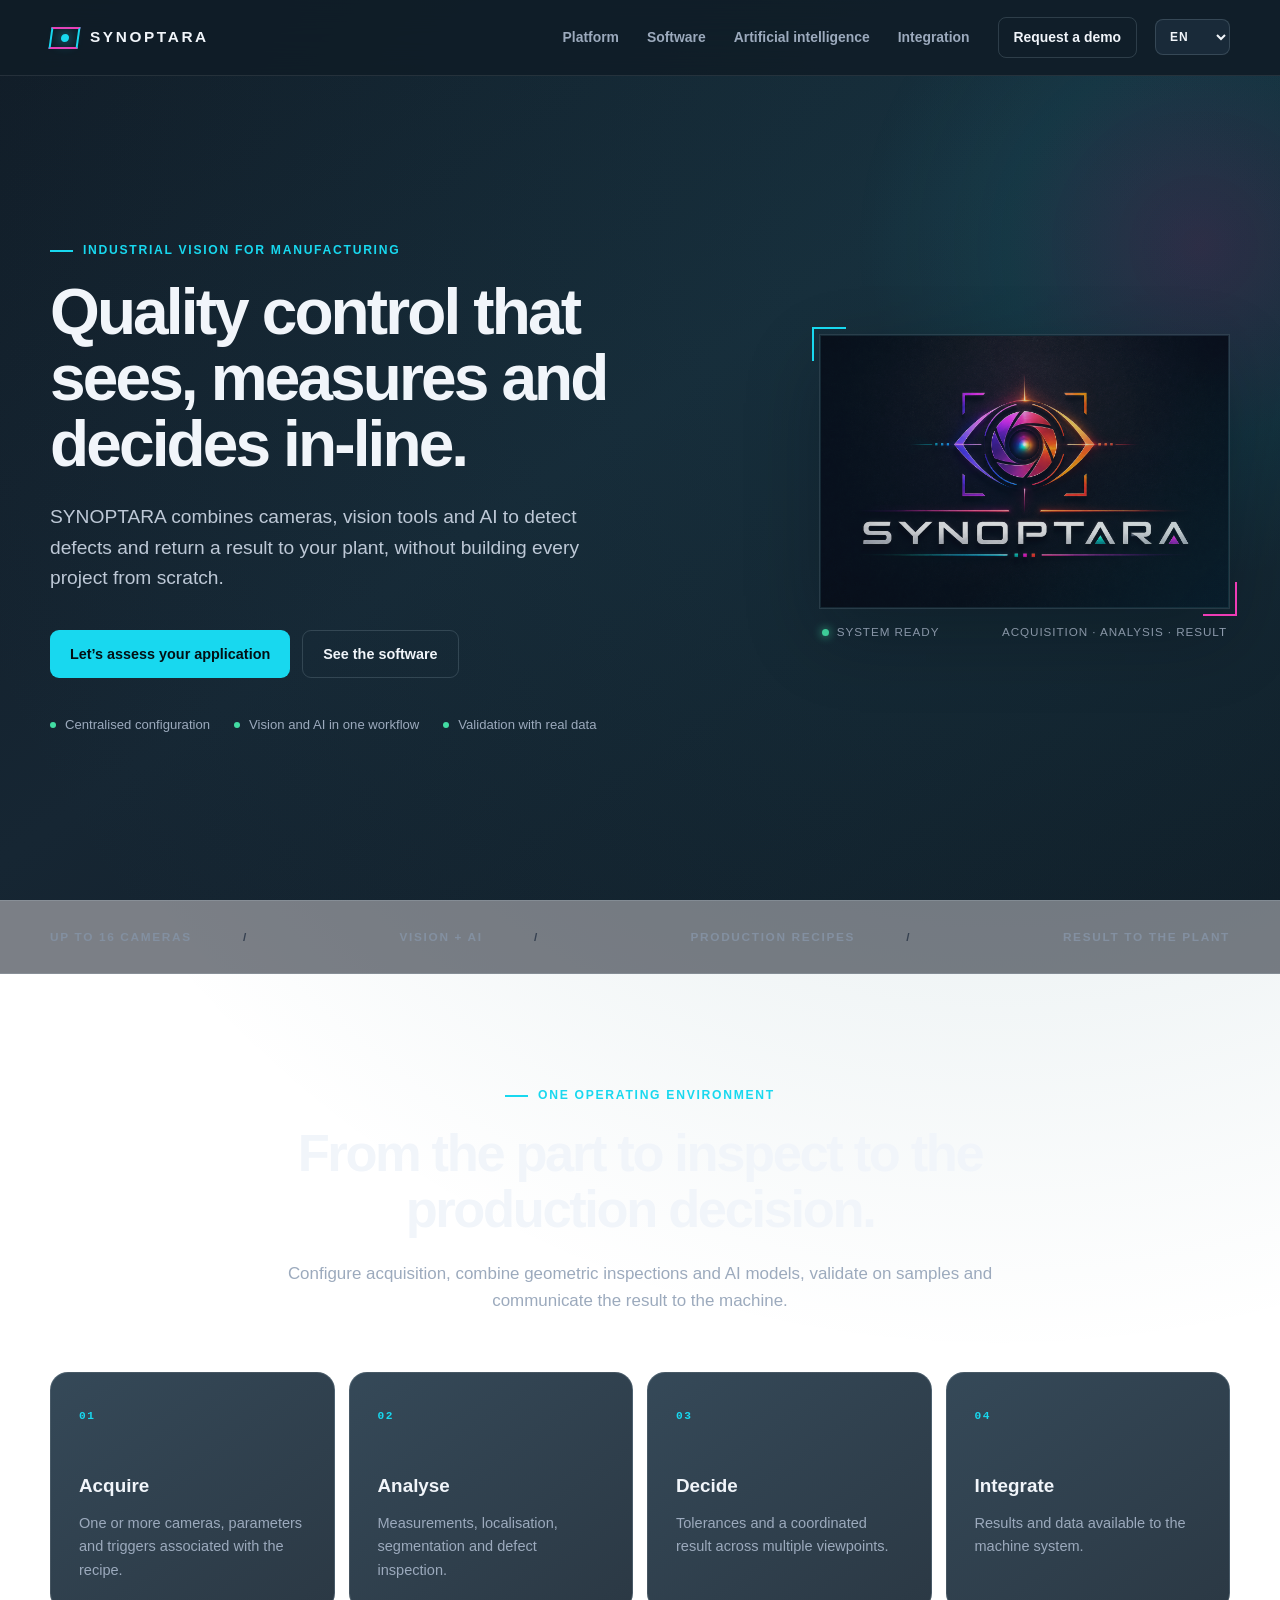
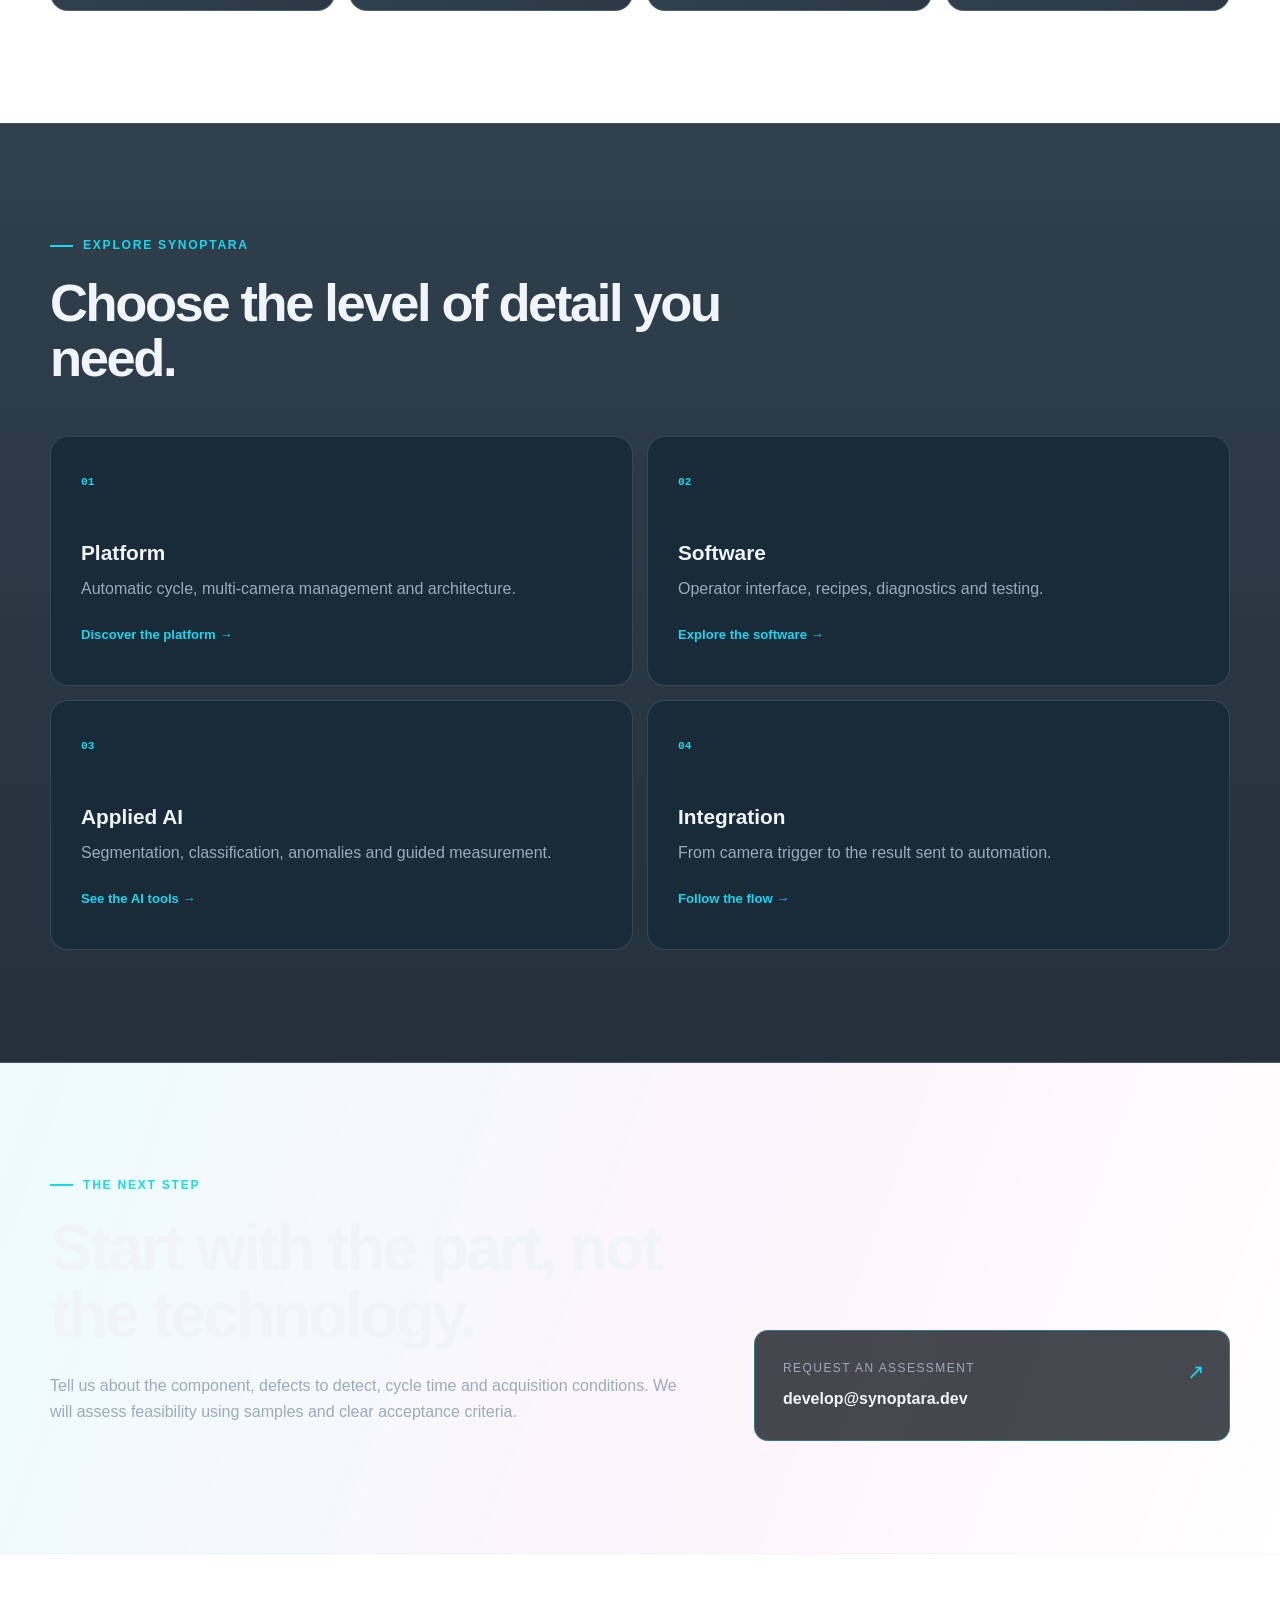
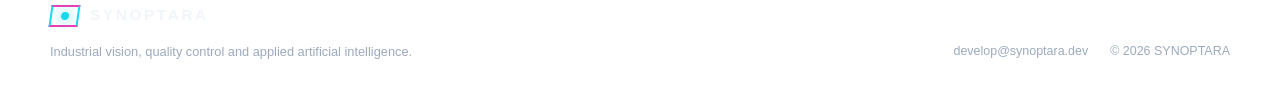
==== commit c00548e0: "Fix multilingual SEO URLs" ====
--- a/index.html
+++ b/index.html
@@ -3,18 +3,24 @@
   <meta charset="utf-8"><meta name="viewport" content="width=device-width, initial-scale=1">
   <title>SYNOPTARA | Controllo qualità automatico in linea</title>
   <meta name="description" content="SYNOPTARA trasforma le immagini di produzione in misure, controlli ed esiti automatici, integrati con il tuo impianto.">
-  <link rel="canonical" href="https://synoptara.dev/"><meta name="theme-color" content="#111c27">
+  <link rel="canonical" href="https://synoptara.dev/">
+  <link rel="alternate" hreflang="en" href="https://synoptara.dev/">
+  <link rel="alternate" hreflang="it" href="https://synoptara.dev/?lang=it">
+  <link rel="alternate" hreflang="fr" href="https://synoptara.dev/?lang=fr">
+  <link rel="alternate" hreflang="de" href="https://synoptara.dev/?lang=de">
+  <link rel="alternate" hreflang="x-default" href="https://synoptara.dev/">
+  <meta name="theme-color" content="#111c27">
   <meta property="og:type" content="website"><meta property="og:locale" content="it_IT"><meta property="og:site_name" content="SYNOPTARA"><meta property="og:title" content="SYNOPTARA | Controllo qualità automatico in linea"><meta property="og:description" content="Dalla camera alla decisione: visione industriale, AI e integrazione in un'unica piattaforma."><meta property="og:url" content="https://synoptara.dev/"><meta property="og:image" content="https://synoptara.dev/assets/synoptara-cover.png"><meta name="robots" content="index, follow, max-image-preview:large">
   <link rel="icon" type="image/png" href="assets/synoptara-cover.png"><link rel="stylesheet" href="styles.css"><script src="i18n.js" defer></script><script src="seo.js" defer></script><script src="script.js" defer></script>
 </head><body>
   <a class="skip-link" href="#contenuto">Vai al contenuto</a>
-  <header class="site-header" id="inizio"><div class="container header-inner"><a class="brand" href="index.html" aria-label="SYNOPTARA, home"><span class="brand-mark" aria-hidden="true"><span></span></span><span>SYNOPTARA</span></a><div class="header-tools"><label class="language-picker"><span class="sr-only">Lingua</span><select id="language-select" aria-label="Lingua"><option value="it">IT</option><option value="en">EN</option><option value="fr">FR</option><option value="de">DE</option></select></label><button class="nav-toggle" type="button" aria-expanded="false" aria-controls="site-nav"><span class="sr-only">Apri il menu</span><span></span><span></span><span></span></button><nav class="site-nav" id="site-nav" aria-label="Navigazione principale"><a href="platform.html">Piattaforma</a><a href="software.html">Software</a><a href="ai.html">Intelligenza artificiale</a><a href="integration.html">Integrazione</a><a class="nav-contact" href="#contatti">Richiedi una demo</a></nav></div></div></header>
+  <header class="site-header" id="inizio"><div class="container header-inner"><a class="brand" href="/" aria-label="SYNOPTARA, home"><span class="brand-mark" aria-hidden="true"><span></span></span><span>SYNOPTARA</span></a><div class="header-tools"><label class="language-picker"><span class="sr-only">Lingua</span><select id="language-select" aria-label="Lingua"><option value="it">IT</option><option value="en">EN</option><option value="fr">FR</option><option value="de">DE</option></select></label><button class="nav-toggle" type="button" aria-expanded="false" aria-controls="site-nav"><span class="sr-only">Apri il menu</span><span></span><span></span><span></span></button><nav class="site-nav" id="site-nav" aria-label="Navigazione principale"><a href="/platform">Piattaforma</a><a href="/software">Software</a><a href="/ai">Intelligenza artificiale</a><a href="/integration">Integrazione</a><a class="nav-contact" href="#contatti">Richiedi una demo</a></nav></div></div></header>
   <main id="contenuto">
-    <section class="hero section"><div class="hero-glow" aria-hidden="true"></div><div class="container hero-grid"><div class="hero-copy reveal"><p class="eyebrow"><span></span> Visione industriale per la produzione</p><h1>Il controllo qualità che vede, misura e decide in linea.</h1><p class="hero-lead">SYNOPTARA unisce camere, strumenti di visione e AI per individuare difetti e restituire un esito al tuo impianto, senza costruire ogni progetto da zero.</p><div class="hero-actions"><a class="button button-primary" href="mailto:develop@synoptara.dev?subject=Richiesta%20demo%20SYNOPTARA">Valutiamo la tua applicazione</a><a class="button button-secondary" href="software.html">Guarda il software</a></div><ul class="hero-points" aria-label="Punti di forza"><li>Configurazione centralizzata</li><li>Visione e AI nello stesso flusso</li><li>Collaudo su dati reali</li></ul></div><div class="hero-visual reveal" aria-label="SYNOPTARA, dalla camera all'esito"><div class="visual-frame"><img src="assets/synoptara-cover.png" alt="Logo SYNOPTARA con simbolo ottico multicolore" width="1536" height="1024"><span class="frame-corner frame-corner-a"></span><span class="frame-corner frame-corner-b"></span></div><div class="status-strip"><span><i></i>Sistema pronto</span><span>Acquisizione · Analisi · Esito</span></div></div></div></section>
+    <section class="hero section"><div class="hero-glow" aria-hidden="true"></div><div class="container hero-grid"><div class="hero-copy reveal"><p class="eyebrow"><span></span> Visione industriale per la produzione</p><h1>Il controllo qualità che vede, misura e decide in linea.</h1><p class="hero-lead">SYNOPTARA unisce camere, strumenti di visione e AI per individuare difetti e restituire un esito al tuo impianto, senza costruire ogni progetto da zero.</p><div class="hero-actions"><a class="button button-primary" href="mailto:develop@synoptara.dev?subject=Richiesta%20demo%20SYNOPTARA">Valutiamo la tua applicazione</a><a class="button button-secondary" href="/software">Guarda il software</a></div><ul class="hero-points" aria-label="Punti di forza"><li>Configurazione centralizzata</li><li>Visione e AI nello stesso flusso</li><li>Collaudo su dati reali</li></ul></div><div class="hero-visual reveal" aria-label="SYNOPTARA, dalla camera all'esito"><div class="visual-frame"><img src="assets/synoptara-cover.png" alt="Logo SYNOPTARA con simbolo ottico multicolore" width="1536" height="1024"><span class="frame-corner frame-corner-a"></span><span class="frame-corner frame-corner-b"></span></div><div class="status-strip"><span><i></i>Sistema pronto</span><span>Acquisizione · Analisi · Esito</span></div></div></div></section>
     <section class="trust-strip" aria-label="Capacità"><div class="container trust-items"><span>Fino a 16 camere</span><span>Visione + AI</span><span>Ricette di produzione</span><span>Esito all'impianto</span></div></section>
     <section class="section home-value"><div class="container"><div class="section-heading centered reveal"><p class="eyebrow"><span></span> Un solo ambiente operativo</p><h2>Dal particolare da controllare alla decisione di produzione.</h2><p>Configura l'acquisizione, combina controlli geometrici e modelli AI, verifica sui campioni e comunica il risultato alla macchina.</p></div><div class="feature-grid home-steps"><article class="feature-card reveal"><span class="card-index">01</span><h3>Acquisisci</h3><p>Una o più camere, parametri e trigger associati alla ricetta.</p></article><article class="feature-card reveal"><span class="card-index">02</span><h3>Analizza</h3><p>Misure, localizzazione, segmentazione e controllo difetti.</p></article><article class="feature-card reveal"><span class="card-index">03</span><h3>Decidi</h3><p>Tolleranze ed esito coordinato anche su più punti di vista.</p></article><article class="feature-card reveal"><span class="card-index">04</span><h3>Integra</h3><p>Risultati e dati disponibili per il sistema macchina.</p></article></div></div></section>
-    <section class="section section-toned"><div class="container"><div class="section-heading reveal"><p class="eyebrow"><span></span> Esplora SYNOPTARA</p><h2>Scegli il livello di dettaglio che ti serve.</h2></div><div class="route-grid"><a class="route-card reveal" href="platform.html"><span>01</span><h3>Piattaforma</h3><p>Ciclo automatico, gestione multi-camera e architettura.</p><strong>Scopri la piattaforma →</strong></a><a class="route-card reveal" href="software.html"><span>02</span><h3>Software</h3><p>Interfaccia operatore, ricette, diagnostica e collaudo.</p><strong>Esplora il software →</strong></a><a class="route-card reveal" href="ai.html"><span>03</span><h3>AI applicata</h3><p>Segmentazione, classificazione, anomalie e misura guidata.</p><strong>Vedi gli strumenti AI →</strong></a><a class="route-card reveal" href="integration.html"><span>04</span><h3>Integrazione</h3><p>Dal trigger della camera all'esito inviato all'automazione.</p><strong>Segui il flusso →</strong></a></div></div></section>
+    <section class="section section-toned"><div class="container"><div class="section-heading reveal"><p class="eyebrow"><span></span> Esplora SYNOPTARA</p><h2>Scegli il livello di dettaglio che ti serve.</h2></div><div class="route-grid"><a class="route-card reveal" href="/platform"><span>01</span><h3>Piattaforma</h3><p>Ciclo automatico, gestione multi-camera e architettura.</p><strong>Scopri la piattaforma →</strong></a><a class="route-card reveal" href="/software"><span>02</span><h3>Software</h3><p>Interfaccia operatore, ricette, diagnostica e collaudo.</p><strong>Esplora il software →</strong></a><a class="route-card reveal" href="/ai"><span>03</span><h3>AI applicata</h3><p>Segmentazione, classificazione, anomalie e misura guidata.</p><strong>Vedi gli strumenti AI →</strong></a><a class="route-card reveal" href="/integration"><span>04</span><h3>Integrazione</h3><p>Dal trigger della camera all'esito inviato all'automazione.</p><strong>Segui il flusso →</strong></a></div></div></section>
     <section class="section contact" id="contatti"><div class="container contact-inner reveal"><div><p class="eyebrow"><span></span> Il prossimo passo</p><h2>Partiamo dal pezzo, non dalla tecnologia.</h2><p>Raccontaci componente, difetti da intercettare, tempo ciclo e condizioni di acquisizione. Valuteremo la fattibilità su campioni e criteri di accettazione chiari.</p></div><a class="contact-link" href="mailto:develop@synoptara.dev?subject=Valutazione%20applicazione%20SYNOPTARA"><span>Richiedi una valutazione</span><strong>develop@synoptara.dev</strong><i aria-hidden="true">↗</i></a></div></section>
   </main>
-  <footer class="site-footer"><div class="container footer-inner"><div><a class="brand" href="index.html"><span class="brand-mark" aria-hidden="true"><span></span></span><span>SYNOPTARA</span></a><p>Visione industriale, controllo qualità e intelligenza artificiale applicata.</p></div><div class="footer-meta"><a href="mailto:develop@synoptara.dev">develop@synoptara.dev</a><span>© <span id="year">2026</span> SYNOPTARA</span></div></div></footer>
+  <footer class="site-footer"><div class="container footer-inner"><div><a class="brand" href="/"><span class="brand-mark" aria-hidden="true"><span></span></span><span>SYNOPTARA</span></a><p>Visione industriale, controllo qualità e intelligenza artificiale applicata.</p></div><div class="footer-meta"><a href="mailto:develop@synoptara.dev">develop@synoptara.dev</a><span>© <span id="year">2026</span> SYNOPTARA</span></div></div></footer>
 </body></html>
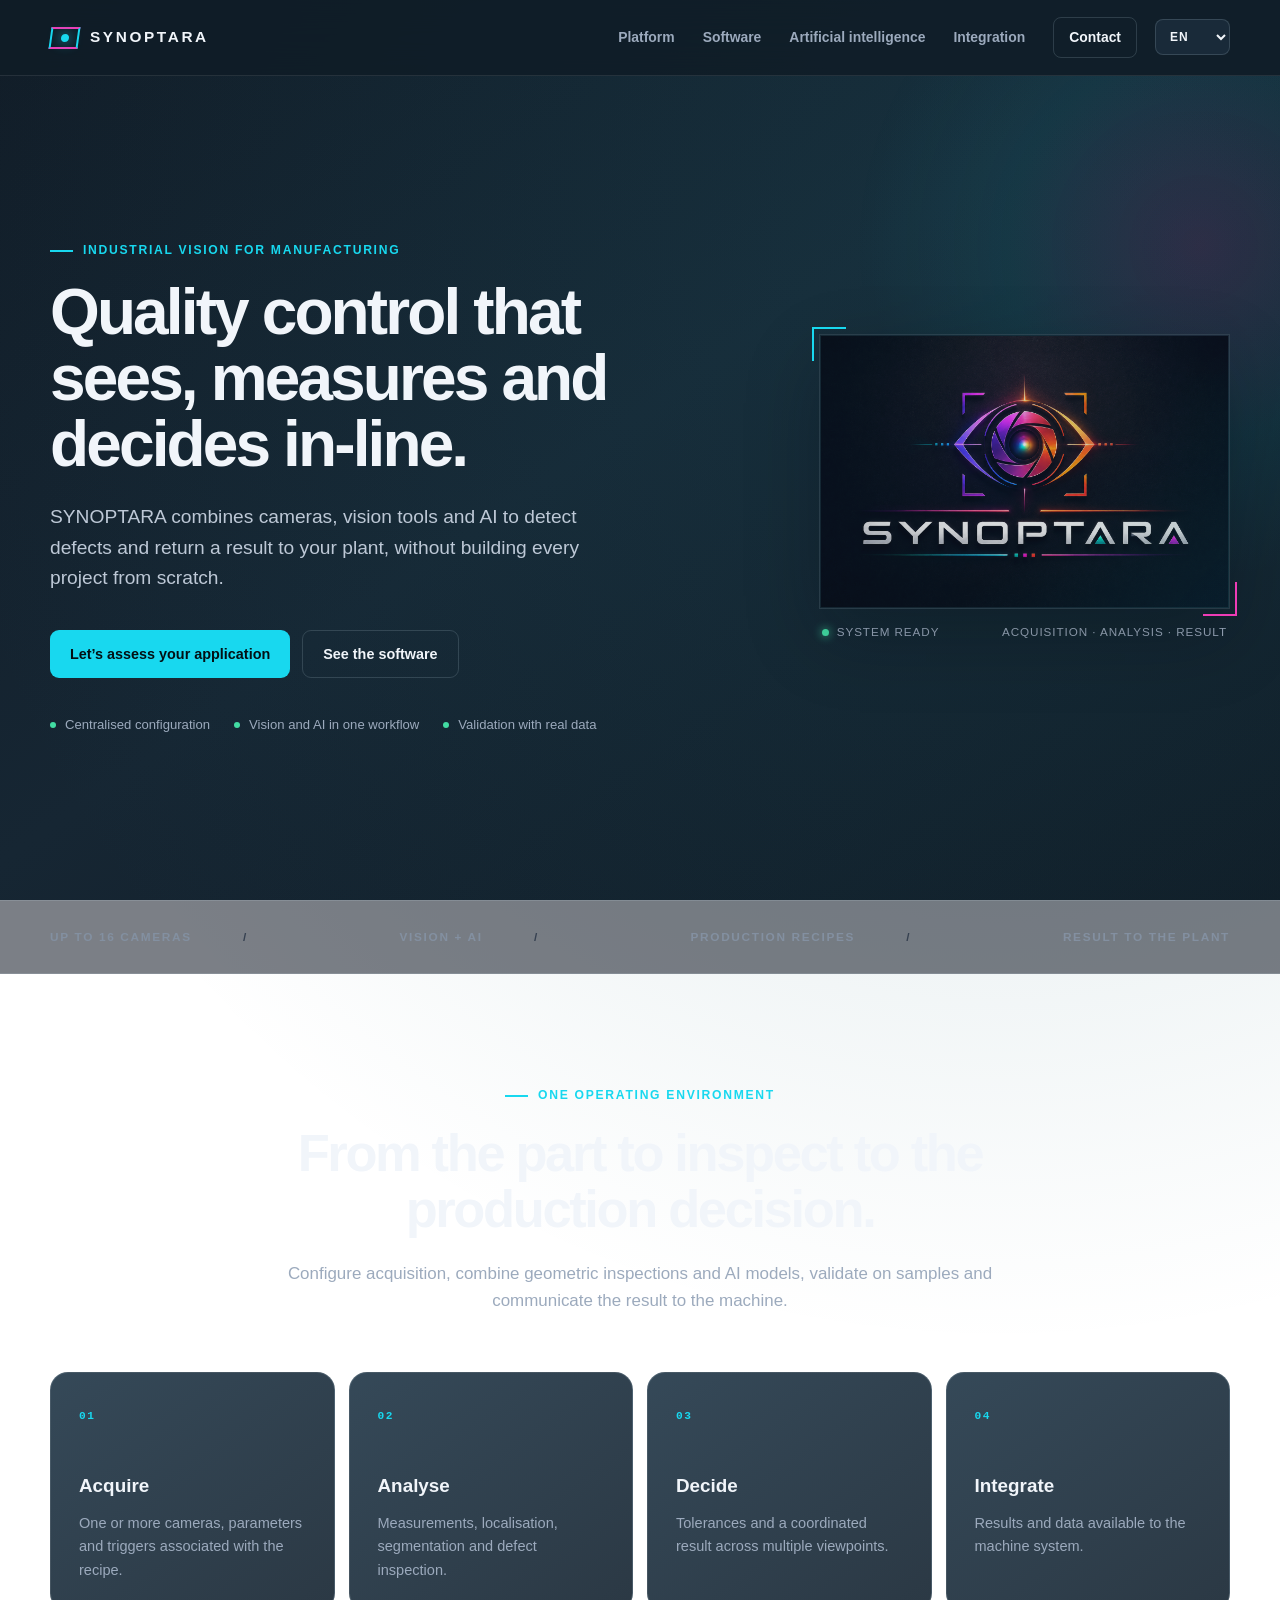
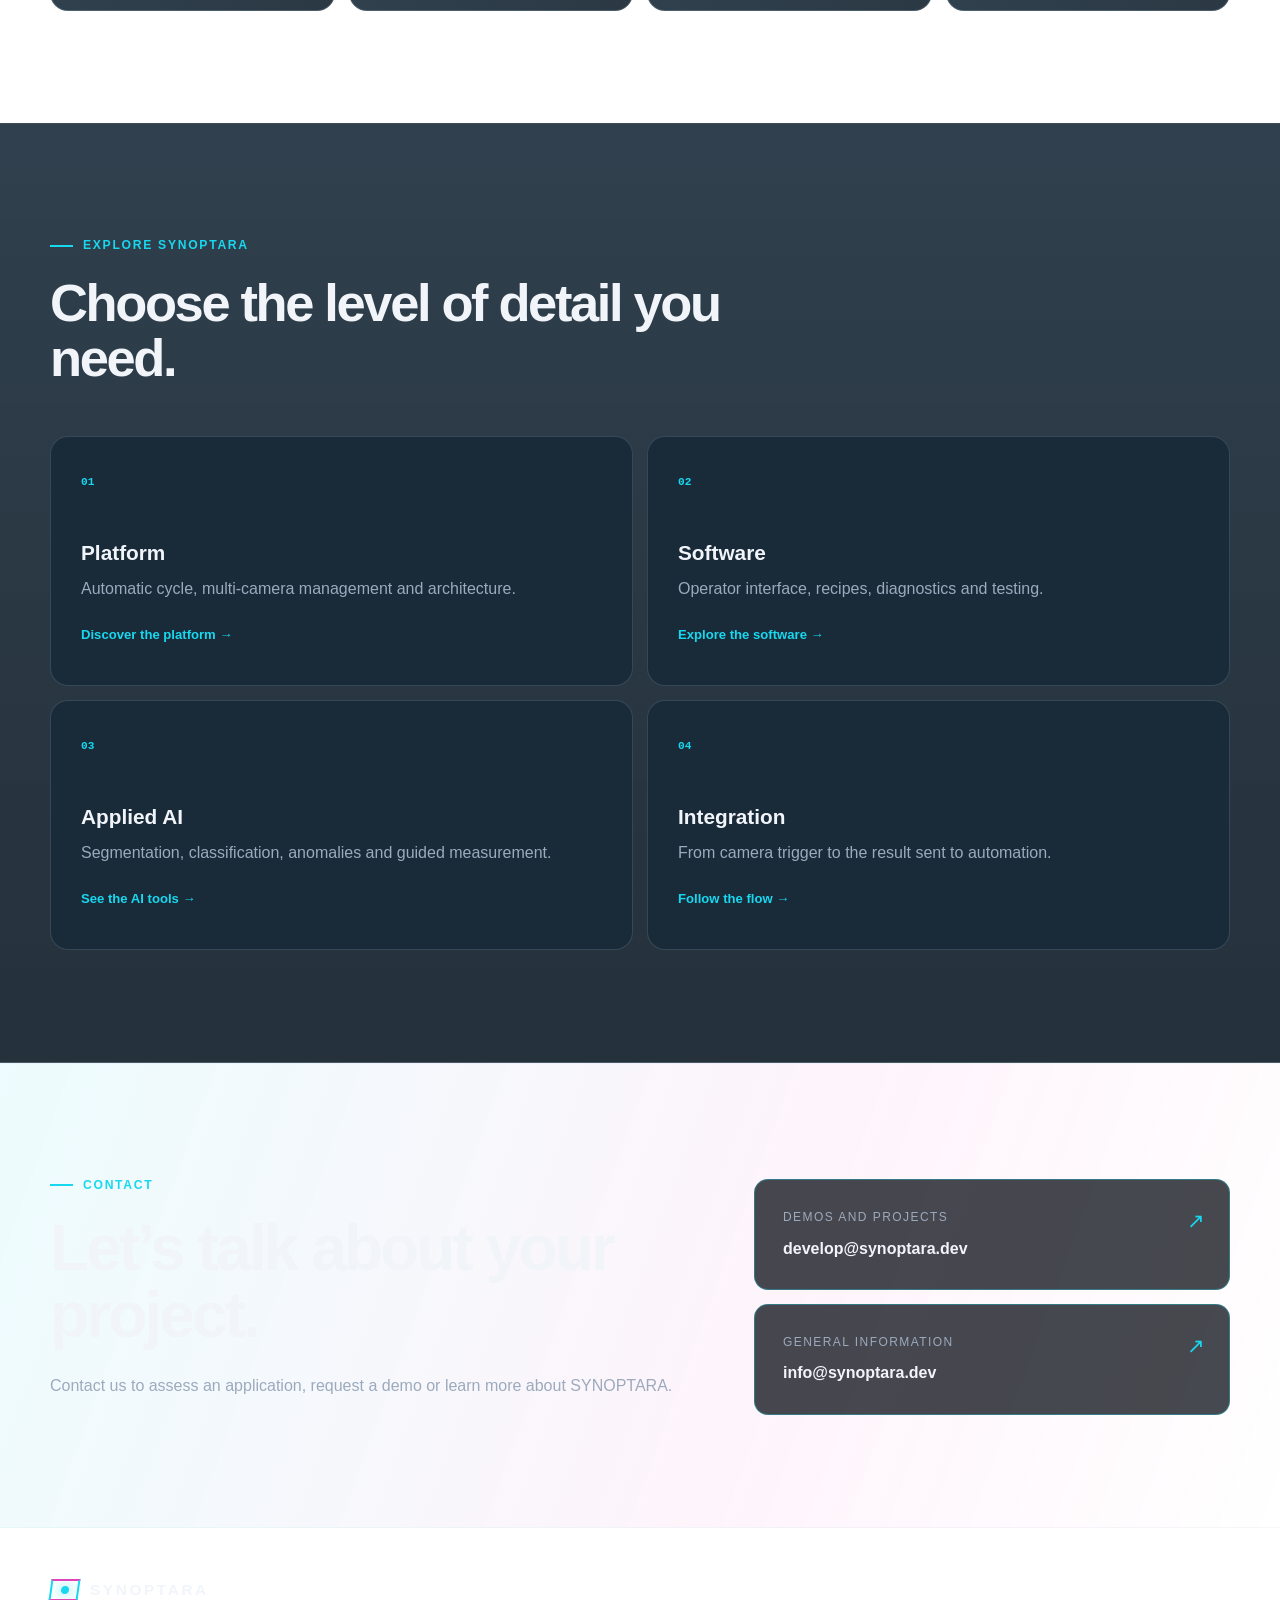
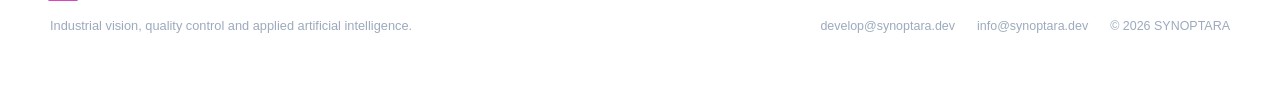
==== commit 885c6ba5: "Add multilingual contact section" ====
--- a/index.html
+++ b/index.html
@@ -1,26 +1,166 @@
 <!doctype html>
-<html lang="it"><head>
-  <meta charset="utf-8"><meta name="viewport" content="width=device-width, initial-scale=1">
-  <title>SYNOPTARA | Controllo qualità automatico in linea</title>
-  <meta name="description" content="SYNOPTARA trasforma le immagini di produzione in misure, controlli ed esiti automatici, integrati con il tuo impianto.">
-  <link rel="canonical" href="https://synoptara.dev/">
-  <link rel="alternate" hreflang="en" href="https://synoptara.dev/">
-  <link rel="alternate" hreflang="it" href="https://synoptara.dev/?lang=it">
-  <link rel="alternate" hreflang="fr" href="https://synoptara.dev/?lang=fr">
-  <link rel="alternate" hreflang="de" href="https://synoptara.dev/?lang=de">
-  <link rel="alternate" hreflang="x-default" href="https://synoptara.dev/">
-  <meta name="theme-color" content="#111c27">
-  <meta property="og:type" content="website"><meta property="og:locale" content="it_IT"><meta property="og:site_name" content="SYNOPTARA"><meta property="og:title" content="SYNOPTARA | Controllo qualità automatico in linea"><meta property="og:description" content="Dalla camera alla decisione: visione industriale, AI e integrazione in un'unica piattaforma."><meta property="og:url" content="https://synoptara.dev/"><meta property="og:image" content="https://synoptara.dev/assets/synoptara-cover.png"><meta name="robots" content="index, follow, max-image-preview:large">
-  <link rel="icon" type="image/png" href="assets/synoptara-cover.png"><link rel="stylesheet" href="styles.css"><script src="i18n.js" defer></script><script src="seo.js" defer></script><script src="script.js" defer></script>
-</head><body>
-  <a class="skip-link" href="#contenuto">Vai al contenuto</a>
-  <header class="site-header" id="inizio"><div class="container header-inner"><a class="brand" href="/" aria-label="SYNOPTARA, home"><span class="brand-mark" aria-hidden="true"><span></span></span><span>SYNOPTARA</span></a><div class="header-tools"><label class="language-picker"><span class="sr-only">Lingua</span><select id="language-select" aria-label="Lingua"><option value="it">IT</option><option value="en">EN</option><option value="fr">FR</option><option value="de">DE</option></select></label><button class="nav-toggle" type="button" aria-expanded="false" aria-controls="site-nav"><span class="sr-only">Apri il menu</span><span></span><span></span><span></span></button><nav class="site-nav" id="site-nav" aria-label="Navigazione principale"><a href="/platform">Piattaforma</a><a href="/software">Software</a><a href="/ai">Intelligenza artificiale</a><a href="/integration">Integrazione</a><a class="nav-contact" href="#contatti">Richiedi una demo</a></nav></div></div></header>
-  <main id="contenuto">
-    <section class="hero section"><div class="hero-glow" aria-hidden="true"></div><div class="container hero-grid"><div class="hero-copy reveal"><p class="eyebrow"><span></span> Visione industriale per la produzione</p><h1>Il controllo qualità che vede, misura e decide in linea.</h1><p class="hero-lead">SYNOPTARA unisce camere, strumenti di visione e AI per individuare difetti e restituire un esito al tuo impianto, senza costruire ogni progetto da zero.</p><div class="hero-actions"><a class="button button-primary" href="mailto:develop@synoptara.dev?subject=Richiesta%20demo%20SYNOPTARA">Valutiamo la tua applicazione</a><a class="button button-secondary" href="/software">Guarda il software</a></div><ul class="hero-points" aria-label="Punti di forza"><li>Configurazione centralizzata</li><li>Visione e AI nello stesso flusso</li><li>Collaudo su dati reali</li></ul></div><div class="hero-visual reveal" aria-label="SYNOPTARA, dalla camera all'esito"><div class="visual-frame"><img src="assets/synoptara-cover.png" alt="Logo SYNOPTARA con simbolo ottico multicolore" width="1536" height="1024"><span class="frame-corner frame-corner-a"></span><span class="frame-corner frame-corner-b"></span></div><div class="status-strip"><span><i></i>Sistema pronto</span><span>Acquisizione · Analisi · Esito</span></div></div></div></section>
-    <section class="trust-strip" aria-label="Capacità"><div class="container trust-items"><span>Fino a 16 camere</span><span>Visione + AI</span><span>Ricette di produzione</span><span>Esito all'impianto</span></div></section>
-    <section class="section home-value"><div class="container"><div class="section-heading centered reveal"><p class="eyebrow"><span></span> Un solo ambiente operativo</p><h2>Dal particolare da controllare alla decisione di produzione.</h2><p>Configura l'acquisizione, combina controlli geometrici e modelli AI, verifica sui campioni e comunica il risultato alla macchina.</p></div><div class="feature-grid home-steps"><article class="feature-card reveal"><span class="card-index">01</span><h3>Acquisisci</h3><p>Una o più camere, parametri e trigger associati alla ricetta.</p></article><article class="feature-card reveal"><span class="card-index">02</span><h3>Analizza</h3><p>Misure, localizzazione, segmentazione e controllo difetti.</p></article><article class="feature-card reveal"><span class="card-index">03</span><h3>Decidi</h3><p>Tolleranze ed esito coordinato anche su più punti di vista.</p></article><article class="feature-card reveal"><span class="card-index">04</span><h3>Integra</h3><p>Risultati e dati disponibili per il sistema macchina.</p></article></div></div></section>
-    <section class="section section-toned"><div class="container"><div class="section-heading reveal"><p class="eyebrow"><span></span> Esplora SYNOPTARA</p><h2>Scegli il livello di dettaglio che ti serve.</h2></div><div class="route-grid"><a class="route-card reveal" href="/platform"><span>01</span><h3>Piattaforma</h3><p>Ciclo automatico, gestione multi-camera e architettura.</p><strong>Scopri la piattaforma →</strong></a><a class="route-card reveal" href="/software"><span>02</span><h3>Software</h3><p>Interfaccia operatore, ricette, diagnostica e collaudo.</p><strong>Esplora il software →</strong></a><a class="route-card reveal" href="/ai"><span>03</span><h3>AI applicata</h3><p>Segmentazione, classificazione, anomalie e misura guidata.</p><strong>Vedi gli strumenti AI →</strong></a><a class="route-card reveal" href="/integration"><span>04</span><h3>Integrazione</h3><p>Dal trigger della camera all'esito inviato all'automazione.</p><strong>Segui il flusso →</strong></a></div></div></section>
-    <section class="section contact" id="contatti"><div class="container contact-inner reveal"><div><p class="eyebrow"><span></span> Il prossimo passo</p><h2>Partiamo dal pezzo, non dalla tecnologia.</h2><p>Raccontaci componente, difetti da intercettare, tempo ciclo e condizioni di acquisizione. Valuteremo la fattibilità su campioni e criteri di accettazione chiari.</p></div><a class="contact-link" href="mailto:develop@synoptara.dev?subject=Valutazione%20applicazione%20SYNOPTARA"><span>Richiedi una valutazione</span><strong>develop@synoptara.dev</strong><i aria-hidden="true">↗</i></a></div></section>
-  </main>
-  <footer class="site-footer"><div class="container footer-inner"><div><a class="brand" href="/"><span class="brand-mark" aria-hidden="true"><span></span></span><span>SYNOPTARA</span></a><p>Visione industriale, controllo qualità e intelligenza artificiale applicata.</p></div><div class="footer-meta"><a href="mailto:develop@synoptara.dev">develop@synoptara.dev</a><span>© <span id="year">2026</span> SYNOPTARA</span></div></div></footer>
-</body></html>
+<html lang="it">
+  <head>
+    <meta charset="utf-8" />
+    <meta name="viewport" content="width=device-width, initial-scale=1" />
+    <title>SYNOPTARA | Controllo qualità automatico in linea</title>
+    <meta name="description" content="SYNOPTARA trasforma le immagini di produzione in misure, controlli ed esiti automatici, integrati con il tuo impianto." />
+    <link rel="canonical" href="https://synoptara.dev/" />
+    <link rel="alternate" hreflang="en" href="https://synoptara.dev/" />
+    <link rel="alternate" hreflang="it" href="https://synoptara.dev/?lang=it" />
+    <link rel="alternate" hreflang="fr" href="https://synoptara.dev/?lang=fr" />
+    <link rel="alternate" hreflang="de" href="https://synoptara.dev/?lang=de" />
+    <link rel="alternate" hreflang="x-default" href="https://synoptara.dev/" />
+    <meta name="theme-color" content="#111c27" />
+    <meta property="og:type" content="website" />
+    <meta property="og:locale" content="it_IT" />
+    <meta property="og:site_name" content="SYNOPTARA" />
+    <meta property="og:title" content="SYNOPTARA | Controllo qualità automatico in linea" />
+    <meta property="og:description" content="Dalla camera alla decisione: visione industriale, AI e integrazione in un'unica piattaforma." />
+    <meta property="og:url" content="https://synoptara.dev/" />
+    <meta property="og:image" content="https://synoptara.dev/assets/synoptara-cover.png" />
+    <meta name="robots" content="index, follow, max-image-preview:large" />
+    <link rel="icon" type="image/png" href="assets/synoptara-cover.png" />
+    <link rel="stylesheet" href="styles.css" />
+    <script src="i18n.js" defer></script>
+    <script src="seo.js" defer></script>
+    <script src="script.js" defer></script>
+  </head>
+  <body>
+    <a class="skip-link" href="#contenuto">Vai al contenuto</a>
+    <header class="site-header" id="inizio">
+      <div class="container header-inner">
+        <a class="brand" href="/" aria-label="SYNOPTARA, home"
+          ><span class="brand-mark" aria-hidden="true"><span></span></span><span>SYNOPTARA</span></a
+        >
+        <div class="header-tools">
+          <label class="language-picker"
+            ><span class="sr-only">Lingua</span
+            ><select id="language-select" aria-label="Lingua">
+              <option value="it">IT</option>
+              <option value="en">EN</option>
+              <option value="fr">FR</option>
+              <option value="de">DE</option>
+            </select></label
+          ><button class="nav-toggle" type="button" aria-expanded="false" aria-controls="site-nav"><span class="sr-only">Apri il menu</span><span></span><span></span><span></span></button>
+          <nav class="site-nav" id="site-nav" aria-label="Navigazione principale"><a href="/platform">Piattaforma</a><a href="/software">Software</a><a href="/ai">Intelligenza artificiale</a><a href="/integration">Integrazione</a><a class="nav-contact" href="#contatti">Contatti</a></nav>
+        </div>
+      </div>
+    </header>
+    <main id="contenuto">
+      <section class="hero section">
+        <div class="hero-glow" aria-hidden="true"></div>
+        <div class="container hero-grid">
+          <div class="hero-copy reveal">
+            <p class="eyebrow"><span></span> Visione industriale per la produzione</p>
+            <h1>Il controllo qualità che vede, misura e decide in linea.</h1>
+            <p class="hero-lead">SYNOPTARA unisce camere, strumenti di visione e AI per individuare difetti e restituire un esito al tuo impianto, senza costruire ogni progetto da zero.</p>
+            <div class="hero-actions"><a class="button button-primary" href="mailto:develop@synoptara.dev?subject=Richiesta%20demo%20SYNOPTARA">Valutiamo la tua applicazione</a><a class="button button-secondary" href="/software">Guarda il software</a></div>
+            <ul class="hero-points" aria-label="Punti di forza">
+              <li>Configurazione centralizzata</li>
+              <li>Visione e AI nello stesso flusso</li>
+              <li>Collaudo su dati reali</li>
+            </ul>
+          </div>
+          <div class="hero-visual reveal" aria-label="SYNOPTARA, dalla camera all'esito">
+            <div class="visual-frame"><img src="assets/synoptara-cover.png" alt="Logo SYNOPTARA con simbolo ottico multicolore" width="1536" height="1024" /><span class="frame-corner frame-corner-a"></span><span class="frame-corner frame-corner-b"></span></div>
+            <div class="status-strip">
+              <span><i></i>Sistema pronto</span><span>Acquisizione · Analisi · Esito</span>
+            </div>
+          </div>
+        </div>
+      </section>
+      <section class="trust-strip" aria-label="Capacità">
+        <div class="container trust-items"><span>Fino a 16 camere</span><span>Visione + AI</span><span>Ricette di produzione</span><span>Esito all'impianto</span></div>
+      </section>
+      <section class="section home-value">
+        <div class="container">
+          <div class="section-heading centered reveal">
+            <p class="eyebrow"><span></span> Un solo ambiente operativo</p>
+            <h2>Dal particolare da controllare alla decisione di produzione.</h2>
+            <p>Configura l'acquisizione, combina controlli geometrici e modelli AI, verifica sui campioni e comunica il risultato alla macchina.</p>
+          </div>
+          <div class="feature-grid home-steps">
+            <article class="feature-card reveal">
+              <span class="card-index">01</span>
+              <h3>Acquisisci</h3>
+              <p>Una o più camere, parametri e trigger associati alla ricetta.</p>
+            </article>
+            <article class="feature-card reveal">
+              <span class="card-index">02</span>
+              <h3>Analizza</h3>
+              <p>Misure, localizzazione, segmentazione e controllo difetti.</p>
+            </article>
+            <article class="feature-card reveal">
+              <span class="card-index">03</span>
+              <h3>Decidi</h3>
+              <p>Tolleranze ed esito coordinato anche su più punti di vista.</p>
+            </article>
+            <article class="feature-card reveal">
+              <span class="card-index">04</span>
+              <h3>Integra</h3>
+              <p>Risultati e dati disponibili per il sistema macchina.</p>
+            </article>
+          </div>
+        </div>
+      </section>
+      <section class="section section-toned">
+        <div class="container">
+          <div class="section-heading reveal">
+            <p class="eyebrow"><span></span> Esplora SYNOPTARA</p>
+            <h2>Scegli il livello di dettaglio che ti serve.</h2>
+          </div>
+          <div class="route-grid">
+            <a class="route-card reveal" href="/platform"
+              ><span>01</span>
+              <h3>Piattaforma</h3>
+              <p>Ciclo automatico, gestione multi-camera e architettura.</p>
+              <strong>Scopri la piattaforma →</strong></a
+            ><a class="route-card reveal" href="/software"
+              ><span>02</span>
+              <h3>Software</h3>
+              <p>Interfaccia operatore, ricette, diagnostica e collaudo.</p>
+              <strong>Esplora il software →</strong></a
+            ><a class="route-card reveal" href="/ai"
+              ><span>03</span>
+              <h3>AI applicata</h3>
+              <p>Segmentazione, classificazione, anomalie e misura guidata.</p>
+              <strong>Vedi gli strumenti AI →</strong></a
+            ><a class="route-card reveal" href="/integration"
+              ><span>04</span>
+              <h3>Integrazione</h3>
+              <p>Dal trigger della camera all'esito inviato all'automazione.</p>
+              <strong>Segui il flusso →</strong></a
+            >
+          </div>
+        </div>
+      </section>
+      <section class="section contact" id="contatti">
+        <div class="container contact-inner reveal">
+          <div>
+            <p class="eyebrow"><span></span> Contatti</p>
+            <h2>Parliamo del tuo progetto.</h2>
+            <p>Scrivici per valutare un'applicazione, richiedere una demo o ricevere informazioni su SYNOPTARA.</p>
+          </div>
+          <div class="contact-list">
+            <a class="contact-link" href="mailto:develop@synoptara.dev?subject=Valutazione%20applicazione%20SYNOPTARA"><span>Demo e progetti</span><strong>develop@synoptara.dev</strong><i aria-hidden="true">↗</i></a
+            ><a class="contact-link" href="mailto:info@synoptara.dev?subject=Richiesta%20informazioni%20SYNOPTARA"><span>Informazioni generali</span><strong>info@synoptara.dev</strong><i aria-hidden="true">↗</i></a>
+          </div>
+        </div>
+      </section>
+    </main>
+    <footer class="site-footer">
+      <div class="container footer-inner">
+        <div>
+          <a class="brand" href="/"
+            ><span class="brand-mark" aria-hidden="true"><span></span></span><span>SYNOPTARA</span></a
+          >
+          <p>Visione industriale, controllo qualità e intelligenza artificiale applicata.</p>
+        </div>
+        <div class="footer-meta">
+          <a href="mailto:develop@synoptara.dev">develop@synoptara.dev</a><a href="mailto:info@synoptara.dev">info@synoptara.dev</a><span>© <span id="year">2026</span> SYNOPTARA</span>
+        </div>
+      </div>
+    </footer>
+  </body>
+</html>
--- a/styles.css
+++ b/styles.css
@@ -150,6 +150,7 @@
 .layers li { display: grid; grid-template-columns: 55px 1fr auto; gap: 18px; align-items: center; padding: 20px 23px; background: rgba(24,42,56,.86); border-bottom: 1px solid var(--line); }.layers li:last-child { border: 0; }.layers span { color: var(--cyan); font: 700 .66rem/1 monospace; }.layers strong { font-size: .91rem; }.layers small { color: var(--muted); font-size: .73rem; }
 .contact { background: linear-gradient(110deg, rgba(24,216,239,.08), rgba(238,60,182,.055) 60%, transparent); border-block: 1px solid var(--line); }
 .contact-inner { display: grid; grid-template-columns: 1.15fr .85fr; gap: 60px; align-items: end; }.contact-inner h2 { font-size: clamp(2.5rem, 5vw, 4.8rem); }.contact-inner p:not(.eyebrow) { max-width: 690px; color: var(--muted); }
+.contact-list { display: grid; gap: 14px; }
 .contact-link { position: relative; display: block; padding: 28px; border: 1px solid rgba(24,216,239,.35); border-radius: 14px; background: rgba(8,13,20,.75); text-decoration: none; transition: border-color .2s, transform .2s; }.contact-link:hover { border-color: var(--cyan); transform: translateY(-3px); }.contact-link span, .contact-link strong { display: block; }.contact-link span { margin-bottom: 8px; color: var(--muted); font-size: .75rem; text-transform: uppercase; letter-spacing: .12em; }.contact-link strong { overflow-wrap: anywhere; }.contact-link i { position: absolute; right: 24px; top: 24px; color: var(--cyan); font-style: normal; font-size: 1.3rem; }
 .site-footer { padding: 48px 0; }.footer-inner { display: flex; justify-content: space-between; gap: 40px; align-items: end; }.footer-inner p { max-width: 480px; margin: 14px 0 0; color: var(--muted); font-size: .8rem; }.footer-meta { display: flex; gap: 22px; color: var(--muted); font-size: .78rem; }.footer-meta a { text-decoration: none; }
 .reveal { opacity: 0; transform: translateY(18px); transition: opacity .65s ease, transform .65s ease; }.reveal.is-visible { opacity: 1; transform: translateY(0); }
